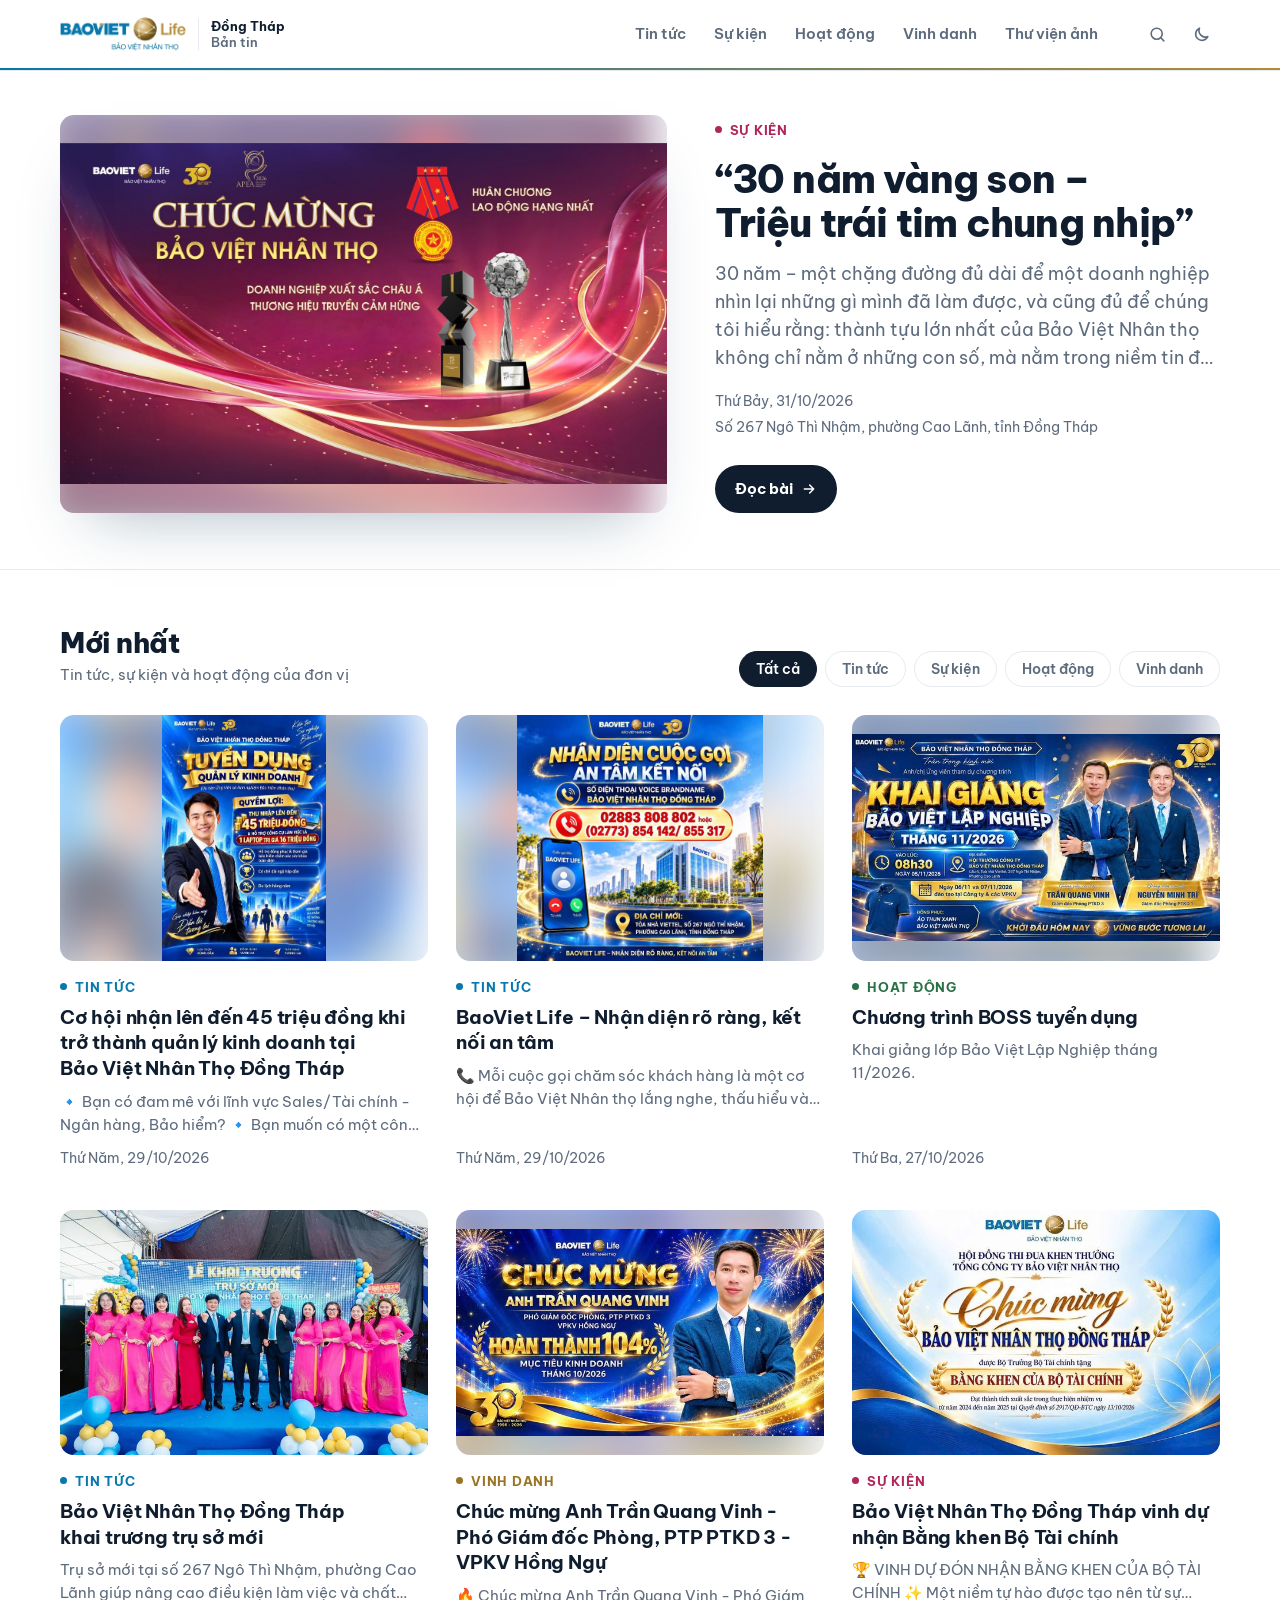
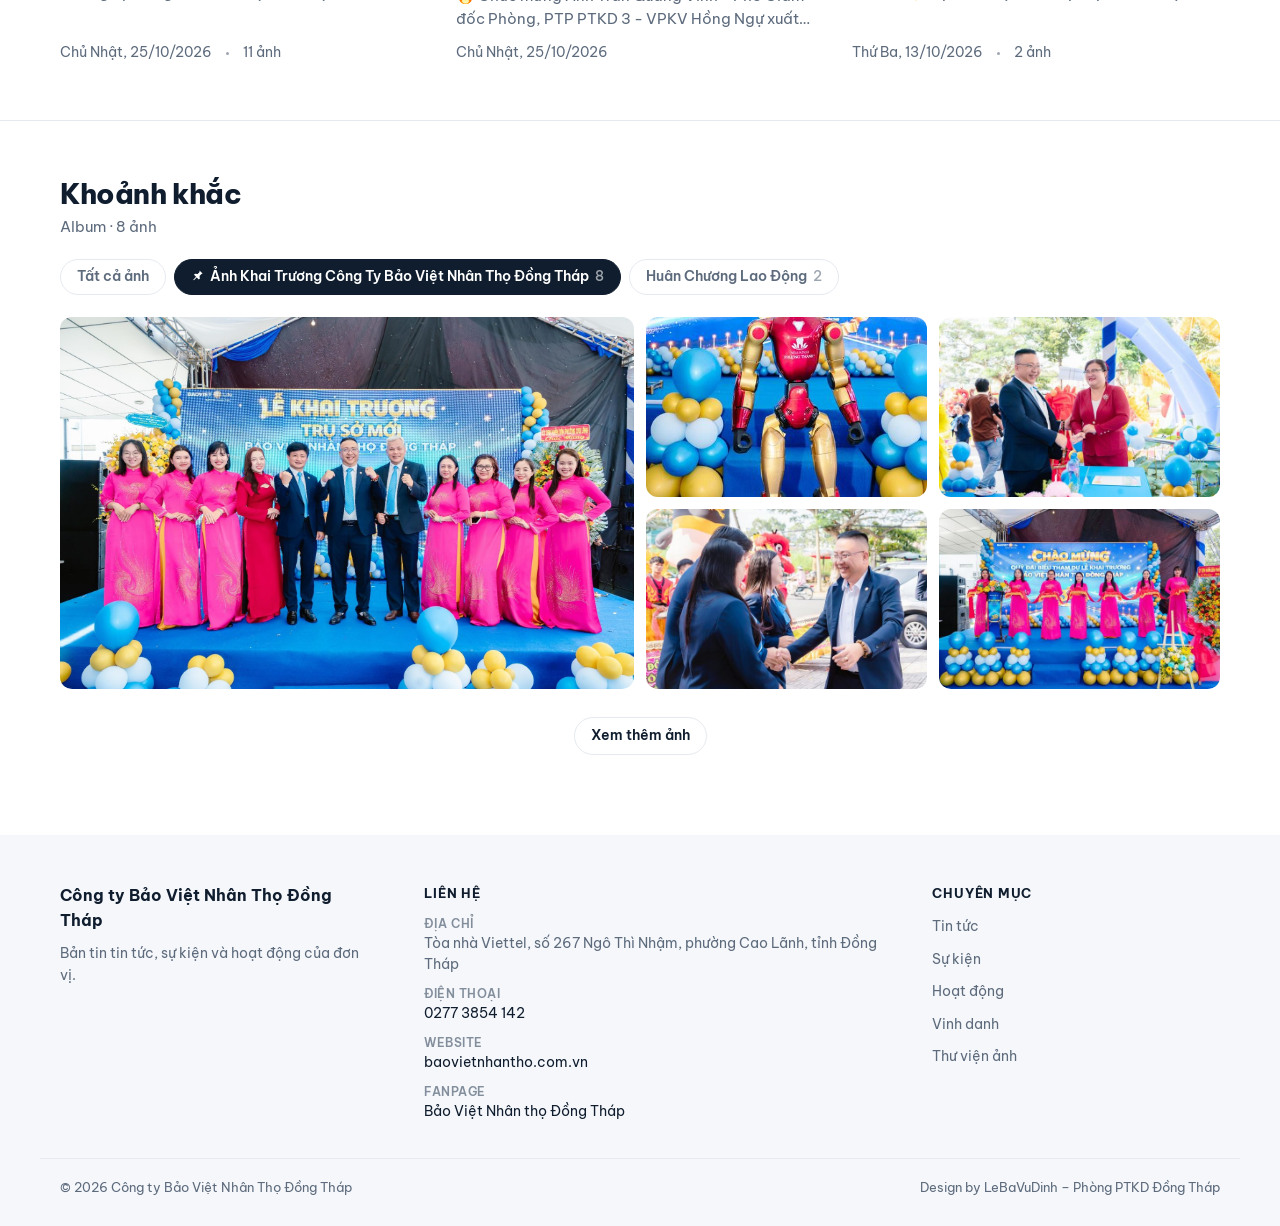
==== index.html @ 9944282f "Hoàn thiện: ảnh nhỏ cho trang chủ, chia sẻ Zalo/Facebook, vuốt ảnh, Xem thêm bài, nút lên đầu trang;" ====
<!doctype html>
<html lang="vi">
<head>
<meta charset="utf-8">
<meta name="viewport" content="width=device-width, initial-scale=1, viewport-fit=cover">
<title>Bản tin BVNT Đồng Tháp – Tin tức Bảo Việt Nhân Thọ Đồng Tháp</title>
<meta name="description" content="Bản tin của Công ty Bảo Việt Nhân Thọ Đồng Tháp: tin tức, sự kiện, vinh danh, hình ảnh và hoạt động nội bộ.">
<meta property="og:title" content="Bản tin Bảo Việt Nhân Thọ Đồng Tháp">
<meta property="og:description" content="Bản tin của Công ty Bảo Việt Nhân Thọ Đồng Tháp: tin tức, sự kiện, vinh danh, hình ảnh và hoạt động nội bộ.">
<meta property="og:type" content="website">
<meta name="google-site-verification" content="WKmpAbJIMWJzSK0WT7O94olKq_dFa_v0uP5L8D-erCc">
<!--seo-->
<link rel="canonical" href="https://bvntdongthap.github.io/">
<meta property="og:url" content="https://bvntdongthap.github.io/">
<meta property="og:image" content="https://bvntdongthap.github.io/anh/chia-se.jpg">
<meta property="og:site_name" content="Bản tin BVNT Đồng Tháp">
<meta property="og:locale" content="vi_VN">
<meta name="twitter:card" content="summary_large_image">
<script type="application/ld+json">{"@context":"https://schema.org","@graph":[{"@type":"WebSite","name":"Bản tin BVNT Đồng Tháp","url":"https://bvntdongthap.github.io/","inLanguage":"vi","description":"Bản tin của Công ty Bảo Việt Nhân Thọ Đồng Tháp: tin tức, sự kiện, vinh danh, hình ảnh và hoạt động nội bộ."},{"@type":"Organization","name":"Bảo Việt Nhân Thọ Đồng Tháp","url":"https://bvntdongthap.github.io/","logo":"https://bvntdongthap.github.io/anh/logo.png"}]}</script>
<!--/seo-->
<link rel="icon" type="image/png" href="anh/bieu-tuong.png">
<link rel="preconnect" href="https://fonts.googleapis.com">
<link rel="preconnect" href="https://fonts.gstatic.com" crossorigin>
<link rel="stylesheet" href="https://fonts.googleapis.com/css2?family=Be+Vietnam+Pro:wght@400;500;600;700;800&display=swap">
<link rel="stylesheet" href="giao-dien.css?v=eca9548c">
</head>
<body>
<header class="top">
  <div class="wrap">
    <a class="brand" href="index.html" aria-label="Bản tin Bảo Việt Nhân Thọ Đồng Tháp, trang chủ"><img src="anh/logo.png" alt="Bảo Việt Nhân Thọ" width="126" height="34"><span><b>Đồng Tháp</b>Bản tin</span></a>
    <nav class="nav" id="nav" aria-label="Chuyên mục"><a href="index.html?muc=news#moi-nhat">Tin tức</a><a href="index.html?muc=event#moi-nhat">Sự kiện</a><a href="index.html?muc=activity#moi-nhat">Hoạt động</a><a href="index.html?muc=honor#moi-nhat">Vinh danh</a><a href="index.html#khoanh-khac">Thư viện ảnh</a></nav>
    <div class="tools"><button class="ibtn" type="button" id="b-search" aria-label="Tìm kiếm" aria-expanded="false"><svg viewBox="0 0 24 24" fill="none" stroke="currentColor" stroke-width="2" stroke-linecap="round" aria-hidden="true"><circle cx="11" cy="11" r="7"/><path d="m20 20-3.5-3.5"/></svg></button><button class="ibtn" type="button" id="b-theme" aria-label="Đổi giao diện sáng/tối"><svg viewBox="0 0 24 24" fill="none" stroke="currentColor" stroke-width="2" stroke-linecap="round" stroke-linejoin="round" aria-hidden="true"><path d="M20 14.5A8 8 0 0 1 9.5 4a8 8 0 1 0 10.5 10.5Z"/></svg></button></div>
  </div>
  <div class="accent" aria-hidden="true"></div>
  <div class="search" id="search"><div class="wrap"><input id="q" type="search" placeholder="Tìm bài viết…" aria-label="Tìm bài viết" autocomplete="off"></div></div>
</header>

<main>
  <section class="hero" id="hero" aria-label="Tin chính"><div class="wrap"><a class="hero-pic" href="20261031-30-nam-vang-son-trieu-trai-tim-chung-nhip.html" tabindex="-1" aria-hidden="true"><span class="ph"><img class="blur" src="anh/20261031-30-nam-vang-son-trieu-trai-tim-chung-nhip/01.jpg" alt="" aria-hidden="true"><img class="fg" src="anh/20261031-30-nam-vang-son-trieu-trai-tim-chung-nhip/01.jpg" alt="“30 năm vàng son – Triệu trái tim chung nhịp”"></span></a><div class="hero-txt"><span class="kick k-event">Sắp diễn ra</span><h1>“30 năm vàng son – Triệu trái tim chung nhịp”</h1><p class="lead">30 năm – một chặng đường đủ dài để một doanh nghiệp nhìn lại những gì mình đã làm được, và cũng đủ để chúng tôi hiểu rằng: thành tựu lớn nhất của Bảo Việt Nhân thọ không chỉ nằm ở những con số, mà nằm trong niềm tin đã được trao gửi và gìn giữ qua thời gian.…</p><p class="meta stack"><span>Thứ Bảy, 31/10/2026</span><span>Số 267 Ngô Thì Nhậm, phường Cao Lãnh, tỉnh Đồng Tháp</span></p><p class="cd" id="cd" aria-label="Thời gian còn lại đến sự kiện"><span><b>01</b>ngày</span><span><b>21</b>giờ</span><span><b>57</b>phút</span><span><b>15</b>giây</span></p><a class="go" href="20261031-30-nam-vang-son-trieu-trai-tim-chung-nhip.html">Đọc bài <svg viewBox="0 0 24 24" width="16" height="16" fill="none" stroke="currentColor" stroke-width="2.2" stroke-linecap="round" stroke-linejoin="round" aria-hidden="true"><path d="M5 12h14M13 6l6 6-6 6"/></svg></a></div></div></section>

  <section class="sec" id="moi-nhat" aria-labelledby="h-moi">
    <div class="wrap">
      <div class="sec-h">
        <div><h2 id="h-moi">Mới nhất</h2><p id="moi-sub">Tin tức, sự kiện và hoạt động của đơn vị</p></div>
        <div class="chips" id="chips" role="group" aria-label="Lọc theo chuyên mục"></div>
      </div>
      <div class="grid" id="grid"><a class="card" href="20261029-co-hoi-nhan-len-den-45-trieu-dong-khi-tro-thanh-qu.html" data-open="20261029-co-hoi-nhan-len-den-45-trieu-dong-khi-tro-thanh-qu"><span class="ph"><img class="blur" src="anh/20261029-co-hoi-nhan-len-den-45-trieu-dong-khi-tro-thanh-qu/01-nho.jpg" alt="" aria-hidden="true" loading="lazy"><img class="fg" src="anh/20261029-co-hoi-nhan-len-den-45-trieu-dong-khi-tro-thanh-qu/01-nho.jpg" alt="Cơ hội nhận lên đến 45 triệu đồng khi trở thành quản lý kinh doanh tại Bảo Việt Nhân Thọ Đồng Tháp" loading="lazy"></span><span class="kick k-news">Tin tức</span><h3>Cơ hội nhận lên đến 45 triệu đồng khi trở thành quản lý kinh doanh tại Bảo Việt Nhân Thọ Đồng Tháp</h3><span class="sn">🔹 Bạn có đam mê với lĩnh vực Sales/Tài chính - Ngân hàng, Bảo hiểm? 🔹 Bạn muốn có một công việc với chế độ ổn định? 🔹 Bạn muốn nâng cao thu nhập nhưng chưa có kinh nghiệm thực chiến? Vị trí Quản…</span><span class="meta"><span>Thứ Năm, 29/10/2026</span></span></a><a class="card" href="20261029-baoviet-life-nhan-dien-ro-rang-ket-noi-an-tam.html" data-open="20261029-baoviet-life-nhan-dien-ro-rang-ket-noi-an-tam"><span class="ph"><img class="blur" src="anh/20261029-baoviet-life-nhan-dien-ro-rang-ket-noi-an-tam/01-nho.jpg" alt="" aria-hidden="true" loading="lazy"><img class="fg" src="anh/20261029-baoviet-life-nhan-dien-ro-rang-ket-noi-an-tam/01-nho.jpg" alt="Số Hotline Công Ty Bảo Việt Đồng Tháp" loading="lazy"></span><span class="kick k-news">Tin tức</span><h3>BaoViet Life – Nhận diện rõ ràng, kết nối an tâm</h3><span class="sn">📞 Mỗi cuộc gọi chăm sóc khách hàng là một cơ hội để Bảo Việt Nhân thọ lắng nghe, thấu hiểu và đồng hành cùng Quý khách. Nhằm mang đến trải nghiệm dịch vụ thuận tiện, an toàn và đáng tin cậy hơn, Bảo…</span><span class="meta"><span>Thứ Năm, 29/10/2026</span></span></a><a class="card" href="20261027-chuong-trinh-boss-tuyen-dung.html" data-open="20261027-chuong-trinh-boss-tuyen-dung"><span class="ph"><img class="blur" src="anh/20261027-chuong-trinh-boss-tuyen-dung/01-nho.jpg" alt="" aria-hidden="true" loading="lazy"><img class="fg" src="anh/20261027-chuong-trinh-boss-tuyen-dung/01-nho.jpg" alt="Anh Trần Quang Vinh (Trái) - Giám Đốc PKD3, Anh Nguyễn Minh Trí (Phải) - Giám Đốc PKD1" loading="lazy"></span><span class="kick k-activity">Hoạt động</span><h3>Chương trình BOSS tuyển dụng</h3><span class="sn">Khai giảng lớp Bảo Việt Lập Nghiệp tháng 11/2026.</span><span class="meta"><span>Thứ Ba, 27/10/2026</span></span></a><a class="card" href="20261025-chuc-mung-anh-tran-quang-vinh-pho-giam-doc-phong-p.html" data-open="20261025-chuc-mung-anh-tran-quang-vinh-pho-giam-doc-phong-p"><span class="ph"><img class="blur" src="anh/20261025-chuc-mung-anh-tran-quang-vinh-pho-giam-doc-phong-p/01-nho.jpg" alt="" aria-hidden="true" loading="lazy"><img class="fg" src="anh/20261025-chuc-mung-anh-tran-quang-vinh-pho-giam-doc-phong-p/01-nho.jpg" alt="Anh Trần Quang Vinh - Giám đốc PKD3" loading="lazy"></span><span class="kick k-honor">Vinh danh</span><h3>Chúc mừng Anh Trần Quang Vinh - Phó Giám đốc Phòng, PTP PTKD 3 - VPKV Hồng Ngự</h3><span class="sn">🔥 Chúc mừng Anh Trần Quang Vinh - Phó Giám đốc Phòng, PTP PTKD 3 - VPKV Hồng Ngự xuất sắc hoàn thành mục tiêu kinh doanh tháng 10/2026. Chúc Anh Trần Quang Vinh tiếp tục tăng tốc mạnh mẽ trong thời…</span><span class="meta"><span>Chủ Nhật, 25/10/2026</span></span></a><a class="card" href="20261025-bao-viet-nhan-tho-dong-thap-khai-truong-tru-so-moi.html" data-open="20261025-bao-viet-nhan-tho-dong-thap-khai-truong-tru-so-moi"><span class="ph"><img class="blur" src="anh/20261025-bao-viet-nhan-tho-dong-thap-khai-truong-tru-so-moi/01-nho.jpg" alt="" aria-hidden="true" loading="lazy"><img class="fg" src="anh/20261025-bao-viet-nhan-tho-dong-thap-khai-truong-tru-so-moi/01-nho.jpg" alt="Bảo Việt Nhân Thọ Đồng Tháp khai trương trụ sở mới" loading="lazy"></span><span class="kick k-news">Tin tức</span><h3>Bảo Việt Nhân Thọ Đồng Tháp khai trương trụ sở mới</h3><span class="sn">Trụ sở mới tại số 267 Ngô Thì Nhậm, phường Cao Lãnh giúp nâng cao điều kiện làm việc và chất lượng phục vụ khách hàng. Dịp này, 20 xe đạp được trao cho học sinh Trường Tiểu học Tịnh Thới.</span><span class="meta"><span>Chủ Nhật, 25/10/2026</span><span>11 ảnh</span></span></a><a class="card" href="20261013-bao-viet-nhan-tho-dong-thap-vinh-du-nhan-bang-khen.html" data-open="20261013-bao-viet-nhan-tho-dong-thap-vinh-du-nhan-bang-khen"><span class="ph"><img class="blur" src="anh/20261013-bao-viet-nhan-tho-dong-thap-vinh-du-nhan-bang-khen/01-nho.jpg" alt="" aria-hidden="true" loading="lazy"><img class="fg" src="anh/20261013-bao-viet-nhan-tho-dong-thap-vinh-du-nhan-bang-khen/01-nho.jpg" alt="Bằng khen của  Bộ Tài Chính cho Bảo Việt Đồng Tháp hoàn thành xuất sắc nhiệm vụ 2024-2025" loading="lazy"></span><span class="kick k-event">Sự kiện</span><h3>Bảo Việt Nhân Thọ Đồng Tháp vinh dự nhận Bằng khen Bộ Tài chính</h3><span class="sn">🏆 VINH DỰ ĐÓN NHẬN BẰNG KHEN CỦA BỘ TÀI CHÍNH ✨ Một niềm tự hào được tạo nên từ sự đồng lòng, nỗ lực và cống hiến của cả một tập thể! 🎯Bảo Việt Nhân thọ Đồng Tháp vinh dự được Bộ trưởng Bộ Tài…</span><span class="meta"><span>Thứ Ba, 13/10/2026</span><span>2 ảnh</span></span></a></div>
      <div class="more-wrap" id="grid-more" hidden><button class="pill" type="button" id="b-grid-more">Xem thêm bài</button></div>
    </div>
  </section>

  <section class="sec" id="khoanh-khac" aria-labelledby="h-kk">
    <div class="wrap">
      <div class="sec-h"><div><h2 id="h-kk">Khoảnh khắc</h2><p id="kk-n"></p></div></div>
      <div class="chips alb-chips" id="alb-chips" role="group" aria-label="Chọn album"><button class="chip" type="button" data-album="" aria-pressed="false">Tất cả ảnh</button><button class="chip" type="button" data-album="anh-khai-truong-cong-ty-bao-viet-nhan-th-euqr" aria-pressed="true" title="Album được ghim"><svg viewBox="0 0 24 24" fill="currentColor" aria-hidden="true"><path d="M15.6 2.6l5.8 5.8-2.1.7-3.6 3.6.7 4.9-1.9 1.9-3.9-3.9-5.3 5.3-1.2-1.2 5.3-5.3-3.9-3.9 1.9-1.9 4.9.7 3.6-3.6z"/></svg>Ảnh Khai Trương Công Ty Bảo Việt Nhân Thọ Đồng Tháp<span class="n">8</span></button><button class="chip" type="button" data-album="huan-chuong-lao-dong-276z" aria-pressed="false">Huân Chương Lao Động<span class="n">2</span></button></div>
      <div class="gal" id="gal"><button type="button" data-ph="0" aria-label="Xem ảnh 1"><img src="anh/20261025-bao-viet-nhan-tho-dong-thap-khai-truong-tru-so-moi/01.jpg" alt="Bảo Việt Nhân Thọ Đồng Tháp khai trương trụ sở mới" loading="lazy"></button><button type="button" data-ph="1" aria-label="Xem ảnh 2"><img src="anh/20261025-bao-viet-nhan-tho-dong-thap-khai-truong-tru-so-moi/02-nho.jpg" alt="Bảo Việt Nhân Thọ Đồng Tháp khai trương trụ sở mới" loading="lazy"></button><button type="button" data-ph="2" aria-label="Xem ảnh 3"><img src="anh/20261025-bao-viet-nhan-tho-dong-thap-khai-truong-tru-so-moi/03-nho.jpg" alt="Bảo Việt Nhân Thọ Đồng Tháp khai trương trụ sở mới" loading="lazy"></button><button type="button" data-ph="3" aria-label="Xem ảnh 4"><img src="anh/20261025-bao-viet-nhan-tho-dong-thap-khai-truong-tru-so-moi/04-nho.jpg" alt="Bảo Việt Nhân Thọ Đồng Tháp khai trương trụ sở mới" loading="lazy"></button><button type="button" data-ph="4" aria-label="Xem ảnh 5"><img src="anh/20261025-bao-viet-nhan-tho-dong-thap-khai-truong-tru-so-moi/05-nho.jpg" alt="Bảo Việt Nhân Thọ Đồng Tháp khai trương trụ sở mới" loading="lazy"></button></div>
      <div class="more-wrap" id="gal-more" hidden><button class="pill" type="button" id="b-gal-more">Xem thêm ảnh</button></div>
    </div>
  </section>
</main>

<footer class="foot">
  <div class="wrap foot-grid">
    <div class="foot-brand"><strong>Công ty Bảo Việt Nhân Thọ Đồng Tháp</strong><p>Bản tin tin tức, sự kiện và hoạt động của đơn vị.</p></div>
    <div><h2>Liên hệ</h2><ul class="foot-list"><li><span>Địa chỉ</span>Tòa nhà Viettel, số 267 Ngô Thì Nhậm, phường Cao Lãnh, tỉnh Đồng Tháp</li><li><span>Điện thoại</span><a href="tel:02773854142">0277 3854 142</a></li><li><span>Website</span><a href="https://baovietnhantho.com.vn" target="_blank" rel="noopener">baovietnhantho.com.vn</a></li><li><span>Fanpage</span><a href="https://www.facebook.com/profile.php?id=61576622672653" target="_blank" rel="noopener">Bảo Việt Nhân thọ Đồng Tháp</a></li></ul></div>
    <div><h2>Chuyên mục</h2><nav class="foot-nav" aria-label="Liên kết cuối trang"><a href="index.html?muc=news#moi-nhat">Tin tức</a><a href="index.html?muc=event#moi-nhat">Sự kiện</a><a href="index.html?muc=activity#moi-nhat">Hoạt động</a><a href="index.html?muc=honor#moi-nhat">Vinh danh</a><a href="index.html#khoanh-khac">Thư viện ảnh</a></nav></div>
  </div>
  <div class="wrap foot-bar"><span>© 2026 Công ty Bảo Việt Nhân Thọ Đồng Tháp</span><span>Design by LeBaVuDinh – Phòng PTKD Đồng Tháp</span></div>
</footer>

<dialog id="lightbox" aria-label="Xem ảnh">
  <div class="lb">
    <button class="x" type="button" data-close aria-label="Đóng">×</button>
    <img id="lb-img" alt="">
    <div class="cap" id="lb-cap"></div>
    <button class="lb-nav lb-prev" type="button" id="lb-prev" aria-label="Ảnh trước">‹</button>
    <button class="lb-nav lb-next" type="button" id="lb-next" aria-label="Ảnh sau">›</button>
  </div>
</dialog>

<script src="du-lieu/album.js?v=441f1968"></script>
<script src="du-lieu/bai-viet.js?v=58f1670a"></script>
<script src="chung.js?v=11e778ec"></script>
<script>
(function () {
  var posts = loadPosts().sort(byDateDesc), byId = {};
  posts.forEach(function (p) { byId[p.id] = p; });
  var qs = new URLSearchParams(location.search), muc = KIND[qs.get('muc')] ? qs.get('muc') : '', query = (qs.get('q') || '').trim().toLowerCase();
  var pick = pickTop(posts), top = pick.top, shown = 9;
  themeInit();

  function renderHero() {
    $('#hero').hidden = !top;
    $('#hero').innerHTML = heroHTML(top, pick.up);
    fitAll();
  }
  if (pick.up) setInterval(function () { var el = $('#cd'); if (el) el.innerHTML = cdHTML(top); }, 1000);

  // Mới nhất: mọi bài trừ tin chính; lọc theo chuyên mục hoặc từ khoá.
  function renderChips() {
    $('#chips').innerHTML = [['', 'Tất cả']].concat(NAV).map(function (n) {
      return '<button class="chip" type="button" data-muc="' + n[0] + '" aria-pressed="' + (!query && muc === n[0]) + '">' + n[1] + '</button>';
    }).join('');
    document.querySelectorAll('#nav a').forEach(function (a) { var m = /muc=(\w+)/.exec(a.getAttribute('href')); if (m && m[1] === muc) a.setAttribute('aria-current', 'page'); else a.removeAttribute('aria-current'); });
  }
  function renderGrid() {
    var list = posts.filter(function (p) {
      if (query) return (p.title + ' ' + p.excerpt + ' ' + p.place + ' ' + stripMarks(p.body)).toLowerCase().indexOf(query) >= 0;
      return muc ? p.kind === muc : p !== top;
    });
    $('#h-moi').textContent = query ? 'Kết quả tìm kiếm' : muc ? KIND[muc] : 'Mới nhất';
    $('#moi-sub').textContent = query ? list.length + ' bài có “' + query + '”' : 'Tin tức, sự kiện và hoạt động của đơn vị';
    $('#grid').classList.toggle('g2', list.length === 2 || list.length === 4);
    $('#grid').innerHTML = list.length ? list.slice(0, shown).map(card).join('') : '<p class="empty">Chưa có bài phù hợp.</p>';
    $('#grid-more').hidden = list.length <= shown;
  }
  $('#chips').addEventListener('click', function (e) {
    var b = e.target.closest('[data-muc]'); if (!b) return;
    muc = b.dataset.muc; query = ''; $('#q').value = ''; shown = 9;
    renderChips(); renderGrid();
    history.replaceState(null, '', muc ? '?muc=' + muc + '#moi-nhat' : location.pathname + '#moi-nhat');
  });
  var box = $('#search'), q = $('#q');
  $('#b-search').addEventListener('click', function () { var on = box.classList.toggle('on'); this.setAttribute('aria-expanded', on); if (on) q.focus(); });
  var qt = 0;
  q.value = query;
  q.addEventListener('input', function () {
    clearTimeout(qt); qt = setTimeout(function () { query = q.value.trim().toLowerCase(); shown = 9; renderChips(); renderGrid(); if (query) $('#moi-nhat').scrollIntoView({ behavior: 'smooth', block: 'start' }); }, 200);
  });
  if (query) box.classList.add('on');

  // Khoảnh khắc: ảnh của mọi bài hoặc của một album; album ghim hiện trước tiên.
  var albums = loadAlbums(), album = defaultAlbum(albums), all = allPhotos(posts), photos = all, limit = 9;
  function renderGal() {
    var al = albums.filter(function (a) { return a.id === album; })[0];
    if (!al) album = '';
    photos = al ? albumPhotos(al, posts) : all;
    $('#khoanh-khac').hidden = !all.length && !albums.length;
    $('#alb-chips').hidden = !albums.length;
    $('#alb-chips').innerHTML = albumChipsHTML(albums, album);
    $('#kk-n').textContent = al ? 'Album · ' + photos.length + ' ảnh' : all.length + ' ảnh từ ' + posts.filter(function (p) { return p.photos.length; }).length + ' bài';
    $('#gal').innerHTML = galHTML(photos, limit);
    $('#gal').classList.toggle('few', photos.length < 5);
    $('#gal-more').hidden = galCount(photos.length, limit) >= photos.length;
  }
  $('#b-gal-more').addEventListener('click', function () { limit += 12; renderGal(); });
  $('#b-grid-more').addEventListener('click', function () { shown += 9; renderGrid(); });
  document.addEventListener('click', function (e) {
    var b = e.target.closest('[data-ph]'); if (b) return openLB(photos, +b.dataset.ph);
    var a = e.target.closest('[data-album]'); if (a) { album = a.dataset.album; limit = 9; renderGal(); }
  });

  renderHero(); renderChips(); renderGrid(); renderGal();
  initLightbox(); toTopInit();
  Peek.init(function (id) { return byId[id]; });
})();
</script>
</body>
</html>
---- giao-dien.css ----
/* Giao diện Bản tin BVNT Đồng Tháp — kiểu tạp chí tối giản: một màu chủ đạo, nhiều khoảng trắng, chữ thường, không khung thừa.
   Bố cục: đầu trang mảnh → tin chính → lưới Mới nhất có nút lọc → Khoảnh khắc (ảnh) → cuối trang. Trang bài: tiêu đề rộng, cột chữ 680px. */
:root {
  --brand: #0678ad; --brand-ink: #055e88; --navy: #083553; --gold: #b48b34; --gold-soft: #f6eedd;
  --bg: #ffffff; --soft: #f5f7fa; --ink: #0f1d2e; --muted: #5d6b7d; --line: #e6eaf0;
  --k-news: #0678ad; --k-event: #b1265a; --k-activity: #2b7148; --k-honor: #9a7424;
  --header: rgba(255,255,255,.86); --plate: transparent;
  --font: "Be Vietnam Pro", "Segoe UI", system-ui, sans-serif;
  --gut: max(20px, env(safe-area-inset-left, 0px)); --col: 800px;
  color-scheme: light;
}
@media (prefers-color-scheme: dark) { :root:not([data-theme="light"]) {
  --brand: #5cb3e8; --brand-ink: #7cc3ee; --navy: #e9eef5; --gold: #d8ae55; --gold-soft: #2c2412;
  --bg: #0b1420; --soft: #111d2c; --ink: #e9eef5; --muted: #9aa8ba; --line: #1f2d40;
  --k-news: #5cb3e8; --k-event: #f07aa3; --k-activity: #6fcf97; --k-honor: #e0bb63;
  --header: rgba(11,20,32,.82); --plate: #ffffff; color-scheme: dark; } }
:root[data-theme="dark"] {
  --brand: #5cb3e8; --brand-ink: #7cc3ee; --navy: #e9eef5; --gold: #d8ae55; --gold-soft: #2c2412;
  --bg: #0b1420; --soft: #111d2c; --ink: #e9eef5; --muted: #9aa8ba; --line: #1f2d40;
  --k-news: #5cb3e8; --k-event: #f07aa3; --k-activity: #6fcf97; --k-honor: #e0bb63;
  --header: rgba(11,20,32,.82); --plate: #ffffff; color-scheme: dark; }

* { box-sizing: border-box; }
html { -webkit-text-size-adjust: 100%; }
body { margin: 0; background: var(--bg); color: var(--ink); font-family: var(--font); font-size: 16px; line-height: 1.6; -webkit-font-smoothing: antialiased; }
h1, h2, h3, p, figure { margin: 0; }
a { color: inherit; text-decoration: none; }
img { display: block; max-width: 100%; }
button { font: inherit; color: inherit; }
:focus-visible { outline: 2px solid var(--brand); outline-offset: 3px; border-radius: 4px; }
.wrap { max-width: 1200px; margin: 0 auto; padding: 0 var(--gut); }
.sr { position: absolute; width: 1px; height: 1px; overflow: hidden; clip: rect(0 0 0 0); white-space: nowrap; }

/* ---------- Đầu trang ---------- */
.top { position: sticky; top: 0; z-index: 30; background: var(--header); backdrop-filter: saturate(1.6) blur(14px); -webkit-backdrop-filter: saturate(1.6) blur(14px); border-bottom: 1px solid var(--line); }
.top .wrap { display: flex; align-items: center; gap: 28px; height: 68px; }
.brand { display: flex; align-items: center; gap: 12px; flex: none; }
.brand img { height: 34px; width: auto; background: var(--plate); border-radius: 6px; padding: var(--plate-pad, 0); }
:root[data-theme="dark"] .brand img { padding: 4px 6px; }
@media (prefers-color-scheme: dark) { :root:not([data-theme="light"]) .brand img { padding: 4px 6px; } }
.brand span { padding-left: 12px; border-left: 1px solid var(--line); font-size: 13px; line-height: 1.25; font-weight: 600; color: var(--muted); }
.brand b { display: block; color: var(--ink); font-weight: 700; }
.nav { display: flex; gap: 4px; margin-left: auto; }
.nav a { padding: 8px 12px; border-radius: 999px; font-size: 14.5px; font-weight: 600; color: var(--muted); transition: color .15s, background .15s; }
.nav a:hover { color: var(--ink); background: var(--soft); }
.nav a[aria-current] { color: var(--ink); }
.tools { display: flex; gap: 6px; }
.ibtn { display: inline-grid; place-items: center; width: 38px; height: 38px; border: 0; border-radius: 999px; background: transparent; color: var(--muted); cursor: pointer; }
.ibtn:hover { background: var(--soft); color: var(--ink); }
.ibtn svg { width: 19px; height: 19px; }
.accent { height: 2px; background: linear-gradient(90deg, var(--brand), var(--gold)); }
.search { display: none; border-bottom: 1px solid var(--line); background: var(--bg); }
.search.on { display: block; }
.search input { width: 100%; height: 56px; border: 0; background: transparent; color: var(--ink); font: inherit; font-size: 18px; outline: none; }
@media (max-width: 860px) { .nav { display: none; } .tools { margin-left: auto; } .top .wrap { height: 60px; } .brand img { height: 30px; } }

/* ---------- Nhãn mục và thông tin phụ ---------- */
.kick { display: inline-flex; align-items: center; gap: 8px; font-size: 12.5px; font-weight: 700; letter-spacing: .06em; text-transform: uppercase; color: var(--k, var(--brand)); }
.kick::before { content: ""; width: 7px; height: 7px; border-radius: 50%; background: currentColor; }
.k-news { --k: var(--k-news); } .k-event { --k: var(--k-event); } .k-activity { --k: var(--k-activity); } .k-honor { --k: var(--k-honor); }
.meta { display: flex; flex-wrap: wrap; align-items: center; gap: 6px 14px; font-size: 14px; color: var(--muted); }
.meta.stack { display: grid; gap: 4px; }
.meta.stack > *::before { display: none; }
.meta > * + *::before { content: ""; display: inline-block; width: 3px; height: 3px; margin-right: 14px; vertical-align: middle; border-radius: 50%; background: currentColor; opacity: .6; }

/* Ảnh poster: hiện trọn (không cắt chữ trên poster), phần trống phủ bằng chính ảnh làm mờ. */
.ph { display: block; position: relative; overflow: hidden; border-radius: 14px; background: var(--soft); isolation: isolate; }
.ph .blur { position: absolute; inset: -20px; width: calc(100% + 40px); height: calc(100% + 40px); object-fit: cover; filter: blur(22px) saturate(1.2); opacity: .55; z-index: -1; }
.ph .fg { width: 100%; height: 100%; object-fit: contain; transition: transform .5s cubic-bezier(.2,.7,.2,1); }
.ph svg { width: 100%; height: 100%; display: block; }

/* ---------- Tin chính ---------- */
.hero { padding: 44px 0 56px; }
.hero .wrap { display: grid; grid-template-columns: minmax(0, 1.2fr) minmax(0, 1fr); gap: 48px; align-items: stretch; }
.hero-txt { align-self: center; }
.hero-pic { display: block; height: 100%; }
/* Ảnh tin chính cao bằng khối chữ bên cạnh: hai cột cân nhau. */
.hero .ph { height: 100%; min-height: 340px; box-shadow: 0 30px 60px -30px rgba(8,53,83,.35); }
.hero h1 { margin: 16px 0 14px; font-size: clamp(30px, 3.4vw, 46px); line-height: 1.14; font-weight: 800; letter-spacing: -.02em; }
.hero h1 .ln { display: block; }
.hero .lead { font-size: 17.5px; color: var(--muted); display: -webkit-box; -webkit-line-clamp: 4; -webkit-box-orient: vertical; overflow: hidden; }
.hero .meta { margin-top: 18px; }
.cd { display: flex; gap: 10px; margin-top: 24px; }
.cd span { display: block; min-width: 64px; font-size: 12px; color: var(--muted); padding: 10px 8px; border-radius: 12px; background: var(--soft); text-align: center; }
.cd b { display: block; color: var(--ink); font-size: 26px; line-height: 1.1; font-weight: 800; font-variant-numeric: tabular-nums; }
.go { display: inline-flex; align-items: center; gap: 8px; margin-top: 26px; padding: 12px 20px; border-radius: 999px; background: var(--ink); color: var(--bg); font-size: 15px; font-weight: 700; transition: transform .15s, background .15s; }
.go:hover { transform: translateX(2px); }
.go svg { width: 16px; height: 16px; }
a.hero-pic:hover .fg { transform: scale(1.02); }
@media (max-width: 900px) { .hero { padding: 24px 0 40px; } .hero .wrap { grid-template-columns: 1fr; gap: 24px; } .hero .ph { height: auto; min-height: 0; aspect-ratio: 4 / 3; } }

/* ---------- Khu bài ---------- */
.sec { padding: 56px 0; border-top: 1px solid var(--line); }
.sec-h { display: flex; flex-wrap: wrap; align-items: end; justify-content: space-between; gap: 16px; margin-bottom: 28px; }
.sec-h h2 { font-size: 28px; line-height: 1.2; font-weight: 800; letter-spacing: -.015em; }
.sec-h p { margin-top: 4px; color: var(--muted); font-size: 15px; }
.chips { display: flex; flex-wrap: wrap; gap: 8px; }
.chip { height: 36px; padding: 0 16px; border: 1px solid var(--line); border-radius: 999px; background: transparent; font-size: 14px; font-weight: 600; color: var(--muted); cursor: pointer; transition: all .15s; }
.chip:hover { color: var(--ink); border-color: var(--muted); }
.chip[aria-pressed="true"] { background: var(--ink); border-color: var(--ink); color: var(--bg); }
.grid { display: grid; grid-template-columns: repeat(3, minmax(0, 1fr)); gap: 40px 28px; }
.grid.g2 { grid-template-columns: repeat(2, minmax(0, 1fr)); gap: 44px 32px; }
.grid.g2 .card h3 { font-size: 22px; }
@media (max-width: 980px) { .grid { grid-template-columns: repeat(2, minmax(0, 1fr)); } }
@media (max-width: 600px) { .grid, .grid.g2 { grid-template-columns: 1fr; gap: 32px; } .sec { padding: 40px 0; } .sec-h h2 { font-size: 24px; } }
/* Thẻ bài: ảnh, nhãn, tiêu đề, hai dòng tóm tắt, ngày; ngày luôn nằm đáy thẻ nên các thẻ cùng hàng thẳng nhau. */
.card { display: flex; flex-direction: column; }
.card .ph { aspect-ratio: 3 / 2; }
.card:hover .fg { transform: scale(1.03); }
.card .kick { margin-top: 16px; }
.card h3 { margin-top: 8px; font-size: 19px; line-height: 1.35; font-weight: 700; letter-spacing: -.01em; text-wrap: pretty; display: -webkit-box; -webkit-line-clamp: 3; -webkit-box-orient: vertical; overflow: hidden; transition: color .15s; }
.card:hover h3 { color: var(--brand); }
/* Tiêu đề thẻ hiện đủ, không cắt: cắt dòng làm dấu chồng của chữ in hoa (Ả, Ỗ) ló lên thành chấm lạ. */
.card h3 { flex: none; display: block; overflow: visible; -webkit-line-clamp: unset; }
.card .sn { flex: none; max-height: calc(2 * 1.55em); }
.grid.g2 .card .sn { max-height: calc(3 * 1.55em); }
.card .sn { margin-top: 8px; font-size: 15px; line-height: 1.55; color: var(--muted); display: -webkit-box; -webkit-line-clamp: 2; -webkit-box-orient: vertical; overflow: hidden; }
.grid.g2 .card .sn { -webkit-line-clamp: 3; }
.card .meta { margin-top: auto; padding-top: 12px; font-size: 13.5px; }
.empty { padding: 40px 0; color: var(--muted); }

/* ---------- Khoảnh khắc (thư viện ảnh) ---------- */
.gal { margin: 0; display: grid; grid-template-columns: repeat(4, 1fr); grid-auto-rows: 180px; gap: 12px; }
.gal button { position: relative; padding: 0; border: 0; border-radius: 12px; overflow: hidden; background: var(--soft); cursor: zoom-in; }
.gal button:first-child { grid-column: span 2; grid-row: span 2; }
.gal img { width: 100%; height: 100%; object-fit: cover; transition: transform .5s cubic-bezier(.2,.7,.2,1); }
.gal button:hover img { transform: scale(1.04); }
.more { display: inline-flex; align-items: center; gap: 6px; font-size: 15px; font-weight: 700; color: var(--brand); }
.more:hover { text-decoration: underline; text-underline-offset: 3px; }
@media (max-width: 700px) { .gal { grid-template-columns: repeat(2, 1fr); grid-auto-rows: 140px; } }

/* ---------- Cuối trang ---------- */
/* Cuối trang: giới thiệu, liên hệ, chuyên mục; dải dưới cùng ghi bản quyền và người thiết kế. */
.foot { margin-top: 24px; padding: 48px 0 0; background: var(--soft); font-size: 14px; color: var(--muted); }
.foot-grid { display: grid; grid-template-columns: 1.1fr 1.6fr 1fr; gap: 32px 48px; padding-bottom: 36px; }
.foot strong { display: block; color: var(--ink); font-size: 16px; }
.foot p { margin-top: 8px; line-height: 1.6; }
.foot .foot-note { font-size: 13px; }
.foot h2 { margin-bottom: 12px; color: var(--ink); font-size: 13px; font-weight: 700; letter-spacing: .06em; text-transform: uppercase; }
.foot-list { margin: 0; padding: 0; list-style: none; display: grid; gap: 10px; line-height: 1.5; }
.foot-list span { display: block; font-size: 12px; font-weight: 600; letter-spacing: .04em; text-transform: uppercase; opacity: .75; }
.foot a { color: var(--ink); }
.foot a:hover { color: var(--brand); }
.foot-nav { display: grid; gap: 10px; }
.foot-nav a { color: var(--muted); }
.foot-bar { display: flex; flex-wrap: wrap; justify-content: space-between; gap: 8px 24px; padding-top: 18px; padding-bottom: 28px; border-top: 1px solid var(--line); font-size: 13px; }
@media (max-width: 860px) { .foot-grid { grid-template-columns: 1fr 1fr; } .foot-brand { grid-column: 1 / -1; } }
@media (max-width: 560px) { .foot-grid { grid-template-columns: 1fr; } }

/* ---------- Trang bài ---------- */
/* Trang bài một cột: tiêu đề, ảnh bìa, nội dung, ảnh đều cùng bề ngang. */
.art { max-width: calc(var(--col) + 2 * var(--gut)); margin: 0 auto; padding: 40px var(--gut) 0; }
.crumb { display: flex; gap: 8px; align-items: center; font-size: 14px; color: var(--muted); }
.crumb a:hover { color: var(--ink); }
.crumb .kick + .kick { color: var(--gold); }
.art h1 { margin: 16px 0 0; font-size: clamp(30px, 4vw, 44px); line-height: 1.16; font-weight: 800; letter-spacing: -.02em; }
.art h1 .ln { display: block; }
.art h1.long { font-size: clamp(26px, 2.8vw, 34px); line-height: 1.22; }
.art .lead { margin-top: 18px; font-size: 20px; line-height: 1.55; color: var(--muted); }
.art .meta { margin-top: 20px; padding-bottom: 24px; border-bottom: 1px solid var(--line); }
.cover { max-width: calc(var(--col) + 2 * var(--gut)); margin: 32px auto 0; padding: 0 var(--gut); }
.cover button { display: block; width: 100%; padding: 0; border: 0; background: none; cursor: zoom-in; }
.cover .ph { aspect-ratio: 16 / 10; border-radius: 18px; }
.cover { display: block; }
.cover figcaption, .prose figcaption { margin-top: 10px; font-size: 14px; color: var(--muted); text-align: center; }
.prose { max-width: calc(var(--col) + 2 * var(--gut)); margin: 40px auto 0; padding: 0 var(--gut); font-size: 18px; line-height: 1.75; }
.prose p { margin: 0 0 1.15em; }
.prose p.al-center { text-align: center; } .prose p.al-right { text-align: right; } .prose p.al-justify { text-align: justify; }
.prose h2.sub { margin: 1.6em 0 .6em; font-size: 24px; line-height: 1.3; font-weight: 800; letter-spacing: -.01em; }
.prose ul, .prose ol { margin: 0 0 1.15em; padding-left: 1.3em; }
.prose li { margin: .3em 0; }
.prose blockquote { margin: 1.4em 0; padding: 4px 0 4px 20px; border-left: 3px solid var(--gold); font-size: 20px; color: var(--ink); }
.prose a { color: var(--brand); text-decoration: underline; text-underline-offset: 3px; }
.prose figure.inl { margin: 1.8em 0; }
.prose figure.inl button { display: block; width: 100%; padding: 0; border: 0; background: none; cursor: zoom-in; }
.prose figure.inl img { width: 100%; border-radius: 14px; }
.prose .inl-row { display: grid; grid-template-columns: repeat(var(--n), 1fr); gap: 10px; margin: 1.8em 0; }
.prose .inl-row figure.inl { margin: 0; }
.prose .inl-row img { aspect-ratio: 1; object-fit: cover; }
.photos { max-width: calc(var(--col) + 2 * var(--gut)); margin: 48px auto 0; padding: 0 var(--gut); }
.photos h2 { font-size: 22px; font-weight: 800; margin-bottom: 18px; }
.share { max-width: calc(var(--col) + 2 * var(--gut)); margin: 40px auto 0; flex-wrap: wrap; padding: 24px var(--gut) 0; display: flex; align-items: center; gap: 12px; border-top: 1px solid var(--line); font-size: 14px; color: var(--muted); }
.pill { display: inline-flex; align-items: center; gap: 8px; height: 38px; padding: 0 16px; border: 1px solid var(--line); border-radius: 999px; background: transparent; font-size: 14px; font-weight: 600; color: var(--ink); cursor: pointer; }
.pill:hover { border-color: var(--muted); }
.pill svg { width: 16px; height: 16px; }
.related { margin-top: 64px; }

/* ---------- Xem ảnh lớn ---------- */
dialog#lightbox { width: 100vw; height: 100vh; max-width: none; max-height: none; margin: 0; padding: 0; border: 0; background: rgba(5,10,18,.94); color: #fff; }
dialog#lightbox::backdrop { background: transparent; }
.lb { position: relative; height: 100%; display: grid; grid-template-rows: 1fr auto; place-items: center; padding: 56px 72px 20px; }
.lb img { max-width: 100%; max-height: calc(100vh - 160px); object-fit: contain; border-radius: 8px; }
.lb .cap { max-width: 760px; padding-top: 14px; text-align: center; font-size: 14px; }
.lb .cap a { color: #9fd3f5; }
.lb .x, .lb-nav { position: absolute; display: grid; place-items: center; width: 46px; height: 46px; border: 0; border-radius: 999px; background: rgba(255,255,255,.1); color: #fff; font-size: 26px; cursor: pointer; }
.lb .x { top: 14px; right: 14px; }
.lb-prev { left: 14px; top: 50%; } .lb-next { right: 14px; top: 50%; }
.lb .x:hover, .lb-nav:hover { background: rgba(255,255,255,.2); }
@media (max-width: 600px) { .lb { padding: 56px 8px 16px; } .lb-nav { top: auto; bottom: 14px; } }

/* ---------- Khung xem trước khi rê chuột (dùng lại từ bản hiện tại) ---------- */
.peek { position: fixed; z-index: 50; width: 320px; border-radius: 16px; overflow: hidden; background: var(--bg); border: 1px solid var(--line); box-shadow: 0 24px 48px -12px rgba(0,0,0,.28); opacity: 0; transform: translateY(4px); transition: opacity .15s, transform .15s; pointer-events: none; }
.peek.on { opacity: 1; transform: none; }
.peek .pk-img { display: block; aspect-ratio: 16 / 10; background: var(--soft); }
.peek .pk-img img { width: 100%; height: 100%; object-fit: contain; }
.peek .pk-b { display: block; padding: 14px 16px 16px; }
.peek .pk-k { display: block; font-size: 12px; font-weight: 700; color: var(--muted); }
.peek .pk-t { display: block; margin-top: 4px; font-size: 16px; line-height: 1.35; }
.peek .pk-x { display: block; margin-top: 8px; font-size: 14px; line-height: 1.5; color: var(--muted); }
.peek .pk-x.fade { display: -webkit-box; -webkit-line-clamp: var(--l); -webkit-box-orient: vertical; overflow: hidden; -webkit-mask-image: linear-gradient(#000 60%, transparent); mask-image: linear-gradient(#000 60%, transparent); }
.peek .pk-go { display: block; margin-top: 10px; font-size: 13px; font-weight: 700; color: var(--brand); }

@media (prefers-reduced-motion: reduce) { * { transition: none !important; } }
@media (max-width: 600px) { .chips { flex-wrap: nowrap; overflow-x: auto; width: calc(100% + 2 * var(--gut)); margin: 0 calc(-1 * var(--gut)); padding: 0 var(--gut); scrollbar-width: none; } .chips::-webkit-scrollbar { display: none; } .chip { flex: none; } }
.more-wrap { display: flex; justify-content: center; margin-top: 28px; }
@media (max-width: 600px) {
  .art .meta, .hero .meta { display: grid; gap: 4px; }
  .art .meta > *::before { display: none; }
  .brand span { font-size: 12px; padding-left: 10px; }
  .btn-new { width: 36px; padding: 0; font-size: 0; gap: 0; }
}
/* Album trong Khoảnh khắc */
.alb-chips { margin: -8px 0 22px; }
.chip .n { margin-left: 6px; font-weight: 500; opacity: .6; }
.chip svg { width: 13px; height: 13px; margin-right: 6px; vertical-align: -1px; color: var(--gold); }
.chip[aria-pressed="true"] svg { color: inherit; }
[hidden] { display: none !important; }
.gal.few { grid-auto-rows: 220px; }
.gal.few button:first-child { grid-column: auto; grid-row: auto; }
/* Chia sẻ, Xem thêm bài, Lên đầu trang */
.share-l { font-weight: 600; }
.share .pill svg { width: 18px; height: 18px; }
a.pill { text-decoration: none; }
.to-top { position: fixed; z-index: 35; right: max(16px, env(safe-area-inset-right, 0px)); bottom: max(16px, env(safe-area-inset-bottom, 0px)); width: 44px; height: 44px; display: grid; place-items: center; border: 1px solid var(--line); border-radius: 999px; background: var(--bg); color: var(--ink); box-shadow: 0 8px 24px rgba(0,0,0,.16); cursor: pointer; }
.to-top svg { width: 18px; height: 18px; }
.to-top:hover { border-color: var(--muted); }
.art .lead a { color: var(--brand); text-decoration: underline; text-underline-offset: 3px; }
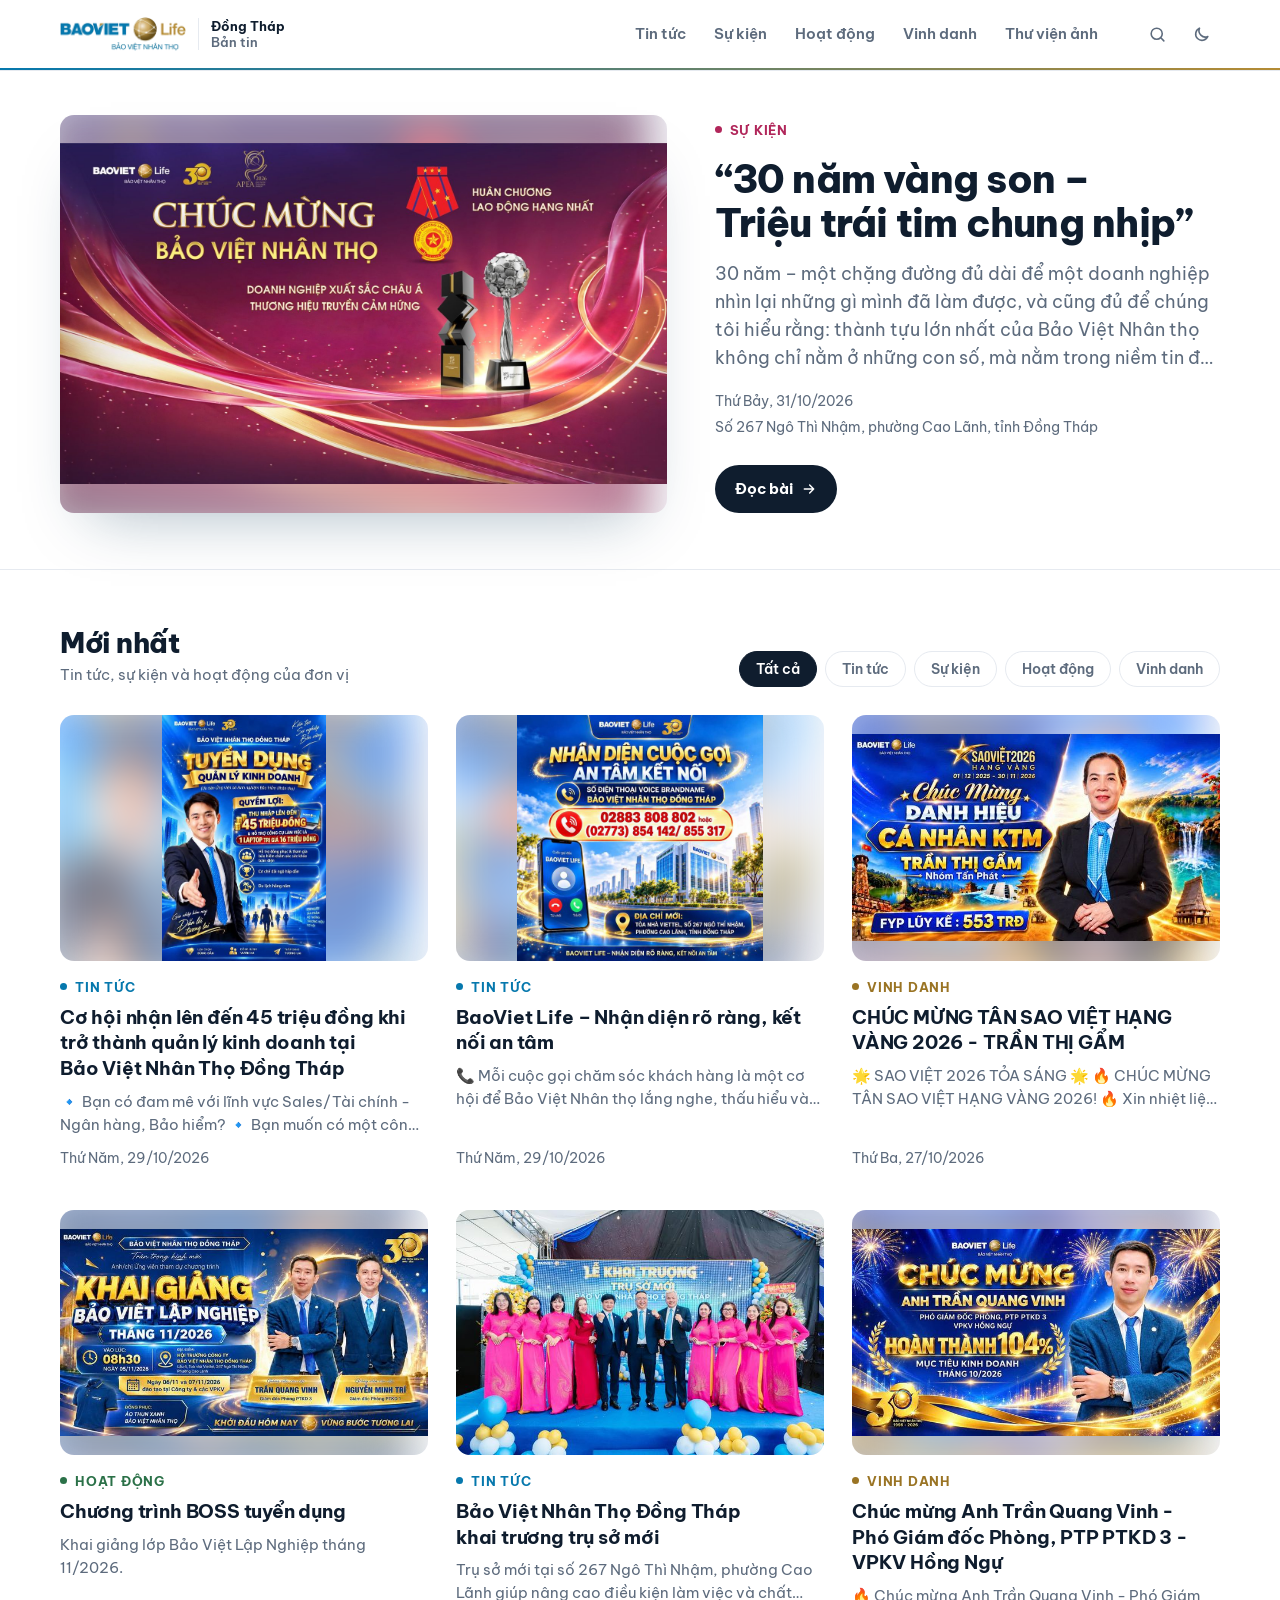
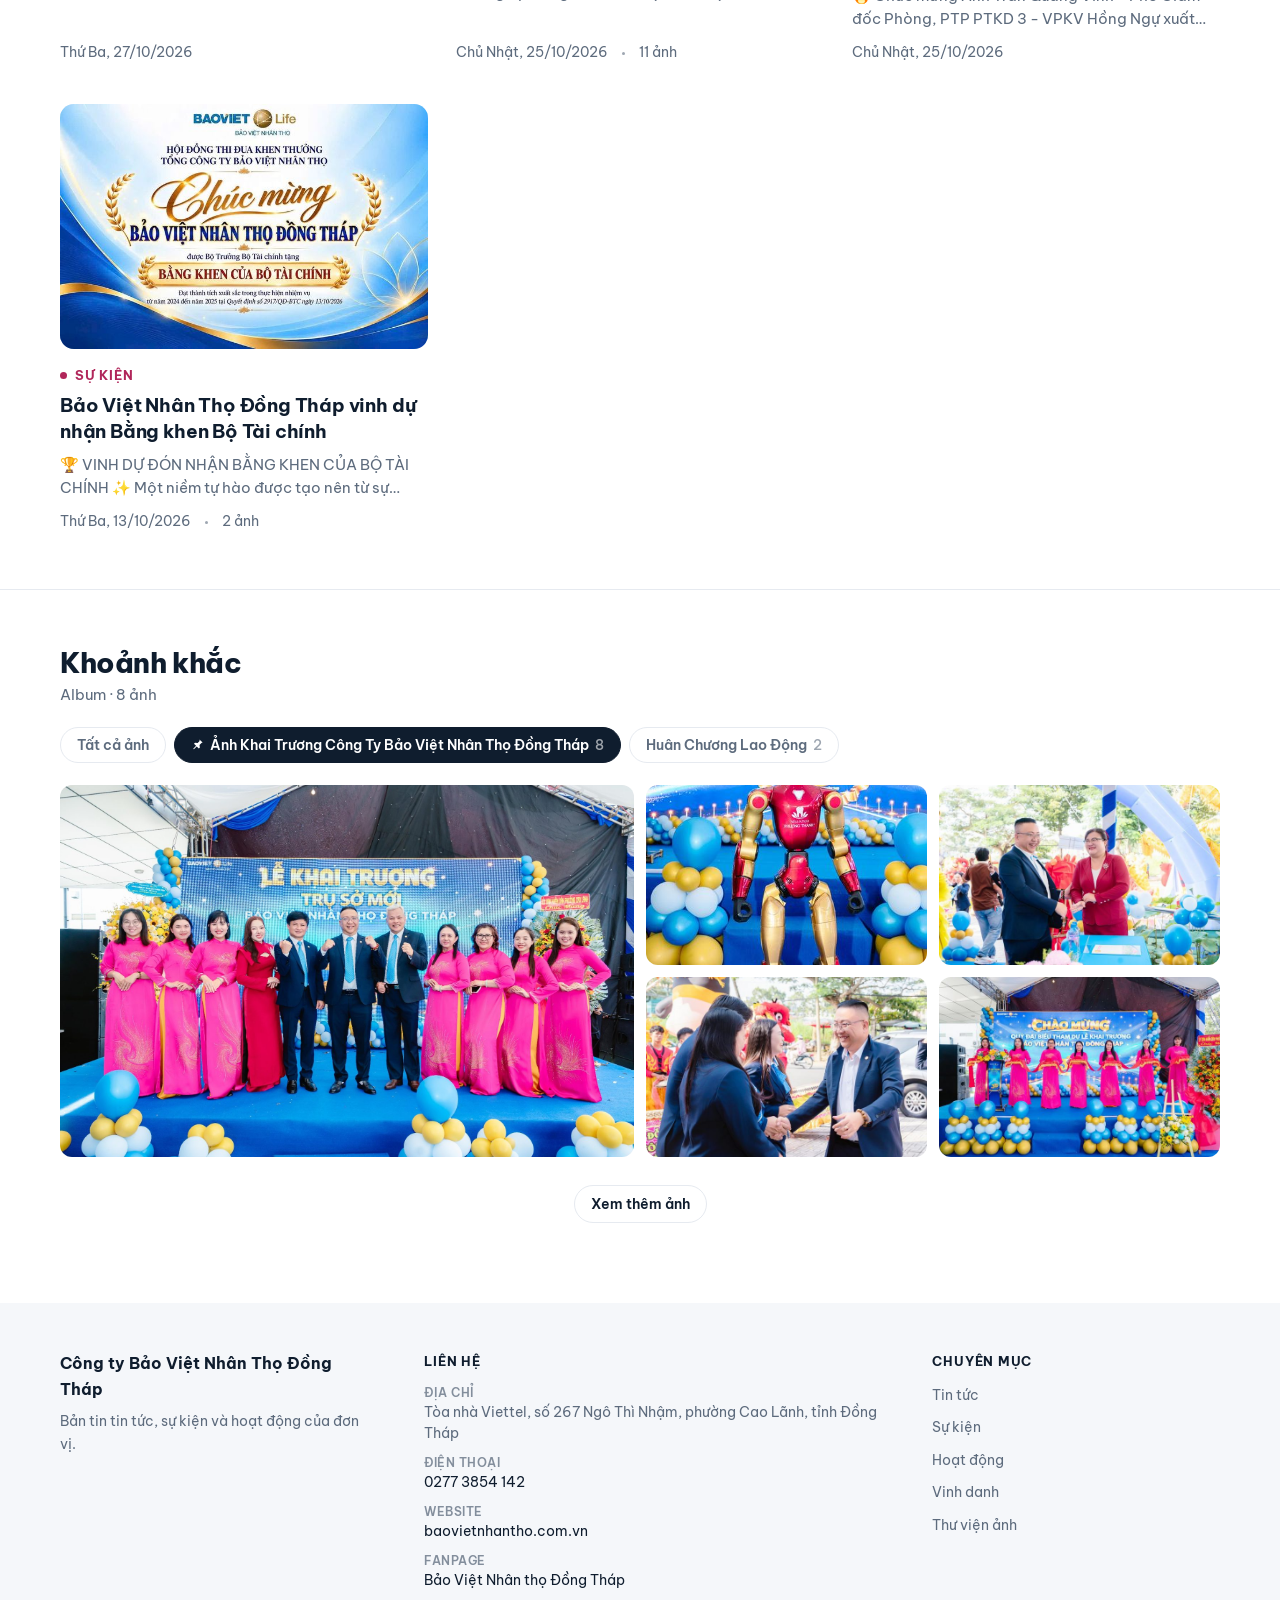
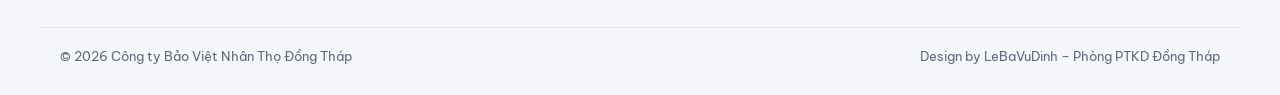
==== commit 2738b8e4: "Thêm bài vinh danh: Tân Sao Việt hạng Vàng 2026 – Trần Thị Gẩm Co-Authored-By: Claude Opus 5.5 <nore" ====
--- a/index.html
+++ b/index.html
@@ -36,7 +36,7 @@
 </header>
 
 <main>
-  <section class="hero" id="hero" aria-label="Tin chính"><div class="wrap"><a class="hero-pic" href="20261031-30-nam-vang-son-trieu-trai-tim-chung-nhip.html" tabindex="-1" aria-hidden="true"><span class="ph"><img class="blur" src="anh/20261031-30-nam-vang-son-trieu-trai-tim-chung-nhip/01.jpg" alt="" aria-hidden="true"><img class="fg" src="anh/20261031-30-nam-vang-son-trieu-trai-tim-chung-nhip/01.jpg" alt="“30 năm vàng son – Triệu trái tim chung nhịp”"></span></a><div class="hero-txt"><span class="kick k-event">Sắp diễn ra</span><h1>“30 năm vàng son – Triệu trái tim chung nhịp”</h1><p class="lead">30 năm – một chặng đường đủ dài để một doanh nghiệp nhìn lại những gì mình đã làm được, và cũng đủ để chúng tôi hiểu rằng: thành tựu lớn nhất của Bảo Việt Nhân thọ không chỉ nằm ở những con số, mà nằm trong niềm tin đã được trao gửi và gìn giữ qua thời gian.…</p><p class="meta stack"><span>Thứ Bảy, 31/10/2026</span><span>Số 267 Ngô Thì Nhậm, phường Cao Lãnh, tỉnh Đồng Tháp</span></p><p class="cd" id="cd" aria-label="Thời gian còn lại đến sự kiện"><span><b>01</b>ngày</span><span><b>21</b>giờ</span><span><b>57</b>phút</span><span><b>15</b>giây</span></p><a class="go" href="20261031-30-nam-vang-son-trieu-trai-tim-chung-nhip.html">Đọc bài <svg viewBox="0 0 24 24" width="16" height="16" fill="none" stroke="currentColor" stroke-width="2.2" stroke-linecap="round" stroke-linejoin="round" aria-hidden="true"><path d="M5 12h14M13 6l6 6-6 6"/></svg></a></div></div></section>
+  <section class="hero" id="hero" aria-label="Tin chính"><div class="wrap"><a class="hero-pic" href="20261031-30-nam-vang-son-trieu-trai-tim-chung-nhip.html" tabindex="-1" aria-hidden="true"><span class="ph"><img class="blur" src="anh/20261031-30-nam-vang-son-trieu-trai-tim-chung-nhip/01.jpg" alt="" aria-hidden="true"><img class="fg" src="anh/20261031-30-nam-vang-son-trieu-trai-tim-chung-nhip/01.jpg" alt="“30 năm vàng son – Triệu trái tim chung nhịp”"></span></a><div class="hero-txt"><span class="kick k-event">Sắp diễn ra</span><h1>“30 năm vàng son – Triệu trái tim chung nhịp”</h1><p class="lead">30 năm – một chặng đường đủ dài để một doanh nghiệp nhìn lại những gì mình đã làm được, và cũng đủ để chúng tôi hiểu rằng: thành tựu lớn nhất của Bảo Việt Nhân thọ không chỉ nằm ở những con số, mà nằm trong niềm tin đã được trao gửi và gìn giữ qua thời gian.…</p><p class="meta stack"><span>Thứ Bảy, 31/10/2026</span><span>Số 267 Ngô Thì Nhậm, phường Cao Lãnh, tỉnh Đồng Tháp</span></p><p class="cd" id="cd" aria-label="Thời gian còn lại đến sự kiện"><span><b>01</b>ngày</span><span><b>21</b>giờ</span><span><b>26</b>phút</span><span><b>25</b>giây</span></p><a class="go" href="20261031-30-nam-vang-son-trieu-trai-tim-chung-nhip.html">Đọc bài <svg viewBox="0 0 24 24" width="16" height="16" fill="none" stroke="currentColor" stroke-width="2.2" stroke-linecap="round" stroke-linejoin="round" aria-hidden="true"><path d="M5 12h14M13 6l6 6-6 6"/></svg></a></div></div></section>
 
   <section class="sec" id="moi-nhat" aria-labelledby="h-moi">
     <div class="wrap">
@@ -44,7 +44,7 @@
         <div><h2 id="h-moi">Mới nhất</h2><p id="moi-sub">Tin tức, sự kiện và hoạt động của đơn vị</p></div>
         <div class="chips" id="chips" role="group" aria-label="Lọc theo chuyên mục"></div>
       </div>
-      <div class="grid" id="grid"><a class="card" href="20261029-co-hoi-nhan-len-den-45-trieu-dong-khi-tro-thanh-qu.html" data-open="20261029-co-hoi-nhan-len-den-45-trieu-dong-khi-tro-thanh-qu"><span class="ph"><img class="blur" src="anh/20261029-co-hoi-nhan-len-den-45-trieu-dong-khi-tro-thanh-qu/01-nho.jpg" alt="" aria-hidden="true" loading="lazy"><img class="fg" src="anh/20261029-co-hoi-nhan-len-den-45-trieu-dong-khi-tro-thanh-qu/01-nho.jpg" alt="Cơ hội nhận lên đến 45 triệu đồng khi trở thành quản lý kinh doanh tại Bảo Việt Nhân Thọ Đồng Tháp" loading="lazy"></span><span class="kick k-news">Tin tức</span><h3>Cơ hội nhận lên đến 45 triệu đồng khi trở thành quản lý kinh doanh tại Bảo Việt Nhân Thọ Đồng Tháp</h3><span class="sn">🔹 Bạn có đam mê với lĩnh vực Sales/Tài chính - Ngân hàng, Bảo hiểm? 🔹 Bạn muốn có một công việc với chế độ ổn định? 🔹 Bạn muốn nâng cao thu nhập nhưng chưa có kinh nghiệm thực chiến? Vị trí Quản…</span><span class="meta"><span>Thứ Năm, 29/10/2026</span></span></a><a class="card" href="20261029-baoviet-life-nhan-dien-ro-rang-ket-noi-an-tam.html" data-open="20261029-baoviet-life-nhan-dien-ro-rang-ket-noi-an-tam"><span class="ph"><img class="blur" src="anh/20261029-baoviet-life-nhan-dien-ro-rang-ket-noi-an-tam/01-nho.jpg" alt="" aria-hidden="true" loading="lazy"><img class="fg" src="anh/20261029-baoviet-life-nhan-dien-ro-rang-ket-noi-an-tam/01-nho.jpg" alt="Số Hotline Công Ty Bảo Việt Đồng Tháp" loading="lazy"></span><span class="kick k-news">Tin tức</span><h3>BaoViet Life – Nhận diện rõ ràng, kết nối an tâm</h3><span class="sn">📞 Mỗi cuộc gọi chăm sóc khách hàng là một cơ hội để Bảo Việt Nhân thọ lắng nghe, thấu hiểu và đồng hành cùng Quý khách. Nhằm mang đến trải nghiệm dịch vụ thuận tiện, an toàn và đáng tin cậy hơn, Bảo…</span><span class="meta"><span>Thứ Năm, 29/10/2026</span></span></a><a class="card" href="20261027-chuong-trinh-boss-tuyen-dung.html" data-open="20261027-chuong-trinh-boss-tuyen-dung"><span class="ph"><img class="blur" src="anh/20261027-chuong-trinh-boss-tuyen-dung/01-nho.jpg" alt="" aria-hidden="true" loading="lazy"><img class="fg" src="anh/20261027-chuong-trinh-boss-tuyen-dung/01-nho.jpg" alt="Anh Trần Quang Vinh (Trái) - Giám Đốc PKD3, Anh Nguyễn Minh Trí (Phải) - Giám Đốc PKD1" loading="lazy"></span><span class="kick k-activity">Hoạt động</span><h3>Chương trình BOSS tuyển dụng</h3><span class="sn">Khai giảng lớp Bảo Việt Lập Nghiệp tháng 11/2026.</span><span class="meta"><span>Thứ Ba, 27/10/2026</span></span></a><a class="card" href="20261025-chuc-mung-anh-tran-quang-vinh-pho-giam-doc-phong-p.html" data-open="20261025-chuc-mung-anh-tran-quang-vinh-pho-giam-doc-phong-p"><span class="ph"><img class="blur" src="anh/20261025-chuc-mung-anh-tran-quang-vinh-pho-giam-doc-phong-p/01-nho.jpg" alt="" aria-hidden="true" loading="lazy"><img class="fg" src="anh/20261025-chuc-mung-anh-tran-quang-vinh-pho-giam-doc-phong-p/01-nho.jpg" alt="Anh Trần Quang Vinh - Giám đốc PKD3" loading="lazy"></span><span class="kick k-honor">Vinh danh</span><h3>Chúc mừng Anh Trần Quang Vinh - Phó Giám đốc Phòng, PTP PTKD 3 - VPKV Hồng Ngự</h3><span class="sn">🔥 Chúc mừng Anh Trần Quang Vinh - Phó Giám đốc Phòng, PTP PTKD 3 - VPKV Hồng Ngự xuất sắc hoàn thành mục tiêu kinh doanh tháng 10/2026. Chúc Anh Trần Quang Vinh tiếp tục tăng tốc mạnh mẽ trong thời…</span><span class="meta"><span>Chủ Nhật, 25/10/2026</span></span></a><a class="card" href="20261025-bao-viet-nhan-tho-dong-thap-khai-truong-tru-so-moi.html" data-open="20261025-bao-viet-nhan-tho-dong-thap-khai-truong-tru-so-moi"><span class="ph"><img class="blur" src="anh/20261025-bao-viet-nhan-tho-dong-thap-khai-truong-tru-so-moi/01-nho.jpg" alt="" aria-hidden="true" loading="lazy"><img class="fg" src="anh/20261025-bao-viet-nhan-tho-dong-thap-khai-truong-tru-so-moi/01-nho.jpg" alt="Bảo Việt Nhân Thọ Đồng Tháp khai trương trụ sở mới" loading="lazy"></span><span class="kick k-news">Tin tức</span><h3>Bảo Việt Nhân Thọ Đồng Tháp khai trương trụ sở mới</h3><span class="sn">Trụ sở mới tại số 267 Ngô Thì Nhậm, phường Cao Lãnh giúp nâng cao điều kiện làm việc và chất lượng phục vụ khách hàng. Dịp này, 20 xe đạp được trao cho học sinh Trường Tiểu học Tịnh Thới.</span><span class="meta"><span>Chủ Nhật, 25/10/2026</span><span>11 ảnh</span></span></a><a class="card" href="20261013-bao-viet-nhan-tho-dong-thap-vinh-du-nhan-bang-khen.html" data-open="20261013-bao-viet-nhan-tho-dong-thap-vinh-du-nhan-bang-khen"><span class="ph"><img class="blur" src="anh/20261013-bao-viet-nhan-tho-dong-thap-vinh-du-nhan-bang-khen/01-nho.jpg" alt="" aria-hidden="true" loading="lazy"><img class="fg" src="anh/20261013-bao-viet-nhan-tho-dong-thap-vinh-du-nhan-bang-khen/01-nho.jpg" alt="Bằng khen của  Bộ Tài Chính cho Bảo Việt Đồng Tháp hoàn thành xuất sắc nhiệm vụ 2024-2025" loading="lazy"></span><span class="kick k-event">Sự kiện</span><h3>Bảo Việt Nhân Thọ Đồng Tháp vinh dự nhận Bằng khen Bộ Tài chính</h3><span class="sn">🏆 VINH DỰ ĐÓN NHẬN BẰNG KHEN CỦA BỘ TÀI CHÍNH ✨ Một niềm tự hào được tạo nên từ sự đồng lòng, nỗ lực và cống hiến của cả một tập thể! 🎯Bảo Việt Nhân thọ Đồng Tháp vinh dự được Bộ trưởng Bộ Tài…</span><span class="meta"><span>Thứ Ba, 13/10/2026</span><span>2 ảnh</span></span></a></div>
+      <div class="grid" id="grid"><a class="card" href="20261029-co-hoi-nhan-len-den-45-trieu-dong-khi-tro-thanh-qu.html" data-open="20261029-co-hoi-nhan-len-den-45-trieu-dong-khi-tro-thanh-qu"><span class="ph"><img class="blur" src="anh/20261029-co-hoi-nhan-len-den-45-trieu-dong-khi-tro-thanh-qu/01-nho.jpg" alt="" aria-hidden="true" loading="lazy"><img class="fg" src="anh/20261029-co-hoi-nhan-len-den-45-trieu-dong-khi-tro-thanh-qu/01-nho.jpg" alt="Cơ hội nhận lên đến 45 triệu đồng khi trở thành quản lý kinh doanh tại Bảo Việt Nhân Thọ Đồng Tháp" loading="lazy"></span><span class="kick k-news">Tin tức</span><h3>Cơ hội nhận lên đến 45 triệu đồng khi trở thành quản lý kinh doanh tại Bảo Việt Nhân Thọ Đồng Tháp</h3><span class="sn">🔹 Bạn có đam mê với lĩnh vực Sales/Tài chính - Ngân hàng, Bảo hiểm? 🔹 Bạn muốn có một công việc với chế độ ổn định? 🔹 Bạn muốn nâng cao thu nhập nhưng chưa có kinh nghiệm thực chiến? Vị trí Quản…</span><span class="meta"><span>Thứ Năm, 29/10/2026</span></span></a><a class="card" href="20261029-baoviet-life-nhan-dien-ro-rang-ket-noi-an-tam.html" data-open="20261029-baoviet-life-nhan-dien-ro-rang-ket-noi-an-tam"><span class="ph"><img class="blur" src="anh/20261029-baoviet-life-nhan-dien-ro-rang-ket-noi-an-tam/01-nho.jpg" alt="" aria-hidden="true" loading="lazy"><img class="fg" src="anh/20261029-baoviet-life-nhan-dien-ro-rang-ket-noi-an-tam/01-nho.jpg" alt="Số Hotline Công Ty Bảo Việt Đồng Tháp" loading="lazy"></span><span class="kick k-news">Tin tức</span><h3>BaoViet Life – Nhận diện rõ ràng, kết nối an tâm</h3><span class="sn">📞 Mỗi cuộc gọi chăm sóc khách hàng là một cơ hội để Bảo Việt Nhân thọ lắng nghe, thấu hiểu và đồng hành cùng Quý khách. Nhằm mang đến trải nghiệm dịch vụ thuận tiện, an toàn và đáng tin cậy hơn, Bảo…</span><span class="meta"><span>Thứ Năm, 29/10/2026</span></span></a><a class="card" href="20261027-chuc-mung-tan-sao-viet-hang-vang-2026-tran-thi-gam.html" data-open="20261027-chuc-mung-tan-sao-viet-hang-vang-2026-tran-thi-gam"><span class="ph"><img class="blur" src="anh/20261027-chuc-mung-tan-sao-viet-hang-vang-2026-tran-thi-gam/01-nho.jpg" alt="" aria-hidden="true" loading="lazy"><img class="fg" src="anh/20261027-chuc-mung-tan-sao-viet-hang-vang-2026-tran-thi-gam/01-nho.jpg" alt="Chị Trần Thị Gẩm - TVV Nhóm Tấn Phát" loading="lazy"></span><span class="kick k-honor">Vinh danh</span><h3>CHÚC MỪNG TÂN SAO VIỆT HẠNG VÀNG 2026 - TRẦN THỊ GẨM</h3><span class="sn">🌟 SAO VIỆT 2026 TỎA SÁNG 🌟 🔥 CHÚC MỪNG TÂN SAO VIỆT HẠNG VÀNG 2026! 🔥 Xin nhiệt liệt chúc mừng chị TRẦN THỊ GẨM – Nhóm Tấn Phát đã xuất sắc đạt 1 vé HẠNG VÀNG SAO VIỆT 2026 dành cho chỉ tiêu CÁ…</span><span class="meta"><span>Thứ Ba, 27/10/2026</span></span></a><a class="card" href="20261027-chuong-trinh-boss-tuyen-dung.html" data-open="20261027-chuong-trinh-boss-tuyen-dung"><span class="ph"><img class="blur" src="anh/20261027-chuong-trinh-boss-tuyen-dung/01-nho.jpg" alt="" aria-hidden="true" loading="lazy"><img class="fg" src="anh/20261027-chuong-trinh-boss-tuyen-dung/01-nho.jpg" alt="Anh Trần Quang Vinh (Trái) - Giám Đốc PKD3, Anh Nguyễn Minh Trí (Phải) - Giám Đốc PKD1" loading="lazy"></span><span class="kick k-activity">Hoạt động</span><h3>Chương trình BOSS tuyển dụng</h3><span class="sn">Khai giảng lớp Bảo Việt Lập Nghiệp tháng 11/2026.</span><span class="meta"><span>Thứ Ba, 27/10/2026</span></span></a><a class="card" href="20261025-chuc-mung-anh-tran-quang-vinh-pho-giam-doc-phong-p.html" data-open="20261025-chuc-mung-anh-tran-quang-vinh-pho-giam-doc-phong-p"><span class="ph"><img class="blur" src="anh/20261025-chuc-mung-anh-tran-quang-vinh-pho-giam-doc-phong-p/01-nho.jpg" alt="" aria-hidden="true" loading="lazy"><img class="fg" src="anh/20261025-chuc-mung-anh-tran-quang-vinh-pho-giam-doc-phong-p/01-nho.jpg" alt="Anh Trần Quang Vinh - Giám đốc PKD3" loading="lazy"></span><span class="kick k-honor">Vinh danh</span><h3>Chúc mừng Anh Trần Quang Vinh - Phó Giám đốc Phòng, PTP PTKD 3 - VPKV Hồng Ngự</h3><span class="sn">🔥 Chúc mừng Anh Trần Quang Vinh - Phó Giám đốc Phòng, PTP PTKD 3 - VPKV Hồng Ngự xuất sắc hoàn thành mục tiêu kinh doanh tháng 10/2026. Chúc Anh Trần Quang Vinh tiếp tục tăng tốc mạnh mẽ trong thời…</span><span class="meta"><span>Chủ Nhật, 25/10/2026</span></span></a><a class="card" href="20261025-bao-viet-nhan-tho-dong-thap-khai-truong-tru-so-moi.html" data-open="20261025-bao-viet-nhan-tho-dong-thap-khai-truong-tru-so-moi"><span class="ph"><img class="blur" src="anh/20261025-bao-viet-nhan-tho-dong-thap-khai-truong-tru-so-moi/01-nho.jpg" alt="" aria-hidden="true" loading="lazy"><img class="fg" src="anh/20261025-bao-viet-nhan-tho-dong-thap-khai-truong-tru-so-moi/01-nho.jpg" alt="Bảo Việt Nhân Thọ Đồng Tháp khai trương trụ sở mới" loading="lazy"></span><span class="kick k-news">Tin tức</span><h3>Bảo Việt Nhân Thọ Đồng Tháp khai trương trụ sở mới</h3><span class="sn">Trụ sở mới tại số 267 Ngô Thì Nhậm, phường Cao Lãnh giúp nâng cao điều kiện làm việc và chất lượng phục vụ khách hàng. Dịp này, 20 xe đạp được trao cho học sinh Trường Tiểu học Tịnh Thới.</span><span class="meta"><span>Chủ Nhật, 25/10/2026</span><span>11 ảnh</span></span></a><a class="card" href="20261013-bao-viet-nhan-tho-dong-thap-vinh-du-nhan-bang-khen.html" data-open="20261013-bao-viet-nhan-tho-dong-thap-vinh-du-nhan-bang-khen"><span class="ph"><img class="blur" src="anh/20261013-bao-viet-nhan-tho-dong-thap-vinh-du-nhan-bang-khen/01-nho.jpg" alt="" aria-hidden="true" loading="lazy"><img class="fg" src="anh/20261013-bao-viet-nhan-tho-dong-thap-vinh-du-nhan-bang-khen/01-nho.jpg" alt="Bằng khen của  Bộ Tài Chính cho Bảo Việt Đồng Tháp hoàn thành xuất sắc nhiệm vụ 2024-2025" loading="lazy"></span><span class="kick k-event">Sự kiện</span><h3>Bảo Việt Nhân Thọ Đồng Tháp vinh dự nhận Bằng khen Bộ Tài chính</h3><span class="sn">🏆 VINH DỰ ĐÓN NHẬN BẰNG KHEN CỦA BỘ TÀI CHÍNH ✨ Một niềm tự hào được tạo nên từ sự đồng lòng, nỗ lực và cống hiến của cả một tập thể! 🎯Bảo Việt Nhân thọ Đồng Tháp vinh dự được Bộ trưởng Bộ Tài…</span><span class="meta"><span>Thứ Ba, 13/10/2026</span><span>2 ảnh</span></span></a></div>
       <div class="more-wrap" id="grid-more" hidden><button class="pill" type="button" id="b-grid-more">Xem thêm bài</button></div>
     </div>
   </section>
@@ -79,7 +79,7 @@
 </dialog>
 
 <script src="du-lieu/album.js?v=441f1968"></script>
-<script src="du-lieu/bai-viet.js?v=58f1670a"></script>
+<script src="du-lieu/bai-viet.js?v=d4285ce3"></script>
 <script src="chung.js?v=11e778ec"></script>
 <script>
 (function () {
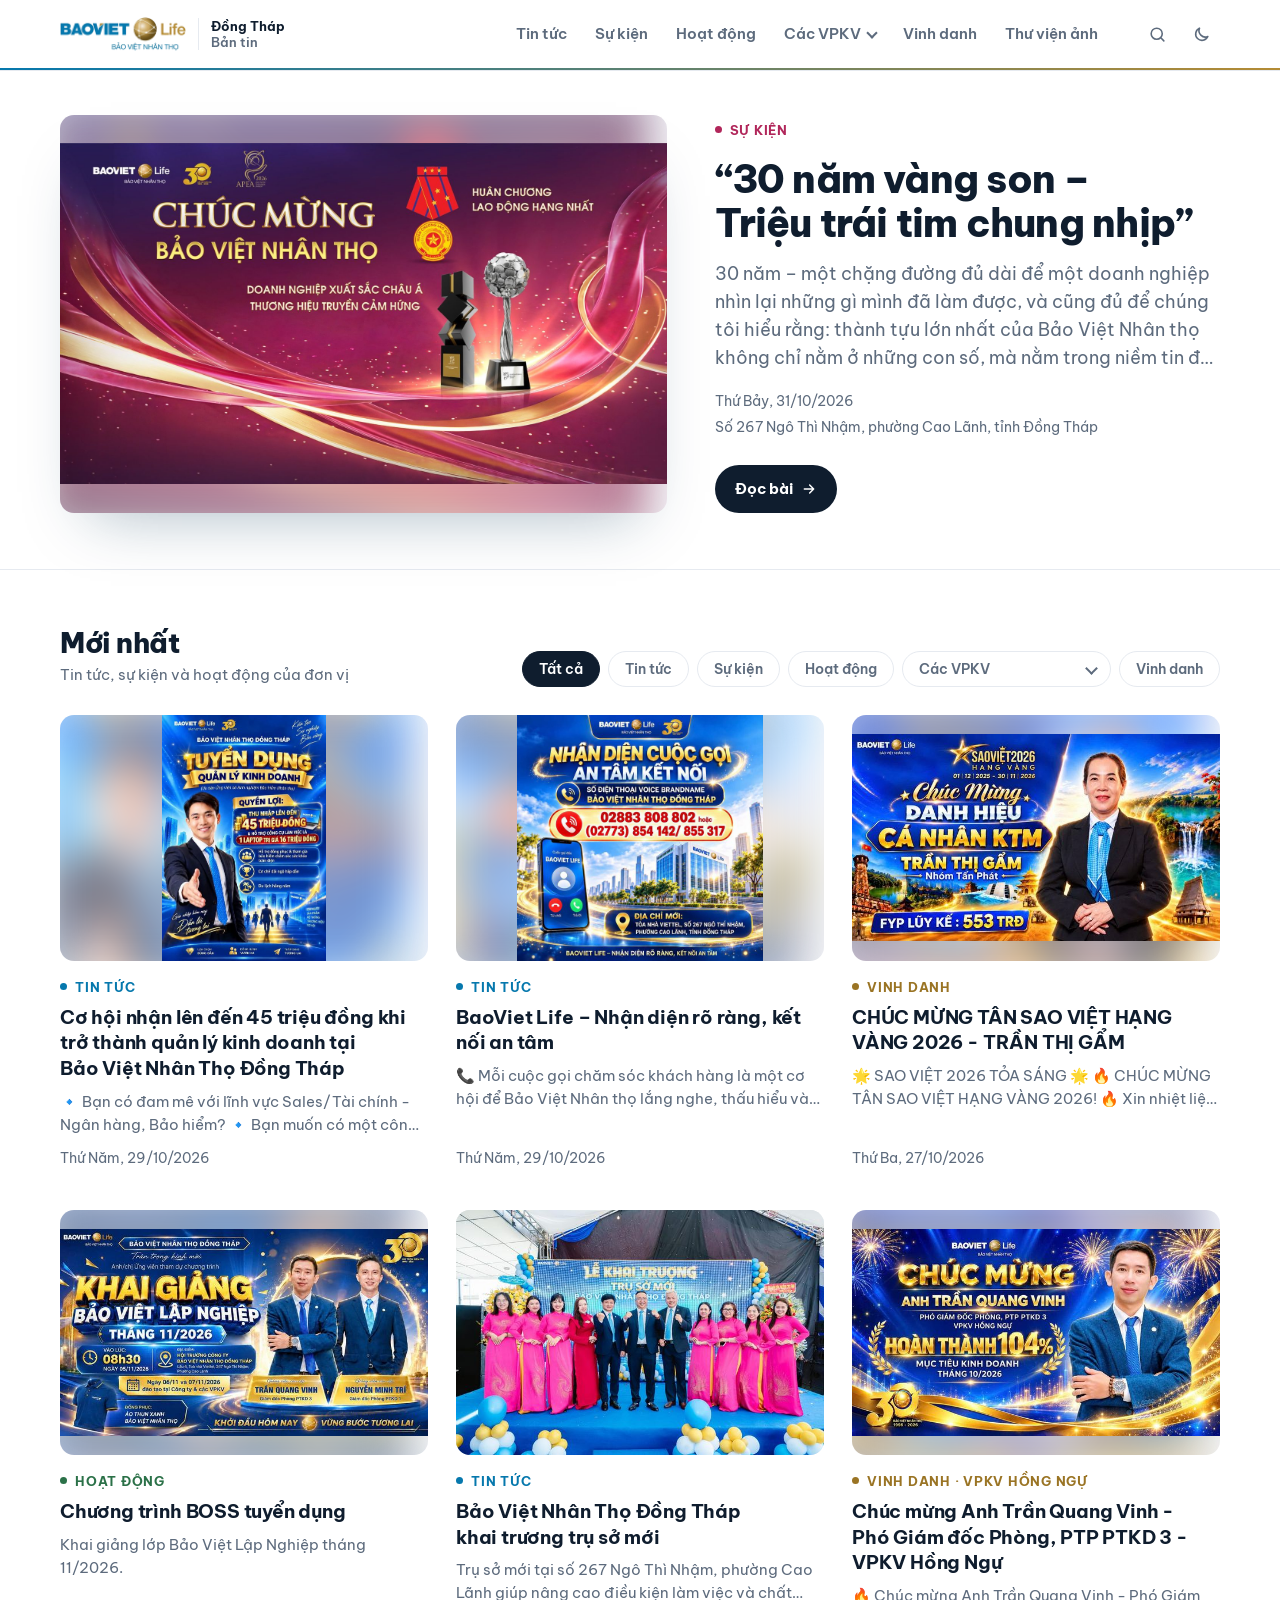
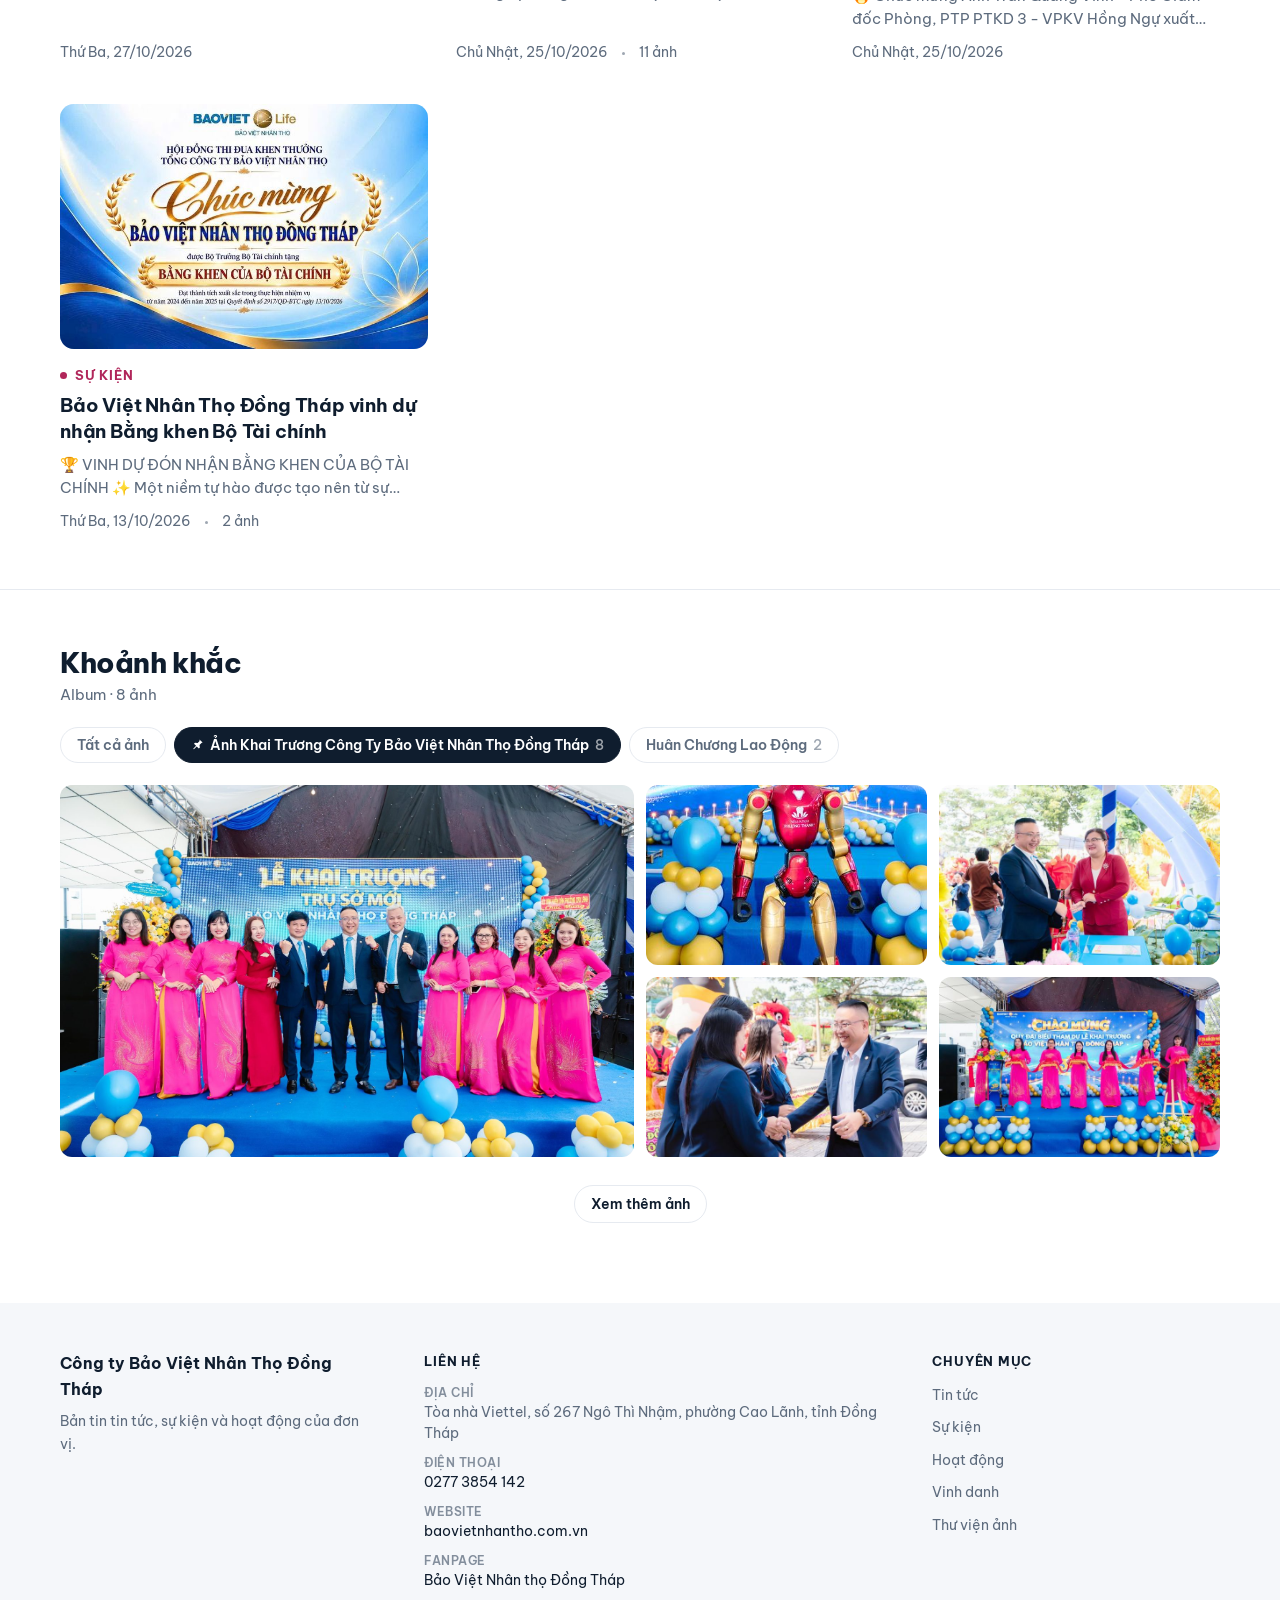
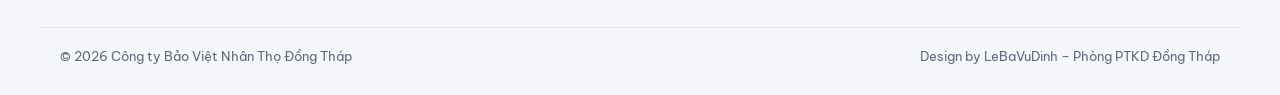
==== commit ce07d562: "Lọc tin theo đơn vị: Ban Cao Lãnh + Lấp Vò và 5 VPKV (menu Các VPKV trước Vinh danh) Co-Authored-By:" ====
--- a/index.html
+++ b/index.html
@@ -22,13 +22,13 @@
 <link rel="preconnect" href="https://fonts.googleapis.com">
 <link rel="preconnect" href="https://fonts.gstatic.com" crossorigin>
 <link rel="stylesheet" href="https://fonts.googleapis.com/css2?family=Be+Vietnam+Pro:wght@400;500;600;700;800&display=swap">
-<link rel="stylesheet" href="giao-dien.css?v=eca9548c">
+<link rel="stylesheet" href="giao-dien.css?v=71234208">
 </head>
 <body>
 <header class="top">
   <div class="wrap">
     <a class="brand" href="index.html" aria-label="Bản tin Bảo Việt Nhân Thọ Đồng Tháp, trang chủ"><img src="anh/logo.png" alt="Bảo Việt Nhân Thọ" width="126" height="34"><span><b>Đồng Tháp</b>Bản tin</span></a>
-    <nav class="nav" id="nav" aria-label="Chuyên mục"><a href="index.html?muc=news#moi-nhat">Tin tức</a><a href="index.html?muc=event#moi-nhat">Sự kiện</a><a href="index.html?muc=activity#moi-nhat">Hoạt động</a><a href="index.html?muc=honor#moi-nhat">Vinh danh</a><a href="index.html#khoanh-khac">Thư viện ảnh</a></nav>
+    <nav class="nav" id="nav" aria-label="Chuyên mục"><a href="index.html?muc=news#moi-nhat">Tin tức</a><a href="index.html?muc=event#moi-nhat">Sự kiện</a><a href="index.html?muc=activity#moi-nhat">Hoạt động</a><details class="nav-dd" id="nav-dv"><summary>Các VPKV</summary><div class="dd"><a href="index.html?dv=cao-lanh-lap-vo#moi-nhat">Ban Cao Lãnh + Lấp Vò</a><a href="index.html?dv=sa-dec#moi-nhat">VPKV Sa Đéc</a><a href="index.html?dv=hong-ngu#moi-nhat">VPKV Hồng Ngự</a><a href="index.html?dv=thap-muoi#moi-nhat">VPKV Tháp Mười</a><a href="index.html?dv=thanh-binh#moi-nhat">VPKV Thanh Bình</a><a href="index.html?dv=tan-hong#moi-nhat">VPKV Tân Hồng</a></div></details><a href="index.html?muc=honor#moi-nhat">Vinh danh</a><a href="index.html#khoanh-khac">Thư viện ảnh</a></nav>
     <div class="tools"><button class="ibtn" type="button" id="b-search" aria-label="Tìm kiếm" aria-expanded="false"><svg viewBox="0 0 24 24" fill="none" stroke="currentColor" stroke-width="2" stroke-linecap="round" aria-hidden="true"><circle cx="11" cy="11" r="7"/><path d="m20 20-3.5-3.5"/></svg></button><button class="ibtn" type="button" id="b-theme" aria-label="Đổi giao diện sáng/tối"><svg viewBox="0 0 24 24" fill="none" stroke="currentColor" stroke-width="2" stroke-linecap="round" stroke-linejoin="round" aria-hidden="true"><path d="M20 14.5A8 8 0 0 1 9.5 4a8 8 0 1 0 10.5 10.5Z"/></svg></button></div>
   </div>
   <div class="accent" aria-hidden="true"></div>
@@ -36,7 +36,7 @@
 </header>
 
 <main>
-  <section class="hero" id="hero" aria-label="Tin chính"><div class="wrap"><a class="hero-pic" href="20261031-30-nam-vang-son-trieu-trai-tim-chung-nhip.html" tabindex="-1" aria-hidden="true"><span class="ph"><img class="blur" src="anh/20261031-30-nam-vang-son-trieu-trai-tim-chung-nhip/01.jpg" alt="" aria-hidden="true"><img class="fg" src="anh/20261031-30-nam-vang-son-trieu-trai-tim-chung-nhip/01.jpg" alt="“30 năm vàng son – Triệu trái tim chung nhịp”"></span></a><div class="hero-txt"><span class="kick k-event">Sắp diễn ra</span><h1>“30 năm vàng son – Triệu trái tim chung nhịp”</h1><p class="lead">30 năm – một chặng đường đủ dài để một doanh nghiệp nhìn lại những gì mình đã làm được, và cũng đủ để chúng tôi hiểu rằng: thành tựu lớn nhất của Bảo Việt Nhân thọ không chỉ nằm ở những con số, mà nằm trong niềm tin đã được trao gửi và gìn giữ qua thời gian.…</p><p class="meta stack"><span>Thứ Bảy, 31/10/2026</span><span>Số 267 Ngô Thì Nhậm, phường Cao Lãnh, tỉnh Đồng Tháp</span></p><p class="cd" id="cd" aria-label="Thời gian còn lại đến sự kiện"><span><b>01</b>ngày</span><span><b>21</b>giờ</span><span><b>26</b>phút</span><span><b>25</b>giây</span></p><a class="go" href="20261031-30-nam-vang-son-trieu-trai-tim-chung-nhip.html">Đọc bài <svg viewBox="0 0 24 24" width="16" height="16" fill="none" stroke="currentColor" stroke-width="2.2" stroke-linecap="round" stroke-linejoin="round" aria-hidden="true"><path d="M5 12h14M13 6l6 6-6 6"/></svg></a></div></div></section>
+  <section class="hero" id="hero" aria-label="Tin chính"><div class="wrap"><a class="hero-pic" href="20261031-30-nam-vang-son-trieu-trai-tim-chung-nhip.html" tabindex="-1" aria-hidden="true"><span class="ph"><img class="blur" src="anh/20261031-30-nam-vang-son-trieu-trai-tim-chung-nhip/01.jpg" alt="" aria-hidden="true"><img class="fg" src="anh/20261031-30-nam-vang-son-trieu-trai-tim-chung-nhip/01.jpg" alt="“30 năm vàng son – Triệu trái tim chung nhịp”"></span></a><div class="hero-txt"><span class="kick k-event">Sắp diễn ra</span><h1>“30 năm vàng son – Triệu trái tim chung nhịp”</h1><p class="lead">30 năm – một chặng đường đủ dài để một doanh nghiệp nhìn lại những gì mình đã làm được, và cũng đủ để chúng tôi hiểu rằng: thành tựu lớn nhất của Bảo Việt Nhân thọ không chỉ nằm ở những con số, mà nằm trong niềm tin đã được trao gửi và gìn giữ qua thời gian.…</p><p class="meta stack"><span>Thứ Bảy, 31/10/2026</span><span>Số 267 Ngô Thì Nhậm, phường Cao Lãnh, tỉnh Đồng Tháp</span></p><p class="cd" id="cd" aria-label="Thời gian còn lại đến sự kiện"><span><b>01</b>ngày</span><span><b>16</b>giờ</span><span><b>55</b>phút</span><span><b>15</b>giây</span></p><a class="go" href="20261031-30-nam-vang-son-trieu-trai-tim-chung-nhip.html">Đọc bài <svg viewBox="0 0 24 24" width="16" height="16" fill="none" stroke="currentColor" stroke-width="2.2" stroke-linecap="round" stroke-linejoin="round" aria-hidden="true"><path d="M5 12h14M13 6l6 6-6 6"/></svg></a></div></div></section>
 
   <section class="sec" id="moi-nhat" aria-labelledby="h-moi">
     <div class="wrap">
@@ -44,7 +44,7 @@
         <div><h2 id="h-moi">Mới nhất</h2><p id="moi-sub">Tin tức, sự kiện và hoạt động của đơn vị</p></div>
         <div class="chips" id="chips" role="group" aria-label="Lọc theo chuyên mục"></div>
       </div>
-      <div class="grid" id="grid"><a class="card" href="20261029-co-hoi-nhan-len-den-45-trieu-dong-khi-tro-thanh-qu.html" data-open="20261029-co-hoi-nhan-len-den-45-trieu-dong-khi-tro-thanh-qu"><span class="ph"><img class="blur" src="anh/20261029-co-hoi-nhan-len-den-45-trieu-dong-khi-tro-thanh-qu/01-nho.jpg" alt="" aria-hidden="true" loading="lazy"><img class="fg" src="anh/20261029-co-hoi-nhan-len-den-45-trieu-dong-khi-tro-thanh-qu/01-nho.jpg" alt="Cơ hội nhận lên đến 45 triệu đồng khi trở thành quản lý kinh doanh tại Bảo Việt Nhân Thọ Đồng Tháp" loading="lazy"></span><span class="kick k-news">Tin tức</span><h3>Cơ hội nhận lên đến 45 triệu đồng khi trở thành quản lý kinh doanh tại Bảo Việt Nhân Thọ Đồng Tháp</h3><span class="sn">🔹 Bạn có đam mê với lĩnh vực Sales/Tài chính - Ngân hàng, Bảo hiểm? 🔹 Bạn muốn có một công việc với chế độ ổn định? 🔹 Bạn muốn nâng cao thu nhập nhưng chưa có kinh nghiệm thực chiến? Vị trí Quản…</span><span class="meta"><span>Thứ Năm, 29/10/2026</span></span></a><a class="card" href="20261029-baoviet-life-nhan-dien-ro-rang-ket-noi-an-tam.html" data-open="20261029-baoviet-life-nhan-dien-ro-rang-ket-noi-an-tam"><span class="ph"><img class="blur" src="anh/20261029-baoviet-life-nhan-dien-ro-rang-ket-noi-an-tam/01-nho.jpg" alt="" aria-hidden="true" loading="lazy"><img class="fg" src="anh/20261029-baoviet-life-nhan-dien-ro-rang-ket-noi-an-tam/01-nho.jpg" alt="Số Hotline Công Ty Bảo Việt Đồng Tháp" loading="lazy"></span><span class="kick k-news">Tin tức</span><h3>BaoViet Life – Nhận diện rõ ràng, kết nối an tâm</h3><span class="sn">📞 Mỗi cuộc gọi chăm sóc khách hàng là một cơ hội để Bảo Việt Nhân thọ lắng nghe, thấu hiểu và đồng hành cùng Quý khách. Nhằm mang đến trải nghiệm dịch vụ thuận tiện, an toàn và đáng tin cậy hơn, Bảo…</span><span class="meta"><span>Thứ Năm, 29/10/2026</span></span></a><a class="card" href="20261027-chuc-mung-tan-sao-viet-hang-vang-2026-tran-thi-gam.html" data-open="20261027-chuc-mung-tan-sao-viet-hang-vang-2026-tran-thi-gam"><span class="ph"><img class="blur" src="anh/20261027-chuc-mung-tan-sao-viet-hang-vang-2026-tran-thi-gam/01-nho.jpg" alt="" aria-hidden="true" loading="lazy"><img class="fg" src="anh/20261027-chuc-mung-tan-sao-viet-hang-vang-2026-tran-thi-gam/01-nho.jpg" alt="Chị Trần Thị Gẩm - TVV Nhóm Tấn Phát" loading="lazy"></span><span class="kick k-honor">Vinh danh</span><h3>CHÚC MỪNG TÂN SAO VIỆT HẠNG VÀNG 2026 - TRẦN THỊ GẨM</h3><span class="sn">🌟 SAO VIỆT 2026 TỎA SÁNG 🌟 🔥 CHÚC MỪNG TÂN SAO VIỆT HẠNG VÀNG 2026! 🔥 Xin nhiệt liệt chúc mừng chị TRẦN THỊ GẨM – Nhóm Tấn Phát đã xuất sắc đạt 1 vé HẠNG VÀNG SAO VIỆT 2026 dành cho chỉ tiêu CÁ…</span><span class="meta"><span>Thứ Ba, 27/10/2026</span></span></a><a class="card" href="20261027-chuong-trinh-boss-tuyen-dung.html" data-open="20261027-chuong-trinh-boss-tuyen-dung"><span class="ph"><img class="blur" src="anh/20261027-chuong-trinh-boss-tuyen-dung/01-nho.jpg" alt="" aria-hidden="true" loading="lazy"><img class="fg" src="anh/20261027-chuong-trinh-boss-tuyen-dung/01-nho.jpg" alt="Anh Trần Quang Vinh (Trái) - Giám Đốc PKD3, Anh Nguyễn Minh Trí (Phải) - Giám Đốc PKD1" loading="lazy"></span><span class="kick k-activity">Hoạt động</span><h3>Chương trình BOSS tuyển dụng</h3><span class="sn">Khai giảng lớp Bảo Việt Lập Nghiệp tháng 11/2026.</span><span class="meta"><span>Thứ Ba, 27/10/2026</span></span></a><a class="card" href="20261025-chuc-mung-anh-tran-quang-vinh-pho-giam-doc-phong-p.html" data-open="20261025-chuc-mung-anh-tran-quang-vinh-pho-giam-doc-phong-p"><span class="ph"><img class="blur" src="anh/20261025-chuc-mung-anh-tran-quang-vinh-pho-giam-doc-phong-p/01-nho.jpg" alt="" aria-hidden="true" loading="lazy"><img class="fg" src="anh/20261025-chuc-mung-anh-tran-quang-vinh-pho-giam-doc-phong-p/01-nho.jpg" alt="Anh Trần Quang Vinh - Giám đốc PKD3" loading="lazy"></span><span class="kick k-honor">Vinh danh</span><h3>Chúc mừng Anh Trần Quang Vinh - Phó Giám đốc Phòng, PTP PTKD 3 - VPKV Hồng Ngự</h3><span class="sn">🔥 Chúc mừng Anh Trần Quang Vinh - Phó Giám đốc Phòng, PTP PTKD 3 - VPKV Hồng Ngự xuất sắc hoàn thành mục tiêu kinh doanh tháng 10/2026. Chúc Anh Trần Quang Vinh tiếp tục tăng tốc mạnh mẽ trong thời…</span><span class="meta"><span>Chủ Nhật, 25/10/2026</span></span></a><a class="card" href="20261025-bao-viet-nhan-tho-dong-thap-khai-truong-tru-so-moi.html" data-open="20261025-bao-viet-nhan-tho-dong-thap-khai-truong-tru-so-moi"><span class="ph"><img class="blur" src="anh/20261025-bao-viet-nhan-tho-dong-thap-khai-truong-tru-so-moi/01-nho.jpg" alt="" aria-hidden="true" loading="lazy"><img class="fg" src="anh/20261025-bao-viet-nhan-tho-dong-thap-khai-truong-tru-so-moi/01-nho.jpg" alt="Bảo Việt Nhân Thọ Đồng Tháp khai trương trụ sở mới" loading="lazy"></span><span class="kick k-news">Tin tức</span><h3>Bảo Việt Nhân Thọ Đồng Tháp khai trương trụ sở mới</h3><span class="sn">Trụ sở mới tại số 267 Ngô Thì Nhậm, phường Cao Lãnh giúp nâng cao điều kiện làm việc và chất lượng phục vụ khách hàng. Dịp này, 20 xe đạp được trao cho học sinh Trường Tiểu học Tịnh Thới.</span><span class="meta"><span>Chủ Nhật, 25/10/2026</span><span>11 ảnh</span></span></a><a class="card" href="20261013-bao-viet-nhan-tho-dong-thap-vinh-du-nhan-bang-khen.html" data-open="20261013-bao-viet-nhan-tho-dong-thap-vinh-du-nhan-bang-khen"><span class="ph"><img class="blur" src="anh/20261013-bao-viet-nhan-tho-dong-thap-vinh-du-nhan-bang-khen/01-nho.jpg" alt="" aria-hidden="true" loading="lazy"><img class="fg" src="anh/20261013-bao-viet-nhan-tho-dong-thap-vinh-du-nhan-bang-khen/01-nho.jpg" alt="Bằng khen của  Bộ Tài Chính cho Bảo Việt Đồng Tháp hoàn thành xuất sắc nhiệm vụ 2024-2025" loading="lazy"></span><span class="kick k-event">Sự kiện</span><h3>Bảo Việt Nhân Thọ Đồng Tháp vinh dự nhận Bằng khen Bộ Tài chính</h3><span class="sn">🏆 VINH DỰ ĐÓN NHẬN BẰNG KHEN CỦA BỘ TÀI CHÍNH ✨ Một niềm tự hào được tạo nên từ sự đồng lòng, nỗ lực và cống hiến của cả một tập thể! 🎯Bảo Việt Nhân thọ Đồng Tháp vinh dự được Bộ trưởng Bộ Tài…</span><span class="meta"><span>Thứ Ba, 13/10/2026</span><span>2 ảnh</span></span></a></div>
+      <div class="grid" id="grid"><a class="card" href="20261029-co-hoi-nhan-len-den-45-trieu-dong-khi-tro-thanh-qu.html" data-open="20261029-co-hoi-nhan-len-den-45-trieu-dong-khi-tro-thanh-qu"><span class="ph"><img class="blur" src="anh/20261029-co-hoi-nhan-len-den-45-trieu-dong-khi-tro-thanh-qu/01-nho.jpg" alt="" aria-hidden="true" loading="lazy"><img class="fg" src="anh/20261029-co-hoi-nhan-len-den-45-trieu-dong-khi-tro-thanh-qu/01-nho.jpg" alt="Cơ hội nhận lên đến 45 triệu đồng khi trở thành quản lý kinh doanh tại Bảo Việt Nhân Thọ Đồng Tháp" loading="lazy"></span><span class="kick k-news">Tin tức</span><h3>Cơ hội nhận lên đến 45 triệu đồng khi trở thành quản lý kinh doanh tại Bảo Việt Nhân Thọ Đồng Tháp</h3><span class="sn">🔹 Bạn có đam mê với lĩnh vực Sales/Tài chính - Ngân hàng, Bảo hiểm? 🔹 Bạn muốn có một công việc với chế độ ổn định? 🔹 Bạn muốn nâng cao thu nhập nhưng chưa có kinh nghiệm thực chiến? Vị trí Quản…</span><span class="meta"><span>Thứ Năm, 29/10/2026</span></span></a><a class="card" href="20261029-baoviet-life-nhan-dien-ro-rang-ket-noi-an-tam.html" data-open="20261029-baoviet-life-nhan-dien-ro-rang-ket-noi-an-tam"><span class="ph"><img class="blur" src="anh/20261029-baoviet-life-nhan-dien-ro-rang-ket-noi-an-tam/01-nho.jpg" alt="" aria-hidden="true" loading="lazy"><img class="fg" src="anh/20261029-baoviet-life-nhan-dien-ro-rang-ket-noi-an-tam/01-nho.jpg" alt="Số Hotline Công Ty Bảo Việt Đồng Tháp" loading="lazy"></span><span class="kick k-news">Tin tức</span><h3>BaoViet Life – Nhận diện rõ ràng, kết nối an tâm</h3><span class="sn">📞 Mỗi cuộc gọi chăm sóc khách hàng là một cơ hội để Bảo Việt Nhân thọ lắng nghe, thấu hiểu và đồng hành cùng Quý khách. Nhằm mang đến trải nghiệm dịch vụ thuận tiện, an toàn và đáng tin cậy hơn, Bảo…</span><span class="meta"><span>Thứ Năm, 29/10/2026</span></span></a><a class="card" href="20261027-chuc-mung-tan-sao-viet-hang-vang-2026-tran-thi-gam.html" data-open="20261027-chuc-mung-tan-sao-viet-hang-vang-2026-tran-thi-gam"><span class="ph"><img class="blur" src="anh/20261027-chuc-mung-tan-sao-viet-hang-vang-2026-tran-thi-gam/01-nho.jpg" alt="" aria-hidden="true" loading="lazy"><img class="fg" src="anh/20261027-chuc-mung-tan-sao-viet-hang-vang-2026-tran-thi-gam/01-nho.jpg" alt="Chị Trần Thị Gẩm - TVV Nhóm Tấn Phát" loading="lazy"></span><span class="kick k-honor">Vinh danh</span><h3>CHÚC MỪNG TÂN SAO VIỆT HẠNG VÀNG 2026 - TRẦN THỊ GẨM</h3><span class="sn">🌟 SAO VIỆT 2026 TỎA SÁNG 🌟 🔥 CHÚC MỪNG TÂN SAO VIỆT HẠNG VÀNG 2026! 🔥 Xin nhiệt liệt chúc mừng chị TRẦN THỊ GẨM – Nhóm Tấn Phát đã xuất sắc đạt 1 vé HẠNG VÀNG SAO VIỆT 2026 dành cho chỉ tiêu CÁ…</span><span class="meta"><span>Thứ Ba, 27/10/2026</span></span></a><a class="card" href="20261027-chuong-trinh-boss-tuyen-dung.html" data-open="20261027-chuong-trinh-boss-tuyen-dung"><span class="ph"><img class="blur" src="anh/20261027-chuong-trinh-boss-tuyen-dung/01-nho.jpg" alt="" aria-hidden="true" loading="lazy"><img class="fg" src="anh/20261027-chuong-trinh-boss-tuyen-dung/01-nho.jpg" alt="Anh Trần Quang Vinh (Trái) - Giám Đốc PKD3, Anh Nguyễn Minh Trí (Phải) - Giám Đốc PKD1" loading="lazy"></span><span class="kick k-activity">Hoạt động</span><h3>Chương trình BOSS tuyển dụng</h3><span class="sn">Khai giảng lớp Bảo Việt Lập Nghiệp tháng 11/2026.</span><span class="meta"><span>Thứ Ba, 27/10/2026</span></span></a><a class="card" href="20261025-chuc-mung-anh-tran-quang-vinh-pho-giam-doc-phong-p.html" data-open="20261025-chuc-mung-anh-tran-quang-vinh-pho-giam-doc-phong-p"><span class="ph"><img class="blur" src="anh/20261025-chuc-mung-anh-tran-quang-vinh-pho-giam-doc-phong-p/01-nho.jpg" alt="" aria-hidden="true" loading="lazy"><img class="fg" src="anh/20261025-chuc-mung-anh-tran-quang-vinh-pho-giam-doc-phong-p/01-nho.jpg" alt="Anh Trần Quang Vinh - Giám đốc PKD3" loading="lazy"></span><span class="kick k-honor">Vinh danh · VPKV Hồng Ngự</span><h3>Chúc mừng Anh Trần Quang Vinh - Phó Giám đốc Phòng, PTP PTKD 3 - VPKV Hồng Ngự</h3><span class="sn">🔥 Chúc mừng Anh Trần Quang Vinh - Phó Giám đốc Phòng, PTP PTKD 3 - VPKV Hồng Ngự xuất sắc hoàn thành mục tiêu kinh doanh tháng 10/2026. Chúc Anh Trần Quang Vinh tiếp tục tăng tốc mạnh mẽ trong thời…</span><span class="meta"><span>Chủ Nhật, 25/10/2026</span></span></a><a class="card" href="20261025-bao-viet-nhan-tho-dong-thap-khai-truong-tru-so-moi.html" data-open="20261025-bao-viet-nhan-tho-dong-thap-khai-truong-tru-so-moi"><span class="ph"><img class="blur" src="anh/20261025-bao-viet-nhan-tho-dong-thap-khai-truong-tru-so-moi/01-nho.jpg" alt="" aria-hidden="true" loading="lazy"><img class="fg" src="anh/20261025-bao-viet-nhan-tho-dong-thap-khai-truong-tru-so-moi/01-nho.jpg" alt="Bảo Việt Nhân Thọ Đồng Tháp khai trương trụ sở mới" loading="lazy"></span><span class="kick k-news">Tin tức</span><h3>Bảo Việt Nhân Thọ Đồng Tháp khai trương trụ sở mới</h3><span class="sn">Trụ sở mới tại số 267 Ngô Thì Nhậm, phường Cao Lãnh giúp nâng cao điều kiện làm việc và chất lượng phục vụ khách hàng. Dịp này, 20 xe đạp được trao cho học sinh Trường Tiểu học Tịnh Thới.</span><span class="meta"><span>Chủ Nhật, 25/10/2026</span><span>11 ảnh</span></span></a><a class="card" href="20261013-bao-viet-nhan-tho-dong-thap-vinh-du-nhan-bang-khen.html" data-open="20261013-bao-viet-nhan-tho-dong-thap-vinh-du-nhan-bang-khen"><span class="ph"><img class="blur" src="anh/20261013-bao-viet-nhan-tho-dong-thap-vinh-du-nhan-bang-khen/01-nho.jpg" alt="" aria-hidden="true" loading="lazy"><img class="fg" src="anh/20261013-bao-viet-nhan-tho-dong-thap-vinh-du-nhan-bang-khen/01-nho.jpg" alt="Bằng khen của  Bộ Tài Chính cho Bảo Việt Đồng Tháp hoàn thành xuất sắc nhiệm vụ 2024-2025" loading="lazy"></span><span class="kick k-event">Sự kiện</span><h3>Bảo Việt Nhân Thọ Đồng Tháp vinh dự nhận Bằng khen Bộ Tài chính</h3><span class="sn">🏆 VINH DỰ ĐÓN NHẬN BẰNG KHEN CỦA BỘ TÀI CHÍNH ✨ Một niềm tự hào được tạo nên từ sự đồng lòng, nỗ lực và cống hiến của cả một tập thể! 🎯Bảo Việt Nhân thọ Đồng Tháp vinh dự được Bộ trưởng Bộ Tài…</span><span class="meta"><span>Thứ Ba, 13/10/2026</span><span>2 ảnh</span></span></a></div>
       <div class="more-wrap" id="grid-more" hidden><button class="pill" type="button" id="b-grid-more">Xem thêm bài</button></div>
     </div>
   </section>
@@ -79,15 +79,15 @@
 </dialog>
 
 <script src="du-lieu/album.js?v=441f1968"></script>
-<script src="du-lieu/bai-viet.js?v=d4285ce3"></script>
-<script src="chung.js?v=11e778ec"></script>
+<script src="du-lieu/bai-viet.js?v=de11cd01"></script>
+<script src="chung.js?v=7c0f25f5"></script>
 <script>
 (function () {
   var posts = loadPosts().sort(byDateDesc), byId = {};
   posts.forEach(function (p) { byId[p.id] = p; });
-  var qs = new URLSearchParams(location.search), muc = KIND[qs.get('muc')] ? qs.get('muc') : '', query = (qs.get('q') || '').trim().toLowerCase();
+  var qs = new URLSearchParams(location.search), muc = KIND[qs.get('muc')] ? qs.get('muc') : '', unit = UNIT[qs.get('dv')] ? qs.get('dv') : '', query = (qs.get('q') || '').trim().toLowerCase();
   var pick = pickTop(posts), top = pick.top, shown = 9;
-  themeInit();
+  themeInit(); navDdInit();
 
   function renderHero() {
     $('#hero').hidden = !top;
@@ -98,17 +98,16 @@
 
   // Mới nhất: mọi bài trừ tin chính; lọc theo chuyên mục hoặc từ khoá.
   function renderChips() {
-    $('#chips').innerHTML = [['', 'Tất cả']].concat(NAV).map(function (n) {
-      return '<button class="chip" type="button" data-muc="' + n[0] + '" aria-pressed="' + (!query && muc === n[0]) + '">' + n[1] + '</button>';
-    }).join('');
-    document.querySelectorAll('#nav a').forEach(function (a) { var m = /muc=(\w+)/.exec(a.getAttribute('href')); if (m && m[1] === muc) a.setAttribute('aria-current', 'page'); else a.removeAttribute('aria-current'); });
+    $('#chips').innerHTML = chipsHTML(muc, unit, !query);
+    document.querySelectorAll('#nav a').forEach(function (a) { var h = a.getAttribute('href'), m = /muc=(\w+)/.exec(h), d = /dv=([a-z-]+)/.exec(h); if ((m && m[1] === muc) || (d && d[1] === unit)) a.setAttribute('aria-current', 'page'); else a.removeAttribute('aria-current'); });
+    $('#nav-dv').classList.toggle('cur', !!unit);
   }
   function renderGrid() {
     var list = posts.filter(function (p) {
       if (query) return (p.title + ' ' + p.excerpt + ' ' + p.place + ' ' + stripMarks(p.body)).toLowerCase().indexOf(query) >= 0;
-      return muc ? p.kind === muc : p !== top;
+      return muc || unit ? matchFilter(p, muc, unit) : p !== top;
     });
-    $('#h-moi').textContent = query ? 'Kết quả tìm kiếm' : muc ? KIND[muc] : 'Mới nhất';
+    $('#h-moi').textContent = query ? 'Kết quả tìm kiếm' : filterTitle(muc, unit);
     $('#moi-sub').textContent = query ? list.length + ' bài có “' + query + '”' : 'Tin tức, sự kiện và hoạt động của đơn vị';
     $('#grid').classList.toggle('g2', list.length === 2 || list.length === 4);
     $('#grid').innerHTML = list.length ? list.slice(0, shown).map(card).join('') : '<p class="empty">Chưa có bài phù hợp.</p>';
@@ -116,10 +115,15 @@
   }
   $('#chips').addEventListener('click', function (e) {
     var b = e.target.closest('[data-muc]'); if (!b) return;
-    muc = b.dataset.muc; query = ''; $('#q').value = ''; shown = 9;
-    renderChips(); renderGrid();
-    history.replaceState(null, '', muc ? '?muc=' + muc + '#moi-nhat' : location.pathname + '#moi-nhat');
+    muc = b.dataset.muc; if (!muc) unit = ''; query = ''; $('#q').value = ''; shown = 9;
+    renderChips(); renderGrid(); saveUrl();
   });
+  $('#chips').addEventListener('change', function (e) {
+    if (!e.target.matches('[data-unit]')) return;
+    unit = e.target.value; query = ''; $('#q').value = ''; shown = 9;
+    renderChips(); renderGrid(); saveUrl();
+  });
+  function saveUrl() { var q = [muc && 'muc=' + muc, unit && 'dv=' + unit].filter(Boolean).join('&'); history.replaceState(null, '', (q ? '?' + q : location.pathname) + '#moi-nhat'); }
   var box = $('#search'), q = $('#q');
   $('#b-search').addEventListener('click', function () { var on = box.classList.toggle('on'); this.setAttribute('aria-expanded', on); if (on) q.focus(); });
   var qt = 0;
--- a/giao-dien.css
+++ b/giao-dien.css
@@ -235,3 +235,20 @@
 .to-top svg { width: 18px; height: 18px; }
 .to-top:hover { border-color: var(--muted); }
 .art .lead a { color: var(--brand); text-decoration: underline; text-underline-offset: 3px; }
+/* Lọc theo đơn vị */
+.chip-sel { position: relative; display: inline-flex; align-items: center; padding: 0; }
+.chip-sel select { height: 34px; padding: 0 32px 0 16px; border: 0; background: transparent; color: inherit; font: inherit; font-weight: 600; cursor: pointer; -webkit-appearance: none; appearance: none; border-radius: 999px; }
+.chip-sel::after { content: ""; position: absolute; right: 14px; top: 50%; width: 7px; height: 7px; margin-top: -5px; border-right: 2px solid currentColor; border-bottom: 2px solid currentColor; transform: rotate(45deg); pointer-events: none; }
+.chip-sel.on { background: var(--ink); border-color: var(--ink); color: var(--bg); }
+.chip-sel select option { color: #0f1d2e; background: #fff; }
+.nav-dd { position: relative; }
+.nav-dd summary { list-style: none; display: block; padding: 8px 26px 8px 12px; border-radius: 999px; font-size: 14.5px; font-weight: 600; color: var(--muted); cursor: pointer; position: relative; }
+.nav-dd summary::-webkit-details-marker { display: none; }
+.nav-dd summary::after { content: ""; position: absolute; right: 11px; top: 50%; width: 6px; height: 6px; margin-top: -5px; border-right: 2px solid currentColor; border-bottom: 2px solid currentColor; transform: rotate(45deg); }
+.nav-dd summary:hover, .nav-dd[open] summary, .nav-dd.cur summary { color: var(--ink); background: var(--soft); }
+.nav-dd .dd { position: absolute; z-index: 40; top: calc(100% + 8px); left: 0; min-width: 240px; display: grid; padding: 6px; background: var(--bg); border: 1px solid var(--line); border-radius: 14px; box-shadow: 0 18px 40px -12px rgba(0,0,0,.25); }
+.nav-dd .dd a { padding: 9px 12px; border-radius: 9px; font-size: 14.5px; font-weight: 600; color: var(--ink); }
+.nav-dd .dd a:hover, .nav-dd .dd a[aria-current] { background: var(--soft); }
+.crumb .unit { color: var(--muted); }
+.crumb .unit::before { display: none; }
+.sec, [id="moi-nhat"], [id="khoanh-khac"] { scroll-margin-top: 80px; }
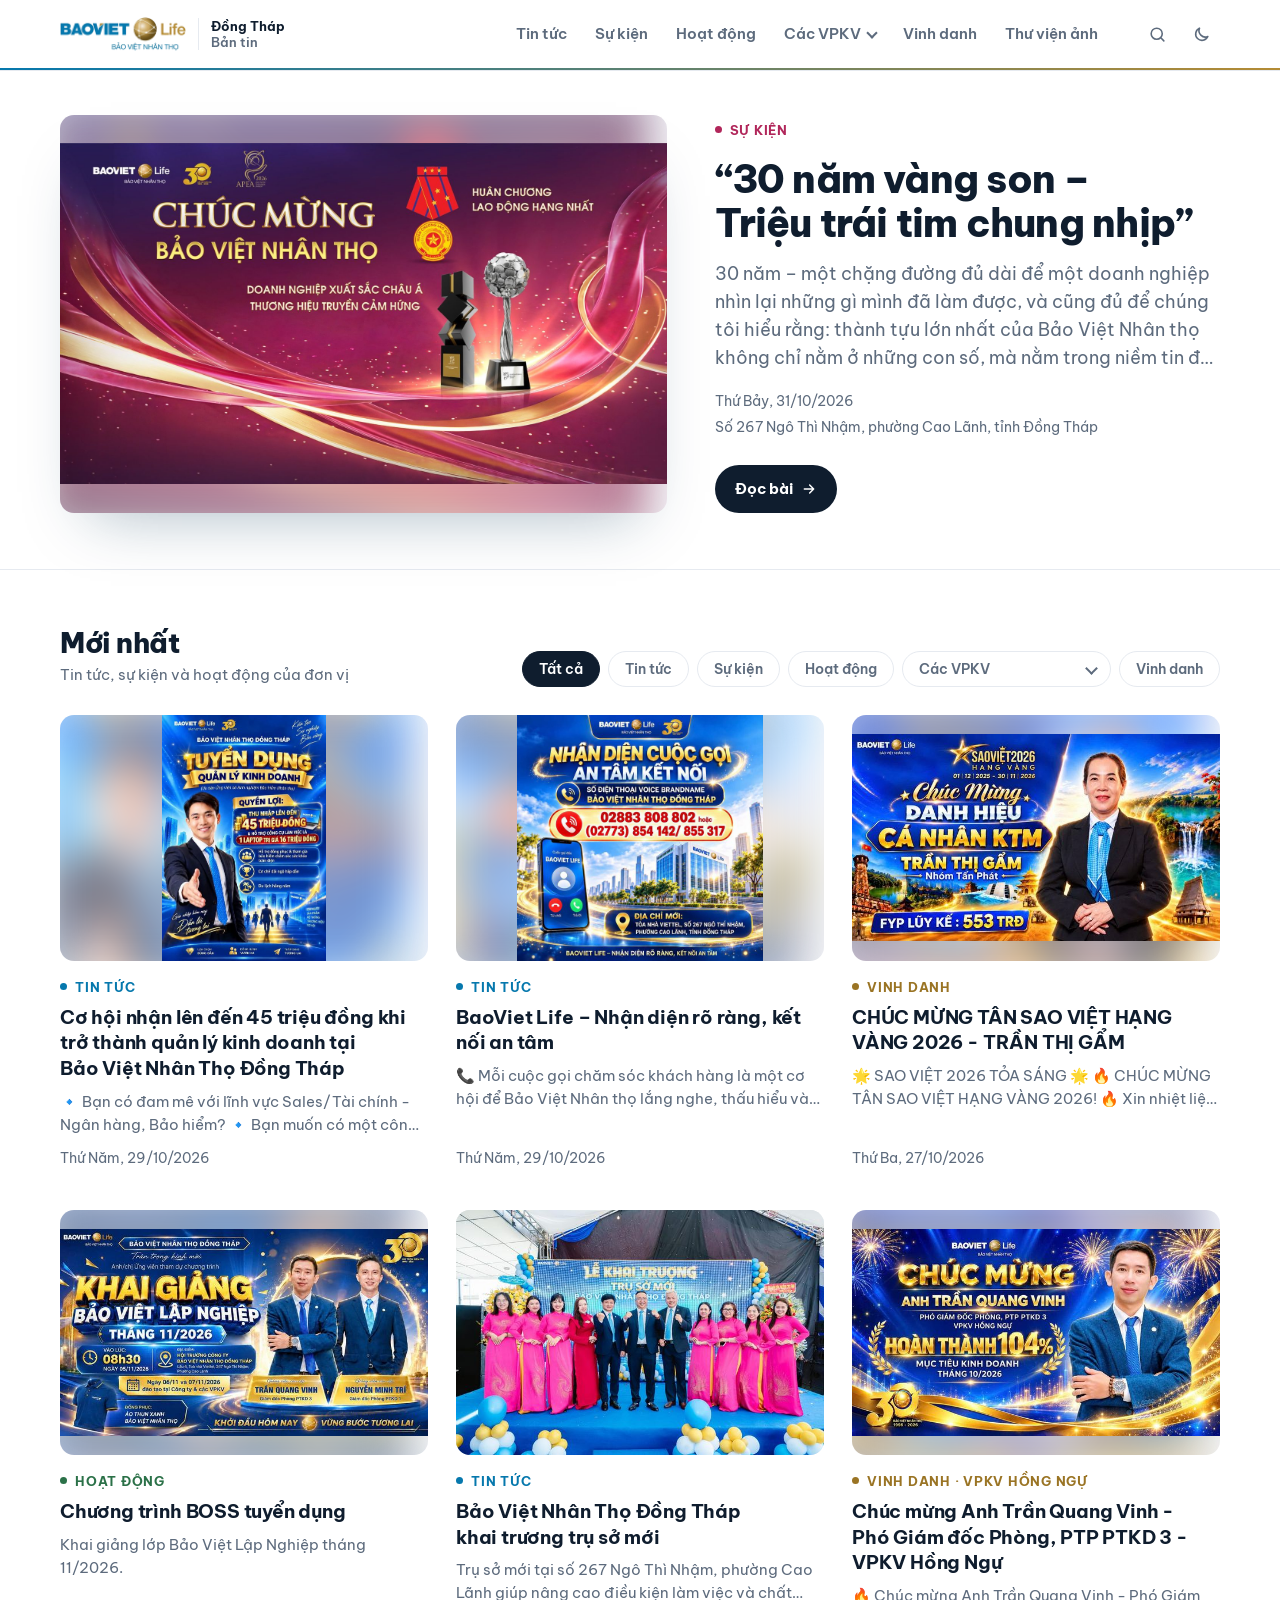
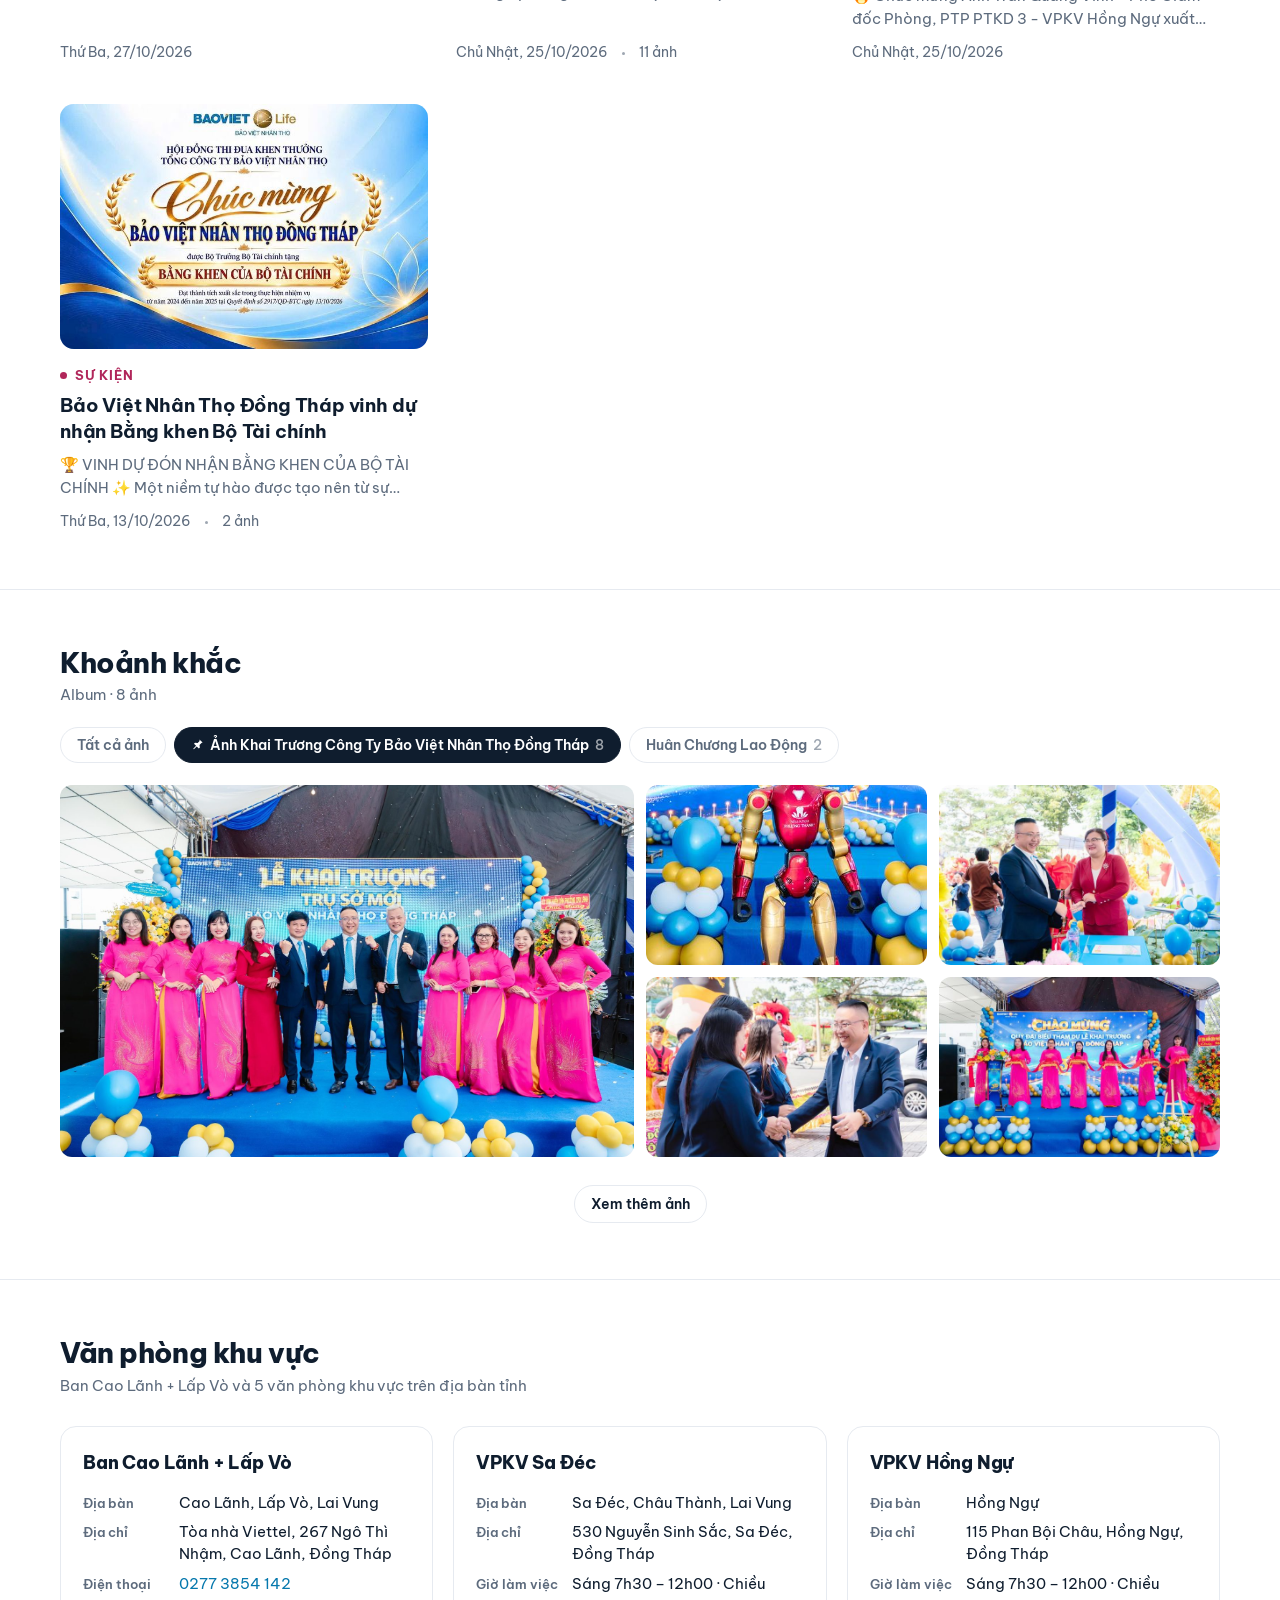
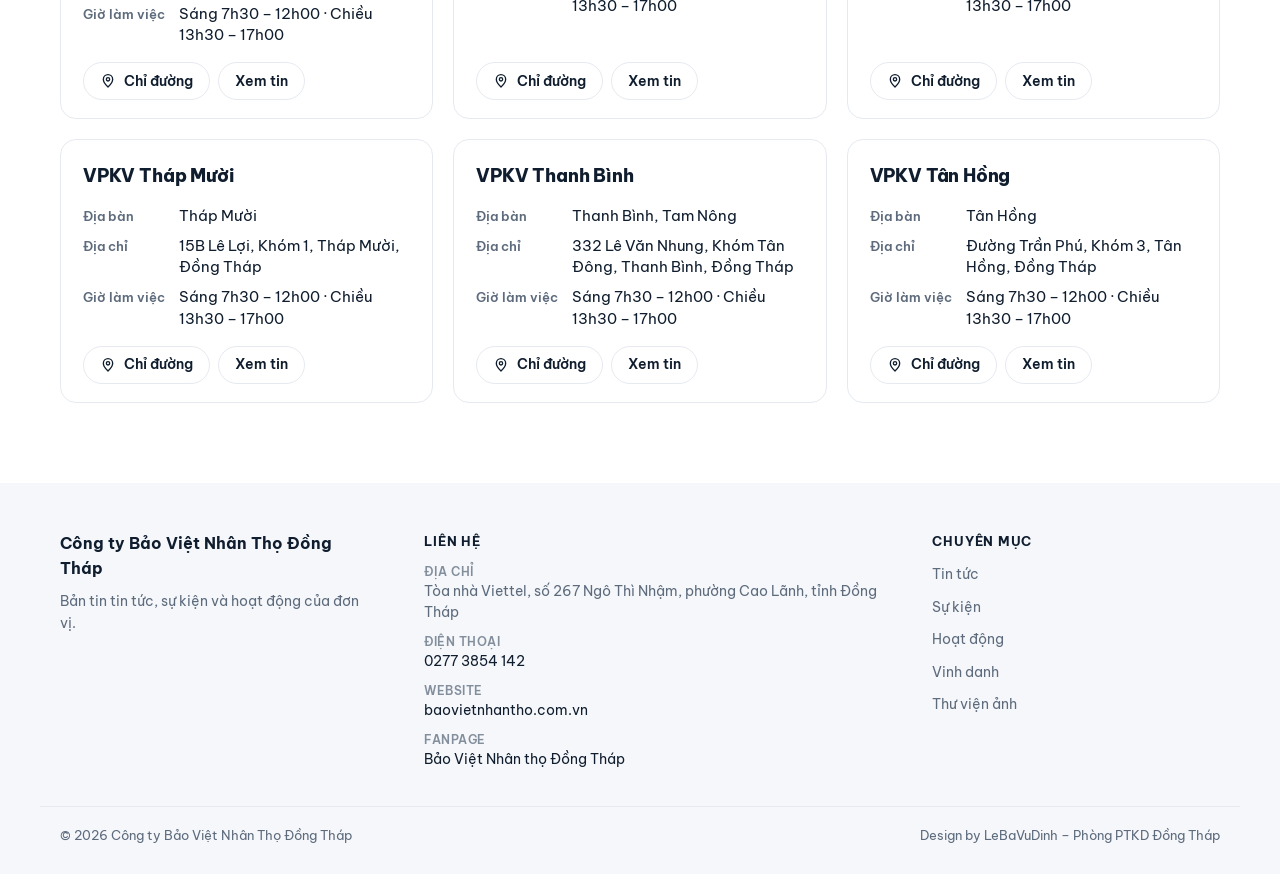
==== commit 9d77aac2: "Thêm mục Văn phòng khu vực: địa chỉ, điện thoại, địa bàn, giờ làm việc, chỉ đường Co-Authored-By: Cl" ====
--- a/index.html
+++ b/index.html
@@ -22,13 +22,13 @@
 <link rel="preconnect" href="https://fonts.googleapis.com">
 <link rel="preconnect" href="https://fonts.gstatic.com" crossorigin>
 <link rel="stylesheet" href="https://fonts.googleapis.com/css2?family=Be+Vietnam+Pro:wght@400;500;600;700;800&display=swap">
-<link rel="stylesheet" href="giao-dien.css?v=71234208">
+<link rel="stylesheet" href="giao-dien.css?v=347929d7">
 </head>
 <body>
 <header class="top">
   <div class="wrap">
     <a class="brand" href="index.html" aria-label="Bản tin Bảo Việt Nhân Thọ Đồng Tháp, trang chủ"><img src="anh/logo.png" alt="Bảo Việt Nhân Thọ" width="126" height="34"><span><b>Đồng Tháp</b>Bản tin</span></a>
-    <nav class="nav" id="nav" aria-label="Chuyên mục"><a href="index.html?muc=news#moi-nhat">Tin tức</a><a href="index.html?muc=event#moi-nhat">Sự kiện</a><a href="index.html?muc=activity#moi-nhat">Hoạt động</a><details class="nav-dd" id="nav-dv"><summary>Các VPKV</summary><div class="dd"><a href="index.html?dv=cao-lanh-lap-vo#moi-nhat">Ban Cao Lãnh + Lấp Vò</a><a href="index.html?dv=sa-dec#moi-nhat">VPKV Sa Đéc</a><a href="index.html?dv=hong-ngu#moi-nhat">VPKV Hồng Ngự</a><a href="index.html?dv=thap-muoi#moi-nhat">VPKV Tháp Mười</a><a href="index.html?dv=thanh-binh#moi-nhat">VPKV Thanh Bình</a><a href="index.html?dv=tan-hong#moi-nhat">VPKV Tân Hồng</a></div></details><a href="index.html?muc=honor#moi-nhat">Vinh danh</a><a href="index.html#khoanh-khac">Thư viện ảnh</a></nav>
+    <nav class="nav" id="nav" aria-label="Chuyên mục"><a href="index.html?muc=news#moi-nhat">Tin tức</a><a href="index.html?muc=event#moi-nhat">Sự kiện</a><a href="index.html?muc=activity#moi-nhat">Hoạt động</a><details class="nav-dd" id="nav-dv"><summary>Các VPKV</summary><div class="dd"><a href="index.html?dv=cao-lanh-lap-vo#moi-nhat">Ban Cao Lãnh + Lấp Vò</a><a href="index.html?dv=sa-dec#moi-nhat">VPKV Sa Đéc</a><a href="index.html?dv=hong-ngu#moi-nhat">VPKV Hồng Ngự</a><a href="index.html?dv=thap-muoi#moi-nhat">VPKV Tháp Mười</a><a href="index.html?dv=thanh-binh#moi-nhat">VPKV Thanh Bình</a><a href="index.html?dv=tan-hong#moi-nhat">VPKV Tân Hồng</a><a class="dd-more" href="index.html#van-phong">Địa chỉ các văn phòng</a></div></details><a href="index.html?muc=honor#moi-nhat">Vinh danh</a><a href="index.html#khoanh-khac">Thư viện ảnh</a></nav>
     <div class="tools"><button class="ibtn" type="button" id="b-search" aria-label="Tìm kiếm" aria-expanded="false"><svg viewBox="0 0 24 24" fill="none" stroke="currentColor" stroke-width="2" stroke-linecap="round" aria-hidden="true"><circle cx="11" cy="11" r="7"/><path d="m20 20-3.5-3.5"/></svg></button><button class="ibtn" type="button" id="b-theme" aria-label="Đổi giao diện sáng/tối"><svg viewBox="0 0 24 24" fill="none" stroke="currentColor" stroke-width="2" stroke-linecap="round" stroke-linejoin="round" aria-hidden="true"><path d="M20 14.5A8 8 0 0 1 9.5 4a8 8 0 1 0 10.5 10.5Z"/></svg></button></div>
   </div>
   <div class="accent" aria-hidden="true"></div>
@@ -36,7 +36,7 @@
 </header>
 
 <main>
-  <section class="hero" id="hero" aria-label="Tin chính"><div class="wrap"><a class="hero-pic" href="20261031-30-nam-vang-son-trieu-trai-tim-chung-nhip.html" tabindex="-1" aria-hidden="true"><span class="ph"><img class="blur" src="anh/20261031-30-nam-vang-son-trieu-trai-tim-chung-nhip/01.jpg" alt="" aria-hidden="true"><img class="fg" src="anh/20261031-30-nam-vang-son-trieu-trai-tim-chung-nhip/01.jpg" alt="“30 năm vàng son – Triệu trái tim chung nhịp”"></span></a><div class="hero-txt"><span class="kick k-event">Sắp diễn ra</span><h1>“30 năm vàng son – Triệu trái tim chung nhịp”</h1><p class="lead">30 năm – một chặng đường đủ dài để một doanh nghiệp nhìn lại những gì mình đã làm được, và cũng đủ để chúng tôi hiểu rằng: thành tựu lớn nhất của Bảo Việt Nhân thọ không chỉ nằm ở những con số, mà nằm trong niềm tin đã được trao gửi và gìn giữ qua thời gian.…</p><p class="meta stack"><span>Thứ Bảy, 31/10/2026</span><span>Số 267 Ngô Thì Nhậm, phường Cao Lãnh, tỉnh Đồng Tháp</span></p><p class="cd" id="cd" aria-label="Thời gian còn lại đến sự kiện"><span><b>01</b>ngày</span><span><b>16</b>giờ</span><span><b>55</b>phút</span><span><b>15</b>giây</span></p><a class="go" href="20261031-30-nam-vang-son-trieu-trai-tim-chung-nhip.html">Đọc bài <svg viewBox="0 0 24 24" width="16" height="16" fill="none" stroke="currentColor" stroke-width="2.2" stroke-linecap="round" stroke-linejoin="round" aria-hidden="true"><path d="M5 12h14M13 6l6 6-6 6"/></svg></a></div></div></section>
+  <section class="hero" id="hero" aria-label="Tin chính"><div class="wrap"><a class="hero-pic" href="20261031-30-nam-vang-son-trieu-trai-tim-chung-nhip.html" tabindex="-1" aria-hidden="true"><span class="ph"><img class="blur" src="anh/20261031-30-nam-vang-son-trieu-trai-tim-chung-nhip/01.jpg" alt="" aria-hidden="true"><img class="fg" src="anh/20261031-30-nam-vang-son-trieu-trai-tim-chung-nhip/01.jpg" alt="“30 năm vàng son – Triệu trái tim chung nhịp”"></span></a><div class="hero-txt"><span class="kick k-event">Sắp diễn ra</span><h1>“30 năm vàng son – Triệu trái tim chung nhịp”</h1><p class="lead">30 năm – một chặng đường đủ dài để một doanh nghiệp nhìn lại những gì mình đã làm được, và cũng đủ để chúng tôi hiểu rằng: thành tựu lớn nhất của Bảo Việt Nhân thọ không chỉ nằm ở những con số, mà nằm trong niềm tin đã được trao gửi và gìn giữ qua thời gian.…</p><p class="meta stack"><span>Thứ Bảy, 31/10/2026</span><span>Số 267 Ngô Thì Nhậm, phường Cao Lãnh, tỉnh Đồng Tháp</span></p><p class="cd" id="cd" aria-label="Thời gian còn lại đến sự kiện"><span><b>01</b>ngày</span><span><b>16</b>giờ</span><span><b>37</b>phút</span><span><b>18</b>giây</span></p><a class="go" href="20261031-30-nam-vang-son-trieu-trai-tim-chung-nhip.html">Đọc bài <svg viewBox="0 0 24 24" width="16" height="16" fill="none" stroke="currentColor" stroke-width="2.2" stroke-linecap="round" stroke-linejoin="round" aria-hidden="true"><path d="M5 12h14M13 6l6 6-6 6"/></svg></a></div></div></section>
 
   <section class="sec" id="moi-nhat" aria-labelledby="h-moi">
     <div class="wrap">
@@ -44,6 +44,7 @@
         <div><h2 id="h-moi">Mới nhất</h2><p id="moi-sub">Tin tức, sự kiện và hoạt động của đơn vị</p></div>
         <div class="chips" id="chips" role="group" aria-label="Lọc theo chuyên mục"></div>
       </div>
+      <p class="office-strip" id="unit-info"></p>
       <div class="grid" id="grid"><a class="card" href="20261029-co-hoi-nhan-len-den-45-trieu-dong-khi-tro-thanh-qu.html" data-open="20261029-co-hoi-nhan-len-den-45-trieu-dong-khi-tro-thanh-qu"><span class="ph"><img class="blur" src="anh/20261029-co-hoi-nhan-len-den-45-trieu-dong-khi-tro-thanh-qu/01-nho.jpg" alt="" aria-hidden="true" loading="lazy"><img class="fg" src="anh/20261029-co-hoi-nhan-len-den-45-trieu-dong-khi-tro-thanh-qu/01-nho.jpg" alt="Cơ hội nhận lên đến 45 triệu đồng khi trở thành quản lý kinh doanh tại Bảo Việt Nhân Thọ Đồng Tháp" loading="lazy"></span><span class="kick k-news">Tin tức</span><h3>Cơ hội nhận lên đến 45 triệu đồng khi trở thành quản lý kinh doanh tại Bảo Việt Nhân Thọ Đồng Tháp</h3><span class="sn">🔹 Bạn có đam mê với lĩnh vực Sales/Tài chính - Ngân hàng, Bảo hiểm? 🔹 Bạn muốn có một công việc với chế độ ổn định? 🔹 Bạn muốn nâng cao thu nhập nhưng chưa có kinh nghiệm thực chiến? Vị trí Quản…</span><span class="meta"><span>Thứ Năm, 29/10/2026</span></span></a><a class="card" href="20261029-baoviet-life-nhan-dien-ro-rang-ket-noi-an-tam.html" data-open="20261029-baoviet-life-nhan-dien-ro-rang-ket-noi-an-tam"><span class="ph"><img class="blur" src="anh/20261029-baoviet-life-nhan-dien-ro-rang-ket-noi-an-tam/01-nho.jpg" alt="" aria-hidden="true" loading="lazy"><img class="fg" src="anh/20261029-baoviet-life-nhan-dien-ro-rang-ket-noi-an-tam/01-nho.jpg" alt="Số Hotline Công Ty Bảo Việt Đồng Tháp" loading="lazy"></span><span class="kick k-news">Tin tức</span><h3>BaoViet Life – Nhận diện rõ ràng, kết nối an tâm</h3><span class="sn">📞 Mỗi cuộc gọi chăm sóc khách hàng là một cơ hội để Bảo Việt Nhân thọ lắng nghe, thấu hiểu và đồng hành cùng Quý khách. Nhằm mang đến trải nghiệm dịch vụ thuận tiện, an toàn và đáng tin cậy hơn, Bảo…</span><span class="meta"><span>Thứ Năm, 29/10/2026</span></span></a><a class="card" href="20261027-chuc-mung-tan-sao-viet-hang-vang-2026-tran-thi-gam.html" data-open="20261027-chuc-mung-tan-sao-viet-hang-vang-2026-tran-thi-gam"><span class="ph"><img class="blur" src="anh/20261027-chuc-mung-tan-sao-viet-hang-vang-2026-tran-thi-gam/01-nho.jpg" alt="" aria-hidden="true" loading="lazy"><img class="fg" src="anh/20261027-chuc-mung-tan-sao-viet-hang-vang-2026-tran-thi-gam/01-nho.jpg" alt="Chị Trần Thị Gẩm - TVV Nhóm Tấn Phát" loading="lazy"></span><span class="kick k-honor">Vinh danh</span><h3>CHÚC MỪNG TÂN SAO VIỆT HẠNG VÀNG 2026 - TRẦN THỊ GẨM</h3><span class="sn">🌟 SAO VIỆT 2026 TỎA SÁNG 🌟 🔥 CHÚC MỪNG TÂN SAO VIỆT HẠNG VÀNG 2026! 🔥 Xin nhiệt liệt chúc mừng chị TRẦN THỊ GẨM – Nhóm Tấn Phát đã xuất sắc đạt 1 vé HẠNG VÀNG SAO VIỆT 2026 dành cho chỉ tiêu CÁ…</span><span class="meta"><span>Thứ Ba, 27/10/2026</span></span></a><a class="card" href="20261027-chuong-trinh-boss-tuyen-dung.html" data-open="20261027-chuong-trinh-boss-tuyen-dung"><span class="ph"><img class="blur" src="anh/20261027-chuong-trinh-boss-tuyen-dung/01-nho.jpg" alt="" aria-hidden="true" loading="lazy"><img class="fg" src="anh/20261027-chuong-trinh-boss-tuyen-dung/01-nho.jpg" alt="Anh Trần Quang Vinh (Trái) - Giám Đốc PKD3, Anh Nguyễn Minh Trí (Phải) - Giám Đốc PKD1" loading="lazy"></span><span class="kick k-activity">Hoạt động</span><h3>Chương trình BOSS tuyển dụng</h3><span class="sn">Khai giảng lớp Bảo Việt Lập Nghiệp tháng 11/2026.</span><span class="meta"><span>Thứ Ba, 27/10/2026</span></span></a><a class="card" href="20261025-chuc-mung-anh-tran-quang-vinh-pho-giam-doc-phong-p.html" data-open="20261025-chuc-mung-anh-tran-quang-vinh-pho-giam-doc-phong-p"><span class="ph"><img class="blur" src="anh/20261025-chuc-mung-anh-tran-quang-vinh-pho-giam-doc-phong-p/01-nho.jpg" alt="" aria-hidden="true" loading="lazy"><img class="fg" src="anh/20261025-chuc-mung-anh-tran-quang-vinh-pho-giam-doc-phong-p/01-nho.jpg" alt="Anh Trần Quang Vinh - Giám đốc PKD3" loading="lazy"></span><span class="kick k-honor">Vinh danh · VPKV Hồng Ngự</span><h3>Chúc mừng Anh Trần Quang Vinh - Phó Giám đốc Phòng, PTP PTKD 3 - VPKV Hồng Ngự</h3><span class="sn">🔥 Chúc mừng Anh Trần Quang Vinh - Phó Giám đốc Phòng, PTP PTKD 3 - VPKV Hồng Ngự xuất sắc hoàn thành mục tiêu kinh doanh tháng 10/2026. Chúc Anh Trần Quang Vinh tiếp tục tăng tốc mạnh mẽ trong thời…</span><span class="meta"><span>Chủ Nhật, 25/10/2026</span></span></a><a class="card" href="20261025-bao-viet-nhan-tho-dong-thap-khai-truong-tru-so-moi.html" data-open="20261025-bao-viet-nhan-tho-dong-thap-khai-truong-tru-so-moi"><span class="ph"><img class="blur" src="anh/20261025-bao-viet-nhan-tho-dong-thap-khai-truong-tru-so-moi/01-nho.jpg" alt="" aria-hidden="true" loading="lazy"><img class="fg" src="anh/20261025-bao-viet-nhan-tho-dong-thap-khai-truong-tru-so-moi/01-nho.jpg" alt="Bảo Việt Nhân Thọ Đồng Tháp khai trương trụ sở mới" loading="lazy"></span><span class="kick k-news">Tin tức</span><h3>Bảo Việt Nhân Thọ Đồng Tháp khai trương trụ sở mới</h3><span class="sn">Trụ sở mới tại số 267 Ngô Thì Nhậm, phường Cao Lãnh giúp nâng cao điều kiện làm việc và chất lượng phục vụ khách hàng. Dịp này, 20 xe đạp được trao cho học sinh Trường Tiểu học Tịnh Thới.</span><span class="meta"><span>Chủ Nhật, 25/10/2026</span><span>11 ảnh</span></span></a><a class="card" href="20261013-bao-viet-nhan-tho-dong-thap-vinh-du-nhan-bang-khen.html" data-open="20261013-bao-viet-nhan-tho-dong-thap-vinh-du-nhan-bang-khen"><span class="ph"><img class="blur" src="anh/20261013-bao-viet-nhan-tho-dong-thap-vinh-du-nhan-bang-khen/01-nho.jpg" alt="" aria-hidden="true" loading="lazy"><img class="fg" src="anh/20261013-bao-viet-nhan-tho-dong-thap-vinh-du-nhan-bang-khen/01-nho.jpg" alt="Bằng khen của  Bộ Tài Chính cho Bảo Việt Đồng Tháp hoàn thành xuất sắc nhiệm vụ 2024-2025" loading="lazy"></span><span class="kick k-event">Sự kiện</span><h3>Bảo Việt Nhân Thọ Đồng Tháp vinh dự nhận Bằng khen Bộ Tài chính</h3><span class="sn">🏆 VINH DỰ ĐÓN NHẬN BẰNG KHEN CỦA BỘ TÀI CHÍNH ✨ Một niềm tự hào được tạo nên từ sự đồng lòng, nỗ lực và cống hiến của cả một tập thể! 🎯Bảo Việt Nhân thọ Đồng Tháp vinh dự được Bộ trưởng Bộ Tài…</span><span class="meta"><span>Thứ Ba, 13/10/2026</span><span>2 ảnh</span></span></a></div>
       <div class="more-wrap" id="grid-more" hidden><button class="pill" type="button" id="b-grid-more">Xem thêm bài</button></div>
     </div>
@@ -55,6 +56,12 @@
       <div class="chips alb-chips" id="alb-chips" role="group" aria-label="Chọn album"><button class="chip" type="button" data-album="" aria-pressed="false">Tất cả ảnh</button><button class="chip" type="button" data-album="anh-khai-truong-cong-ty-bao-viet-nhan-th-euqr" aria-pressed="true" title="Album được ghim"><svg viewBox="0 0 24 24" fill="currentColor" aria-hidden="true"><path d="M15.6 2.6l5.8 5.8-2.1.7-3.6 3.6.7 4.9-1.9 1.9-3.9-3.9-5.3 5.3-1.2-1.2 5.3-5.3-3.9-3.9 1.9-1.9 4.9.7 3.6-3.6z"/></svg>Ảnh Khai Trương Công Ty Bảo Việt Nhân Thọ Đồng Tháp<span class="n">8</span></button><button class="chip" type="button" data-album="huan-chuong-lao-dong-276z" aria-pressed="false">Huân Chương Lao Động<span class="n">2</span></button></div>
       <div class="gal" id="gal"><button type="button" data-ph="0" aria-label="Xem ảnh 1"><img src="anh/20261025-bao-viet-nhan-tho-dong-thap-khai-truong-tru-so-moi/01.jpg" alt="Bảo Việt Nhân Thọ Đồng Tháp khai trương trụ sở mới" loading="lazy"></button><button type="button" data-ph="1" aria-label="Xem ảnh 2"><img src="anh/20261025-bao-viet-nhan-tho-dong-thap-khai-truong-tru-so-moi/02-nho.jpg" alt="Bảo Việt Nhân Thọ Đồng Tháp khai trương trụ sở mới" loading="lazy"></button><button type="button" data-ph="2" aria-label="Xem ảnh 3"><img src="anh/20261025-bao-viet-nhan-tho-dong-thap-khai-truong-tru-so-moi/03-nho.jpg" alt="Bảo Việt Nhân Thọ Đồng Tháp khai trương trụ sở mới" loading="lazy"></button><button type="button" data-ph="3" aria-label="Xem ảnh 4"><img src="anh/20261025-bao-viet-nhan-tho-dong-thap-khai-truong-tru-so-moi/04-nho.jpg" alt="Bảo Việt Nhân Thọ Đồng Tháp khai trương trụ sở mới" loading="lazy"></button><button type="button" data-ph="4" aria-label="Xem ảnh 5"><img src="anh/20261025-bao-viet-nhan-tho-dong-thap-khai-truong-tru-so-moi/05-nho.jpg" alt="Bảo Việt Nhân Thọ Đồng Tháp khai trương trụ sở mới" loading="lazy"></button></div>
       <div class="more-wrap" id="gal-more" hidden><button class="pill" type="button" id="b-gal-more">Xem thêm ảnh</button></div>
+    </div>
+  </section>
+  <section class="sec" id="van-phong" aria-labelledby="h-vp">
+    <div class="wrap">
+      <div class="sec-h"><div><h2 id="h-vp">Văn phòng khu vực</h2><p>Ban Cao Lãnh + Lấp Vò và 5 văn phòng khu vực trên địa bàn tỉnh</p></div></div>
+      <div class="offices" id="offices"><article class="office"><h3>Ban Cao Lãnh + Lấp Vò</h3><dl><dt>Địa bàn</dt><dd>Cao Lãnh, Lấp Vò, Lai Vung</dd><dt>Địa chỉ</dt><dd>Tòa nhà Viettel, 267 Ngô Thì Nhậm, Cao Lãnh, Đồng Tháp</dd><dt>Điện thoại</dt><dd><a href="tel:02773854142">0277 3854 142</a></dd><dt>Giờ làm việc</dt><dd>Sáng 7h30 – 12h00 · Chiều 13h30 – 17h00</dd></dl><p class="office-act"><a class="pill" href="https://www.google.com/maps/search/?api=1&query=T%C3%B2a%20nh%C3%A0%20Viettel%2C%20267%20Ng%C3%B4%20Th%C3%AC%20Nh%E1%BA%ADm%2C%20Cao%20L%C3%A3nh%2C%20%C4%90%E1%BB%93ng%20Th%C3%A1p" target="_blank" rel="noopener"><svg viewBox="0 0 24 24" fill="none" stroke="currentColor" stroke-width="2" stroke-linecap="round" stroke-linejoin="round" aria-hidden="true"><path d="M12 21s-7-6.2-7-11.5A7 7 0 0 1 19 9.5C19 14.8 12 21 12 21z"/><circle cx="12" cy="9.5" r="2.5"/></svg><span>Chỉ đường</span></a><a class="pill" href="index.html?dv=cao-lanh-lap-vo#moi-nhat">Xem tin</a></p></article><article class="office"><h3>VPKV Sa Đéc</h3><dl><dt>Địa bàn</dt><dd>Sa Đéc, Châu Thành, Lai Vung</dd><dt>Địa chỉ</dt><dd>530 Nguyễn Sinh Sắc, Sa Đéc, Đồng Tháp</dd><dt>Giờ làm việc</dt><dd>Sáng 7h30 – 12h00 · Chiều 13h30 – 17h00</dd></dl><p class="office-act"><a class="pill" href="https://www.google.com/maps/search/?api=1&query=530%20Nguy%E1%BB%85n%20Sinh%20S%E1%BA%AFc%2C%20Sa%20%C4%90%C3%A9c%2C%20%C4%90%E1%BB%93ng%20Th%C3%A1p" target="_blank" rel="noopener"><svg viewBox="0 0 24 24" fill="none" stroke="currentColor" stroke-width="2" stroke-linecap="round" stroke-linejoin="round" aria-hidden="true"><path d="M12 21s-7-6.2-7-11.5A7 7 0 0 1 19 9.5C19 14.8 12 21 12 21z"/><circle cx="12" cy="9.5" r="2.5"/></svg><span>Chỉ đường</span></a><a class="pill" href="index.html?dv=sa-dec#moi-nhat">Xem tin</a></p></article><article class="office"><h3>VPKV Hồng Ngự</h3><dl><dt>Địa bàn</dt><dd>Hồng Ngự</dd><dt>Địa chỉ</dt><dd>115 Phan Bội Châu, Hồng Ngự, Đồng Tháp</dd><dt>Giờ làm việc</dt><dd>Sáng 7h30 – 12h00 · Chiều 13h30 – 17h00</dd></dl><p class="office-act"><a class="pill" href="https://www.google.com/maps/search/?api=1&query=115%20Phan%20B%E1%BB%99i%20Ch%C3%A2u%2C%20H%E1%BB%93ng%20Ng%E1%BB%B1%2C%20%C4%90%E1%BB%93ng%20Th%C3%A1p" target="_blank" rel="noopener"><svg viewBox="0 0 24 24" fill="none" stroke="currentColor" stroke-width="2" stroke-linecap="round" stroke-linejoin="round" aria-hidden="true"><path d="M12 21s-7-6.2-7-11.5A7 7 0 0 1 19 9.5C19 14.8 12 21 12 21z"/><circle cx="12" cy="9.5" r="2.5"/></svg><span>Chỉ đường</span></a><a class="pill" href="index.html?dv=hong-ngu#moi-nhat">Xem tin</a></p></article><article class="office"><h3>VPKV Tháp Mười</h3><dl><dt>Địa bàn</dt><dd>Tháp Mười</dd><dt>Địa chỉ</dt><dd>15B Lê Lợi, Khóm 1, Tháp Mười, Đồng Tháp</dd><dt>Giờ làm việc</dt><dd>Sáng 7h30 – 12h00 · Chiều 13h30 – 17h00</dd></dl><p class="office-act"><a class="pill" href="https://www.google.com/maps/search/?api=1&query=15B%20L%C3%AA%20L%E1%BB%A3i%2C%20Kh%C3%B3m%201%2C%20Th%C3%A1p%20M%C6%B0%E1%BB%9Di%2C%20%C4%90%E1%BB%93ng%20Th%C3%A1p" target="_blank" rel="noopener"><svg viewBox="0 0 24 24" fill="none" stroke="currentColor" stroke-width="2" stroke-linecap="round" stroke-linejoin="round" aria-hidden="true"><path d="M12 21s-7-6.2-7-11.5A7 7 0 0 1 19 9.5C19 14.8 12 21 12 21z"/><circle cx="12" cy="9.5" r="2.5"/></svg><span>Chỉ đường</span></a><a class="pill" href="index.html?dv=thap-muoi#moi-nhat">Xem tin</a></p></article><article class="office"><h3>VPKV Thanh Bình</h3><dl><dt>Địa bàn</dt><dd>Thanh Bình, Tam Nông</dd><dt>Địa chỉ</dt><dd>332 Lê Văn Nhung, Khóm Tân Đông, Thanh Bình, Đồng Tháp</dd><dt>Giờ làm việc</dt><dd>Sáng 7h30 – 12h00 · Chiều 13h30 – 17h00</dd></dl><p class="office-act"><a class="pill" href="https://www.google.com/maps/search/?api=1&query=332%20L%C3%AA%20V%C4%83n%20Nhung%2C%20Kh%C3%B3m%20T%C3%A2n%20%C4%90%C3%B4ng%2C%20Thanh%20B%C3%ACnh%2C%20%C4%90%E1%BB%93ng%20Th%C3%A1p" target="_blank" rel="noopener"><svg viewBox="0 0 24 24" fill="none" stroke="currentColor" stroke-width="2" stroke-linecap="round" stroke-linejoin="round" aria-hidden="true"><path d="M12 21s-7-6.2-7-11.5A7 7 0 0 1 19 9.5C19 14.8 12 21 12 21z"/><circle cx="12" cy="9.5" r="2.5"/></svg><span>Chỉ đường</span></a><a class="pill" href="index.html?dv=thanh-binh#moi-nhat">Xem tin</a></p></article><article class="office"><h3>VPKV Tân Hồng</h3><dl><dt>Địa bàn</dt><dd>Tân Hồng</dd><dt>Địa chỉ</dt><dd>Đường Trần Phú, Khóm 3, Tân Hồng, Đồng Tháp</dd><dt>Giờ làm việc</dt><dd>Sáng 7h30 – 12h00 · Chiều 13h30 – 17h00</dd></dl><p class="office-act"><a class="pill" href="https://www.google.com/maps/search/?api=1&query=%C4%90%C6%B0%E1%BB%9Dng%20Tr%E1%BA%A7n%20Ph%C3%BA%2C%20Kh%C3%B3m%203%2C%20T%C3%A2n%20H%E1%BB%93ng%2C%20%C4%90%E1%BB%93ng%20Th%C3%A1p" target="_blank" rel="noopener"><svg viewBox="0 0 24 24" fill="none" stroke="currentColor" stroke-width="2" stroke-linecap="round" stroke-linejoin="round" aria-hidden="true"><path d="M12 21s-7-6.2-7-11.5A7 7 0 0 1 19 9.5C19 14.8 12 21 12 21z"/><circle cx="12" cy="9.5" r="2.5"/></svg><span>Chỉ đường</span></a><a class="pill" href="index.html?dv=tan-hong#moi-nhat">Xem tin</a></p></article></div>
     </div>
   </section>
 </main>
@@ -80,7 +87,7 @@
 
 <script src="du-lieu/album.js?v=441f1968"></script>
 <script src="du-lieu/bai-viet.js?v=de11cd01"></script>
-<script src="chung.js?v=7c0f25f5"></script>
+<script src="chung.js?v=fed953e4"></script>
 <script>
 (function () {
   var posts = loadPosts().sort(byDateDesc), byId = {};
@@ -88,6 +95,7 @@
   var qs = new URLSearchParams(location.search), muc = KIND[qs.get('muc')] ? qs.get('muc') : '', unit = UNIT[qs.get('dv')] ? qs.get('dv') : '', query = (qs.get('q') || '').trim().toLowerCase();
   var pick = pickTop(posts), top = pick.top, shown = 9;
   themeInit(); navDdInit();
+  $('#offices').innerHTML = officesHTML();
 
   function renderHero() {
     $('#hero').hidden = !top;
@@ -108,9 +116,10 @@
       return muc || unit ? matchFilter(p, muc, unit) : p !== top;
     });
     $('#h-moi').textContent = query ? 'Kết quả tìm kiếm' : filterTitle(muc, unit);
+    $('#unit-info').innerHTML = unit && !query ? officeStrip(unit) : '';
     $('#moi-sub').textContent = query ? list.length + ' bài có “' + query + '”' : 'Tin tức, sự kiện và hoạt động của đơn vị';
     $('#grid').classList.toggle('g2', list.length === 2 || list.length === 4);
-    $('#grid').innerHTML = list.length ? list.slice(0, shown).map(card).join('') : '<p class="empty">Chưa có bài phù hợp.</p>';
+    $('#grid').innerHTML = list.length ? list.slice(0, shown).map(card).join('') : '<p class="empty">' + (unit && !query ? esc(UNIT[unit]) + ' chưa có bài' + (muc ? ' ở mục ' + KIND[muc] : '') + '.' : 'Chưa có bài phù hợp.') + '</p>';
     $('#grid-more').hidden = list.length <= shown;
   }
   $('#chips').addEventListener('click', function (e) {
--- a/giao-dien.css
+++ b/giao-dien.css
@@ -252,3 +252,19 @@
 .crumb .unit { color: var(--muted); }
 .crumb .unit::before { display: none; }
 .sec, [id="moi-nhat"], [id="khoanh-khac"] { scroll-margin-top: 80px; }
+/* Văn phòng khu vực */
+.offices { display: grid; grid-template-columns: repeat(3, minmax(0, 1fr)); gap: 20px; }
+@media (max-width: 980px) { .offices { grid-template-columns: repeat(2, minmax(0, 1fr)); } }
+@media (max-width: 600px) { .offices { grid-template-columns: 1fr; } }
+.office { display: flex; flex-direction: column; padding: 22px 22px 18px; border: 1px solid var(--line); border-radius: 16px; background: var(--bg); }
+.office h3 { font-size: 18px; font-weight: 800; letter-spacing: -.01em; }
+.office dl { margin: 14px 0 0; display: grid; grid-template-columns: auto 1fr; gap: 8px 14px; font-size: 14.5px; line-height: 1.5; }
+.office dt { color: var(--muted); font-size: 12.5px; font-weight: 600; padding-top: 2px; white-space: nowrap; }
+.office dd { margin: 0; color: var(--ink); }
+.office dd a { color: var(--brand); }
+.office-act { margin-top: auto; padding-top: 16px; display: flex; flex-wrap: wrap; gap: 8px; }
+.office-act .pill svg { width: 16px; height: 16px; }
+.office-strip { display: flex; flex-wrap: wrap; align-items: center; gap: 6px 18px; margin: -10px 0 24px; padding: 12px 16px; border-radius: 12px; background: var(--soft); font-size: 14px; color: var(--muted); }
+.office-strip:empty { display: none; }
+.office-strip a { color: var(--brand); font-weight: 600; }
+.nav-dd .dd .dd-more { margin-top: 4px; padding-top: 10px; border-top: 1px solid var(--line); border-radius: 0 0 9px 9px; color: var(--brand); }
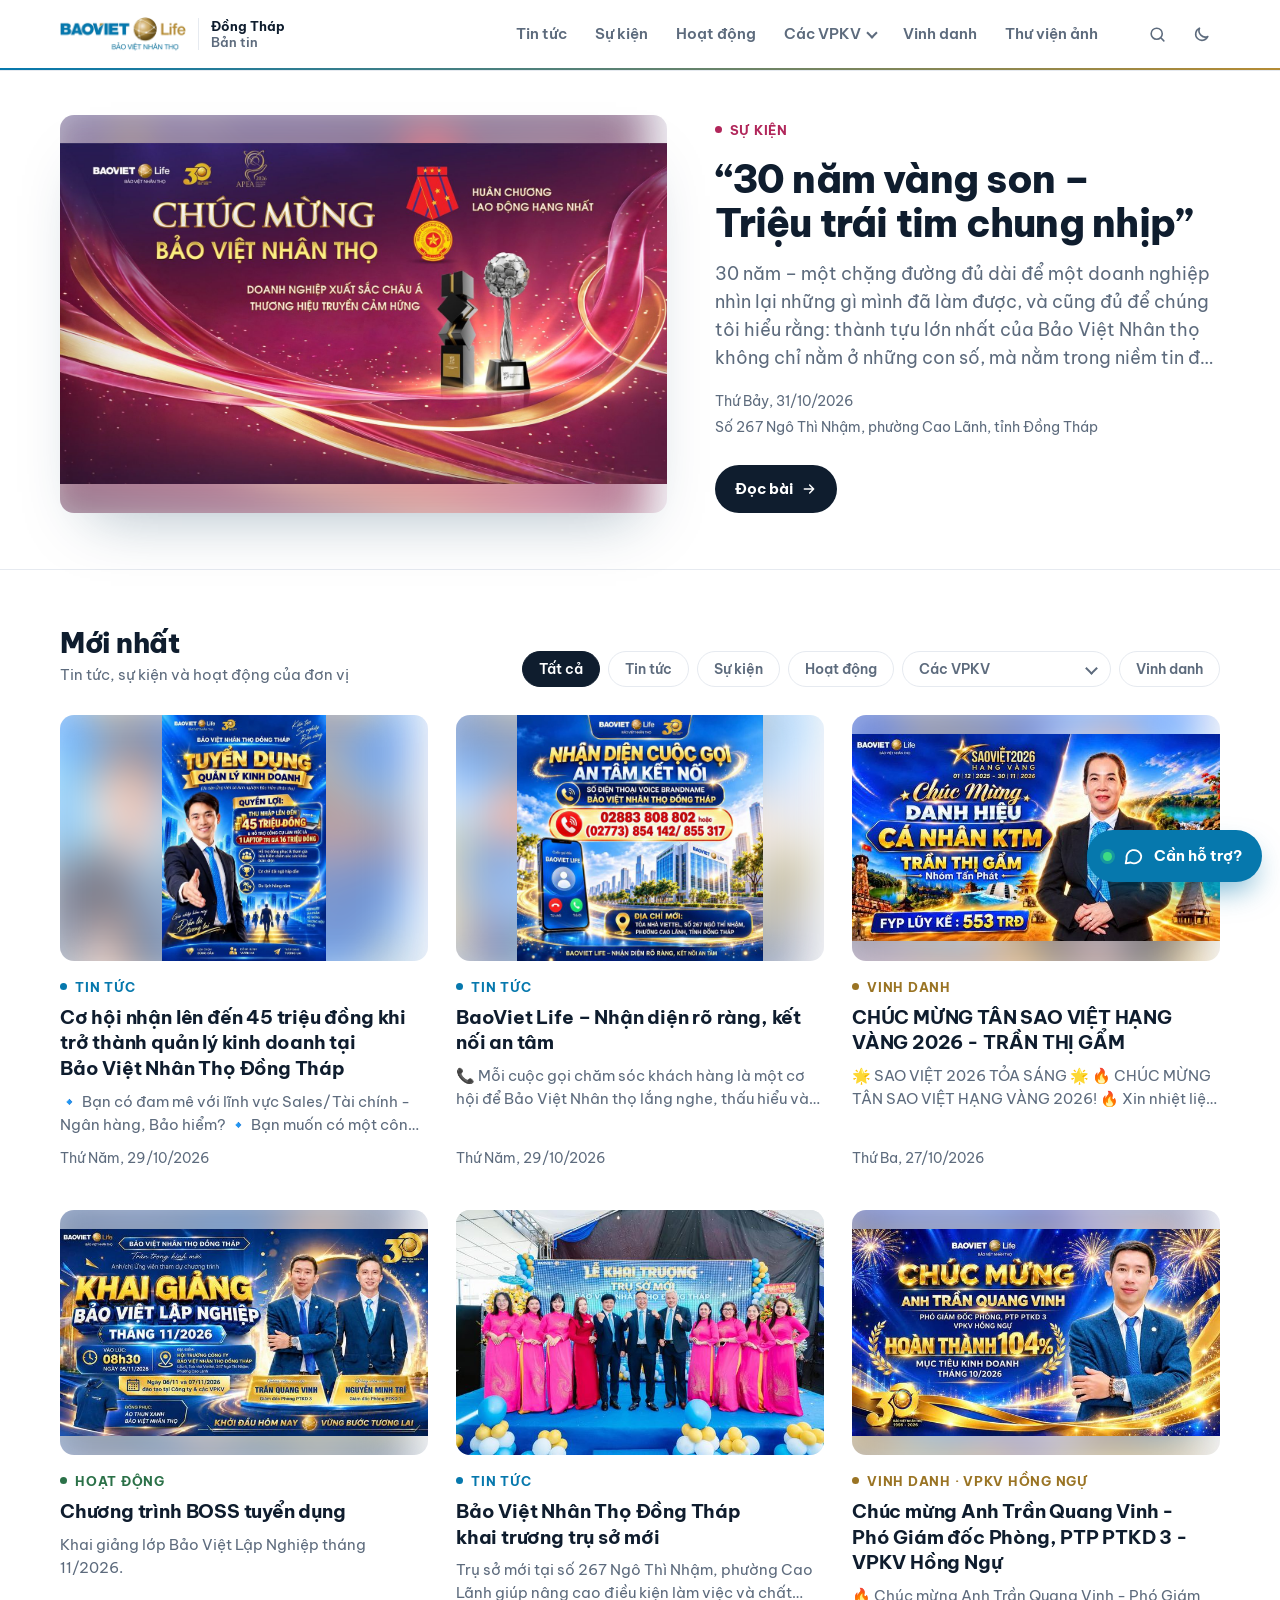
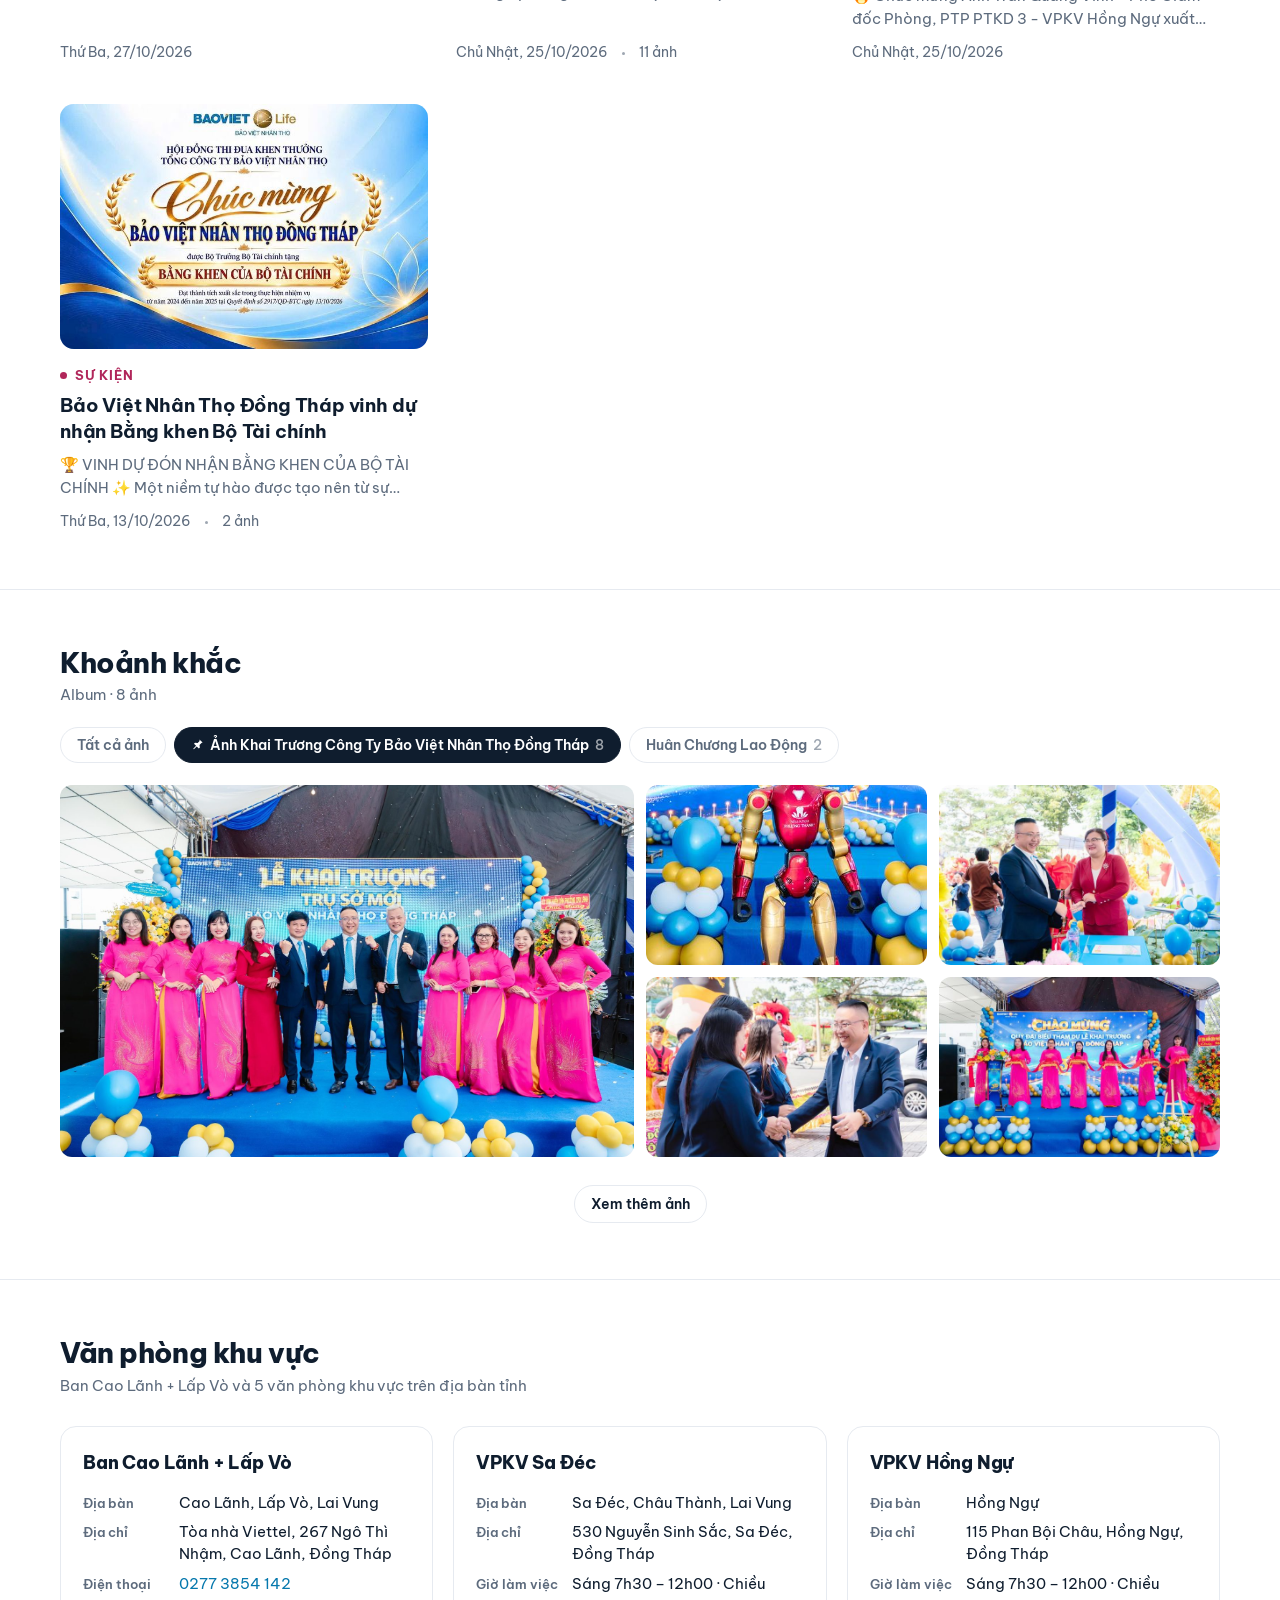
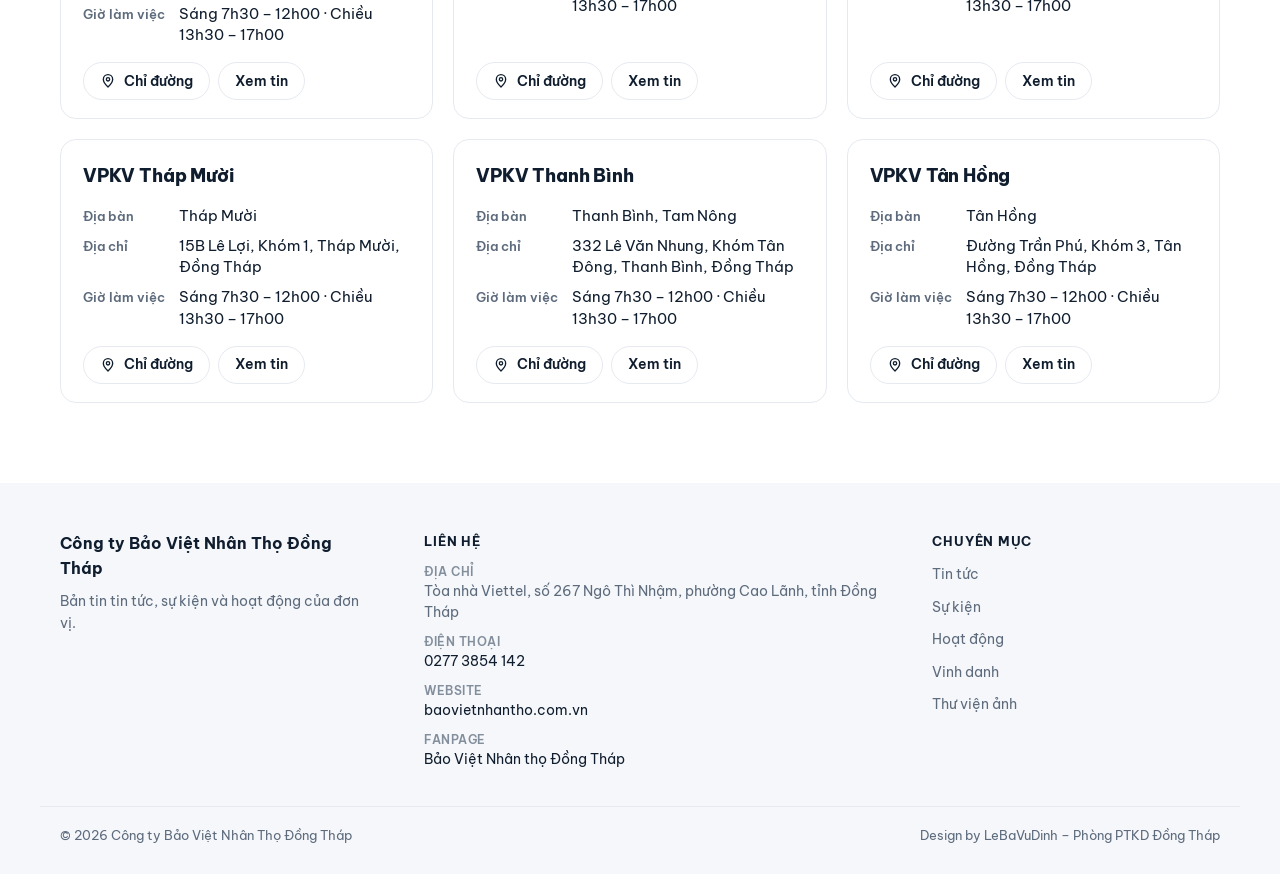
==== commit 656e058d: "Chatbot nhận yêu cầu, gửi về Google Sheet của đơn vị Co-Authored-By: Claude Opus 5.5 <noreply@anthro" ====
--- a/index.html
+++ b/index.html
@@ -22,7 +22,7 @@
 <link rel="preconnect" href="https://fonts.googleapis.com">
 <link rel="preconnect" href="https://fonts.gstatic.com" crossorigin>
 <link rel="stylesheet" href="https://fonts.googleapis.com/css2?family=Be+Vietnam+Pro:wght@400;500;600;700;800&display=swap">
-<link rel="stylesheet" href="giao-dien.css?v=347929d7">
+<link rel="stylesheet" href="giao-dien.css?v=360a37dd">
 </head>
 <body>
 <header class="top">
@@ -36,7 +36,7 @@
 </header>
 
 <main>
-  <section class="hero" id="hero" aria-label="Tin chính"><div class="wrap"><a class="hero-pic" href="20261031-30-nam-vang-son-trieu-trai-tim-chung-nhip.html" tabindex="-1" aria-hidden="true"><span class="ph"><img class="blur" src="anh/20261031-30-nam-vang-son-trieu-trai-tim-chung-nhip/01.jpg" alt="" aria-hidden="true"><img class="fg" src="anh/20261031-30-nam-vang-son-trieu-trai-tim-chung-nhip/01.jpg" alt="“30 năm vàng son – Triệu trái tim chung nhịp”"></span></a><div class="hero-txt"><span class="kick k-event">Sắp diễn ra</span><h1>“30 năm vàng son – Triệu trái tim chung nhịp”</h1><p class="lead">30 năm – một chặng đường đủ dài để một doanh nghiệp nhìn lại những gì mình đã làm được, và cũng đủ để chúng tôi hiểu rằng: thành tựu lớn nhất của Bảo Việt Nhân thọ không chỉ nằm ở những con số, mà nằm trong niềm tin đã được trao gửi và gìn giữ qua thời gian.…</p><p class="meta stack"><span>Thứ Bảy, 31/10/2026</span><span>Số 267 Ngô Thì Nhậm, phường Cao Lãnh, tỉnh Đồng Tháp</span></p><p class="cd" id="cd" aria-label="Thời gian còn lại đến sự kiện"><span><b>01</b>ngày</span><span><b>16</b>giờ</span><span><b>37</b>phút</span><span><b>18</b>giây</span></p><a class="go" href="20261031-30-nam-vang-son-trieu-trai-tim-chung-nhip.html">Đọc bài <svg viewBox="0 0 24 24" width="16" height="16" fill="none" stroke="currentColor" stroke-width="2.2" stroke-linecap="round" stroke-linejoin="round" aria-hidden="true"><path d="M5 12h14M13 6l6 6-6 6"/></svg></a></div></div></section>
+  <section class="hero" id="hero" aria-label="Tin chính"><div class="wrap"><a class="hero-pic" href="20261031-30-nam-vang-son-trieu-trai-tim-chung-nhip.html" tabindex="-1" aria-hidden="true"><span class="ph"><img class="blur" src="anh/20261031-30-nam-vang-son-trieu-trai-tim-chung-nhip/01.jpg" alt="" aria-hidden="true"><img class="fg" src="anh/20261031-30-nam-vang-son-trieu-trai-tim-chung-nhip/01.jpg" alt="“30 năm vàng son – Triệu trái tim chung nhịp”"></span></a><div class="hero-txt"><span class="kick k-event">Sắp diễn ra</span><h1>“30 năm vàng son – Triệu trái tim chung nhịp”</h1><p class="lead">30 năm – một chặng đường đủ dài để một doanh nghiệp nhìn lại những gì mình đã làm được, và cũng đủ để chúng tôi hiểu rằng: thành tựu lớn nhất của Bảo Việt Nhân thọ không chỉ nằm ở những con số, mà nằm trong niềm tin đã được trao gửi và gìn giữ qua thời gian.…</p><p class="meta stack"><span>Thứ Bảy, 31/10/2026</span><span>Số 267 Ngô Thì Nhậm, phường Cao Lãnh, tỉnh Đồng Tháp</span></p><p class="cd" id="cd" aria-label="Thời gian còn lại đến sự kiện"><span><b>01</b>ngày</span><span><b>16</b>giờ</span><span><b>06</b>phút</span><span><b>17</b>giây</span></p><a class="go" href="20261031-30-nam-vang-son-trieu-trai-tim-chung-nhip.html">Đọc bài <svg viewBox="0 0 24 24" width="16" height="16" fill="none" stroke="currentColor" stroke-width="2.2" stroke-linecap="round" stroke-linejoin="round" aria-hidden="true"><path d="M5 12h14M13 6l6 6-6 6"/></svg></a></div></div></section>
 
   <section class="sec" id="moi-nhat" aria-labelledby="h-moi">
     <div class="wrap">
@@ -88,6 +88,7 @@
 <script src="du-lieu/album.js?v=441f1968"></script>
 <script src="du-lieu/bai-viet.js?v=de11cd01"></script>
 <script src="chung.js?v=fed953e4"></script>
+<script src="chatbot.js?v=b9371f52"></script>
 <script>
 (function () {
   var posts = loadPosts().sort(byDateDesc), byId = {};
--- a/giao-dien.css
+++ b/giao-dien.css
@@ -268,3 +268,54 @@
 .office-strip:empty { display: none; }
 .office-strip a { color: var(--brand); font-weight: 600; }
 .nav-dd .dd .dd-more { margin-top: 4px; padding-top: 10px; border-top: 1px solid var(--line); border-radius: 0 0 9px 9px; color: var(--brand); }
+/* Chatbot nhận yêu cầu (chatbot.js) */
+.cb-fab { position: fixed; z-index: 45; right: max(18px, env(safe-area-inset-right, 0px)); bottom: max(18px, env(safe-area-inset-bottom, 0px)); display: inline-flex; align-items: center; gap: 10px; height: 52px; padding: 0 20px 0 16px; border: 0; border-radius: 999px; background: #0678ad; color: #fff; font: inherit; font-size: 15px; font-weight: 700; cursor: pointer; box-shadow: 0 14px 30px -8px rgba(6,120,173,.6); transition: transform .15s; }
+.cb-fab:hover { transform: translateY(-2px); }
+.cb-fab svg { width: 22px; height: 22px; }
+.cb-dot { width: 9px; height: 9px; border-radius: 50%; background: #3ddc84; box-shadow: 0 0 0 3px rgba(61,220,132,.3); }
+.has-cb .to-top { bottom: calc(max(16px, env(safe-area-inset-bottom, 0px)) + 66px); }
+@media (max-width: 600px) { .cb-fab { height: 48px; padding: 0 16px 0 14px; font-size: 14px; } }
+.cb { position: fixed; z-index: 46; right: max(18px, env(safe-area-inset-right, 0px)); bottom: max(18px, env(safe-area-inset-bottom, 0px)); width: 380px; height: min(640px, calc(100dvh - 36px)); display: flex; flex-direction: column; overflow: hidden; border-radius: 20px; background: var(--bg); color: var(--ink); box-shadow: 0 30px 70px -20px rgba(0,0,0,.45), 0 0 0 1px var(--line); animation: cb-pop .22s cubic-bezier(.2,.8,.2,1); }
+@keyframes cb-pop { from { opacity: 0; transform: translateY(12px) scale(.97); } }
+@media (max-width: 520px) { .cb { inset: 0; width: auto; height: 100dvh; border-radius: 0; } }
+.cb-head { display: flex; align-items: center; gap: 10px; padding: 14px 12px 14px 16px; background: linear-gradient(135deg, #0678ad, #0b4e7a); color: #fff; }
+.cb-ava { flex: none; width: 40px; height: 40px; border-radius: 50%; background: #fff; color: #0678ad; display: grid; place-items: center; font-weight: 800; font-size: 14px; box-shadow: inset 0 0 0 2px #b48b34; }
+.cb-who { flex: 1; min-width: 0; }
+.cb-who b { display: block; font-size: 14.5px; white-space: nowrap; overflow: hidden; text-overflow: ellipsis; }
+.cb-who small { display: flex; align-items: center; gap: 6px; font-size: 12px; opacity: .85; white-space: nowrap; }
+.cb-who small::before { content: ""; width: 7px; height: 7px; border-radius: 50%; background: #3ddc84; }
+.cb-hb { flex: none; width: 36px; height: 36px; display: grid; place-items: center; border: 0; border-radius: 50%; background: rgba(255,255,255,.14); color: #fff; cursor: pointer; }
+.cb-hb:hover { background: rgba(255,255,255,.26); }
+.cb-hb svg { width: 18px; height: 18px; }
+.cb-log { flex: 1; overflow-y: auto; padding: 18px 14px 8px; display: flex; flex-direction: column; gap: 10px; scroll-behavior: smooth; }
+.cb-msg { max-width: 84%; padding: 10px 14px; border-radius: 18px; font-size: 14.5px; line-height: 1.5; animation: cb-rise .2s ease-out; }
+@keyframes cb-rise { from { opacity: 0; transform: translateY(6px); } }
+.cb-bot { align-self: flex-start; background: var(--soft); border-bottom-left-radius: 6px; }
+.cb-me { align-self: flex-end; background: #0678ad; color: #fff; border-bottom-right-radius: 6px; }
+.cb-typing { align-self: flex-start; display: flex; gap: 4px; padding: 13px 16px; border-radius: 18px; background: var(--soft); }
+.cb-typing i { width: 7px; height: 7px; border-radius: 50%; background: var(--muted); animation: cb-blink 1s infinite; }
+.cb-typing i:nth-child(2) { animation-delay: .15s; } .cb-typing i:nth-child(3) { animation-delay: .3s; }
+@keyframes cb-blink { 0%, 80%, 100% { opacity: .3; } 40% { opacity: 1; } }
+.cb-card { align-self: stretch; padding: 14px 16px; border: 1px solid var(--line); border-radius: 14px; font-size: 14px; line-height: 1.55; animation: cb-rise .2s ease-out; }
+.cb-card h4 { margin: 0 0 6px; font-size: 14.5px; }
+.cb-card p { margin: 8px 0 0; }
+.cb-card dl { margin: 0; display: grid; grid-template-columns: auto 1fr; gap: 4px 12px; }
+.cb-card dt { color: var(--muted); font-size: 13px; } .cb-card dd { margin: 0; font-weight: 600; }
+.cb-card a { color: var(--brand); font-weight: 600; }
+.cb-consent { display: flex; gap: 10px; align-items: flex-start; margin-top: 12px; padding-top: 12px; border-top: 1px solid var(--line); font-size: 12.5px; color: var(--muted); line-height: 1.5; }
+.cb-consent input { margin-top: 2px; width: 18px; height: 18px; flex: none; accent-color: #0678ad; }
+.cb-send { margin-top: 12px; width: 100%; height: 44px; border: 0; border-radius: 12px; background: #0678ad; color: #fff; font: inherit; font-weight: 700; cursor: pointer; }
+.cb-send:disabled { opacity: .45; cursor: not-allowed; }
+.cb-quick { display: flex; flex-wrap: wrap; gap: 8px; padding: 4px 14px 12px; }
+.cb-quick:empty { display: none; }
+.cb-quick button { padding: 8px 14px; border: 1px solid var(--brand); border-radius: 999px; background: transparent; color: var(--brand); font: inherit; font-size: 13.5px; font-weight: 600; cursor: pointer; }
+.cb-quick button:hover { background: var(--brand); color: #fff; }
+.cb-input { display: flex; gap: 8px; padding: 10px 12px; border-top: 1px solid var(--line); }
+.cb-input input { flex: 1; min-width: 0; height: 44px; padding: 0 16px; border: 1px solid var(--line); border-radius: 999px; background: var(--soft); color: var(--ink); font: inherit; font-size: 15px; outline: none; }
+.cb-input input:focus { border-color: var(--brand); }
+.cb-input input:disabled { opacity: .55; }
+.cb-input .cb-trap { position: absolute; left: -9999px; width: 1px; height: 1px; opacity: 0; }
+.cb-input button { flex: none; width: 44px; height: 44px; border: 0; border-radius: 50%; background: #0678ad; color: #fff; display: grid; place-items: center; cursor: pointer; }
+.cb-input button:disabled { opacity: .4; cursor: not-allowed; }
+.cb-input button svg { width: 18px; height: 18px; }
+.cb-foot { margin: 0; padding: 0 12px 10px; font-size: 11.5px; color: var(--muted); text-align: center; }
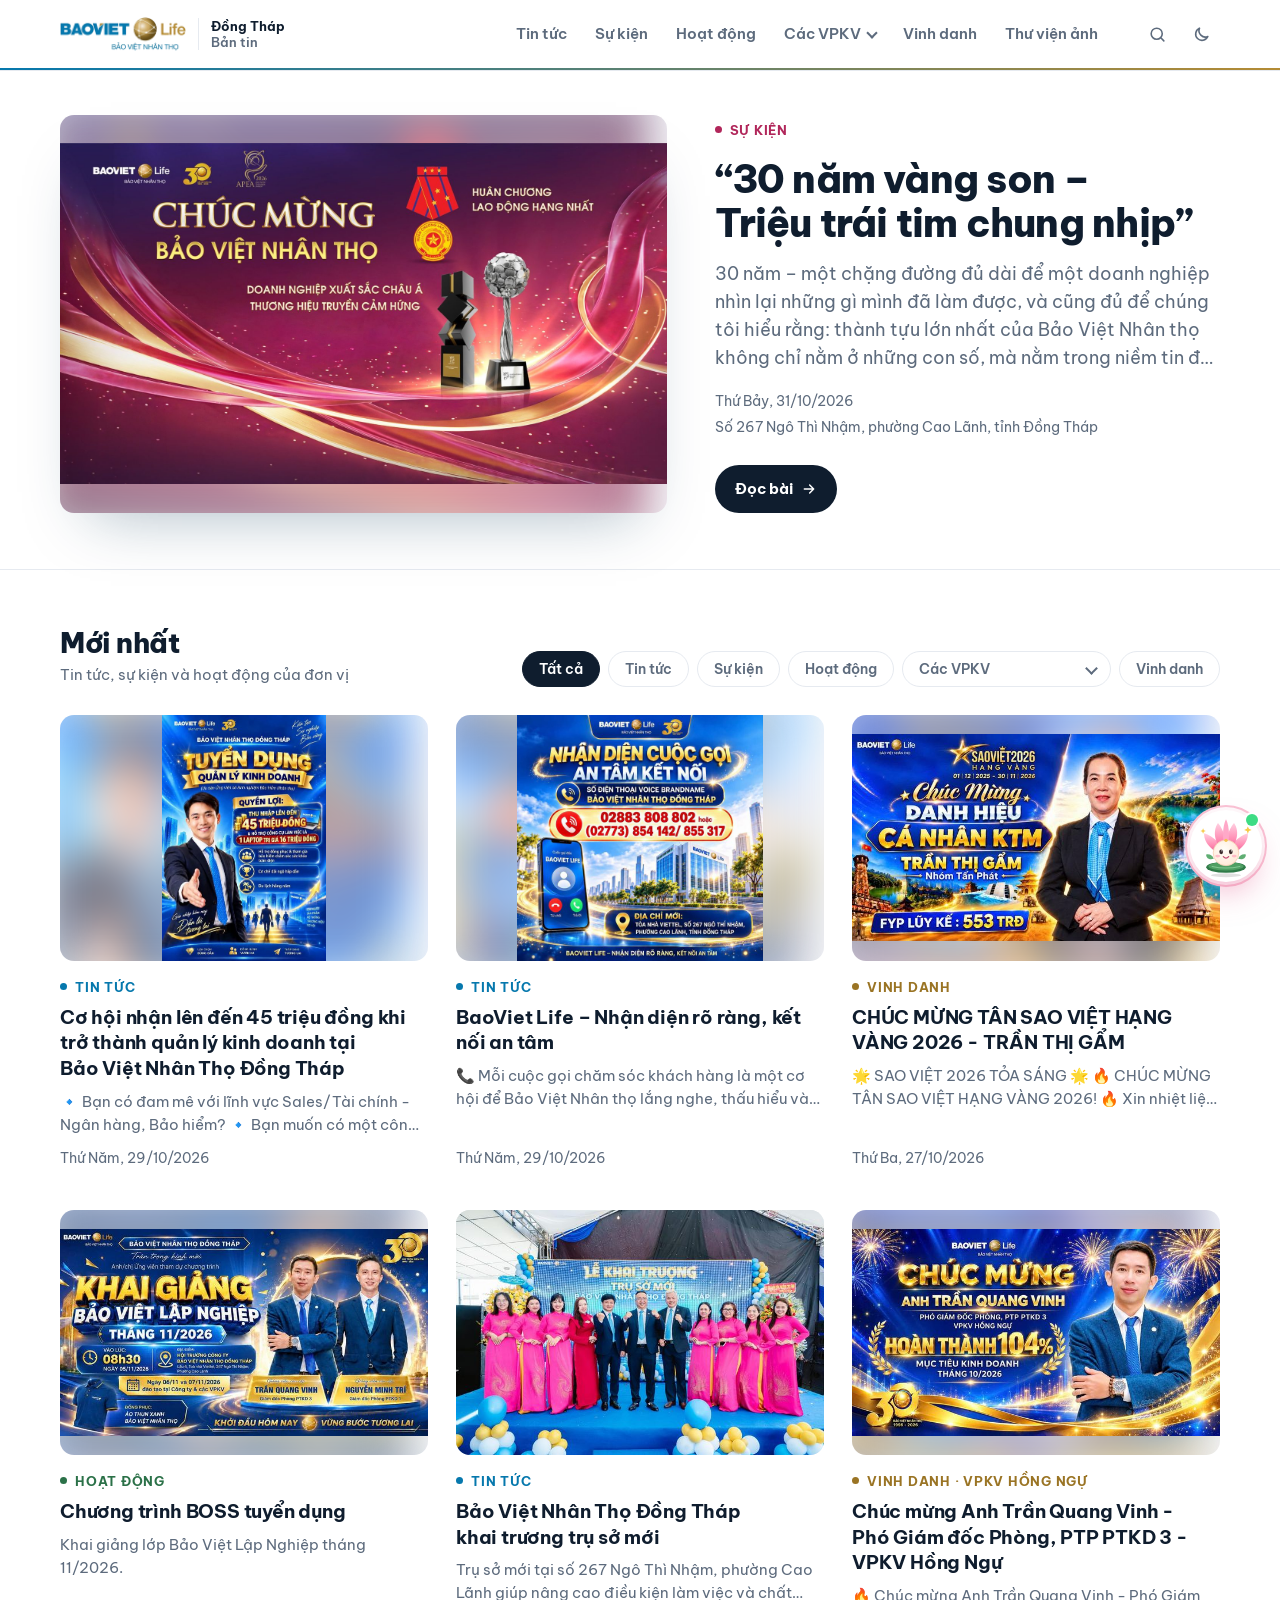
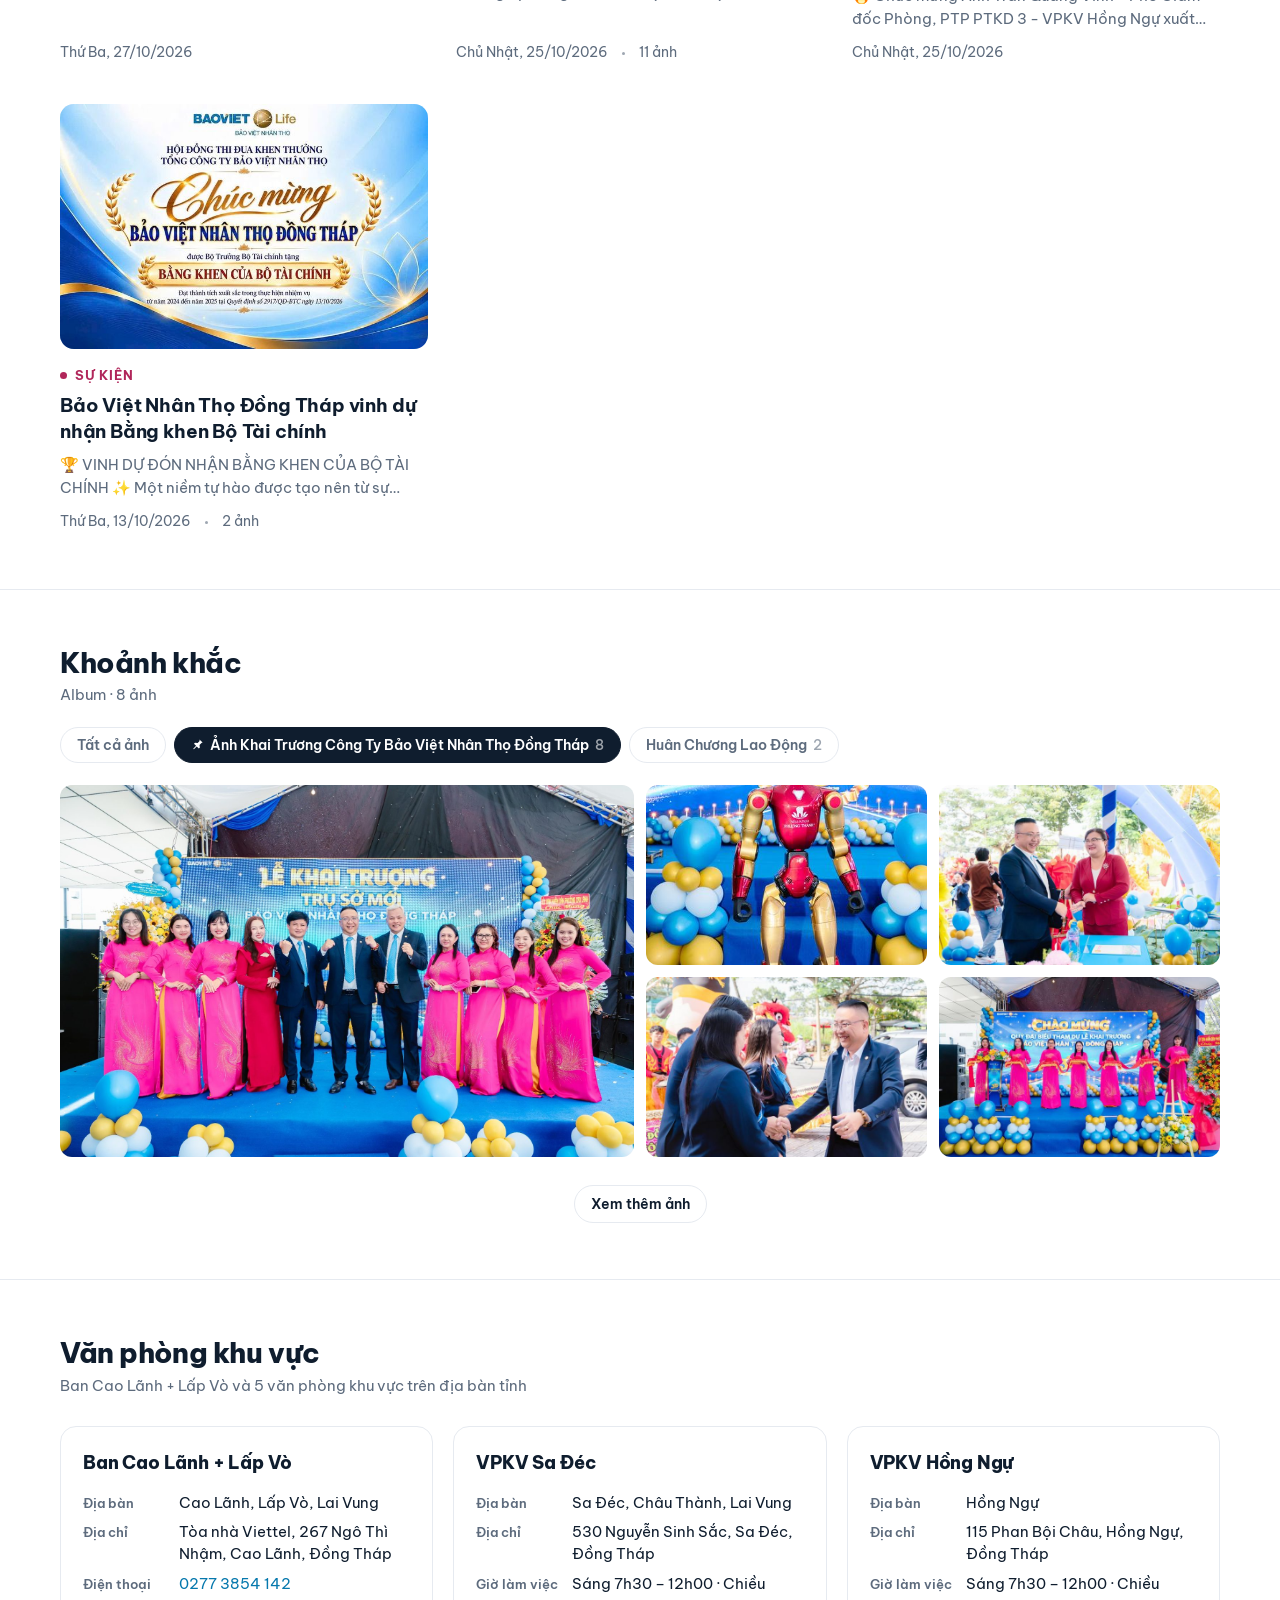
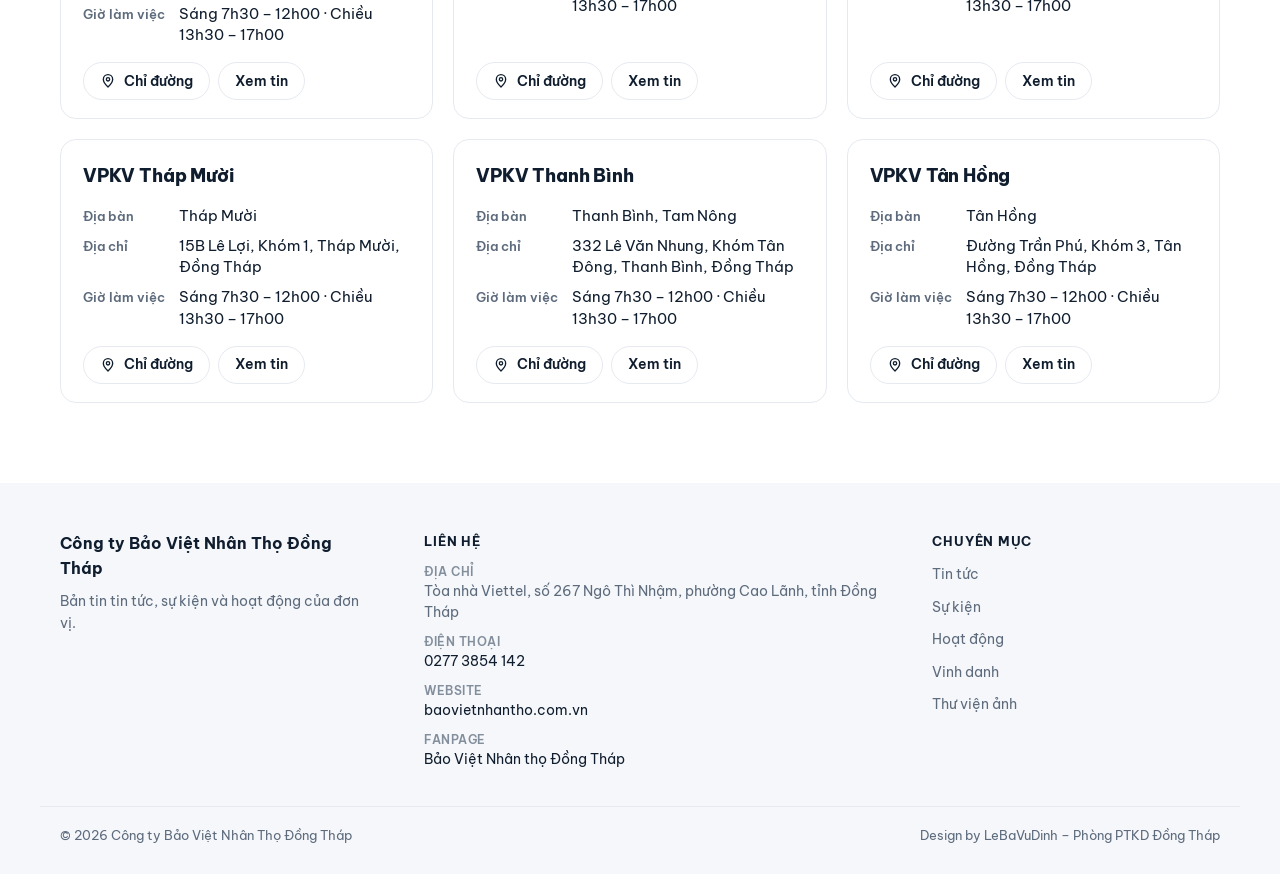
==== commit b8ba4ce3: "Chatbot: linh vật bé Sen (Sen BVL DTH) có chuyển động, lời chào Co-Authored-By: Claude Opus 5.5 <nor" ====
--- a/index.html
+++ b/index.html
@@ -22,7 +22,7 @@
 <link rel="preconnect" href="https://fonts.googleapis.com">
 <link rel="preconnect" href="https://fonts.gstatic.com" crossorigin>
 <link rel="stylesheet" href="https://fonts.googleapis.com/css2?family=Be+Vietnam+Pro:wght@400;500;600;700;800&display=swap">
-<link rel="stylesheet" href="giao-dien.css?v=360a37dd">
+<link rel="stylesheet" href="giao-dien.css?v=4304438b">
 </head>
 <body>
 <header class="top">
@@ -36,7 +36,7 @@
 </header>
 
 <main>
-  <section class="hero" id="hero" aria-label="Tin chính"><div class="wrap"><a class="hero-pic" href="20261031-30-nam-vang-son-trieu-trai-tim-chung-nhip.html" tabindex="-1" aria-hidden="true"><span class="ph"><img class="blur" src="anh/20261031-30-nam-vang-son-trieu-trai-tim-chung-nhip/01.jpg" alt="" aria-hidden="true"><img class="fg" src="anh/20261031-30-nam-vang-son-trieu-trai-tim-chung-nhip/01.jpg" alt="“30 năm vàng son – Triệu trái tim chung nhịp”"></span></a><div class="hero-txt"><span class="kick k-event">Sắp diễn ra</span><h1>“30 năm vàng son – Triệu trái tim chung nhịp”</h1><p class="lead">30 năm – một chặng đường đủ dài để một doanh nghiệp nhìn lại những gì mình đã làm được, và cũng đủ để chúng tôi hiểu rằng: thành tựu lớn nhất của Bảo Việt Nhân thọ không chỉ nằm ở những con số, mà nằm trong niềm tin đã được trao gửi và gìn giữ qua thời gian.…</p><p class="meta stack"><span>Thứ Bảy, 31/10/2026</span><span>Số 267 Ngô Thì Nhậm, phường Cao Lãnh, tỉnh Đồng Tháp</span></p><p class="cd" id="cd" aria-label="Thời gian còn lại đến sự kiện"><span><b>01</b>ngày</span><span><b>16</b>giờ</span><span><b>06</b>phút</span><span><b>17</b>giây</span></p><a class="go" href="20261031-30-nam-vang-son-trieu-trai-tim-chung-nhip.html">Đọc bài <svg viewBox="0 0 24 24" width="16" height="16" fill="none" stroke="currentColor" stroke-width="2.2" stroke-linecap="round" stroke-linejoin="round" aria-hidden="true"><path d="M5 12h14M13 6l6 6-6 6"/></svg></a></div></div></section>
+  <section class="hero" id="hero" aria-label="Tin chính"><div class="wrap"><a class="hero-pic" href="20261031-30-nam-vang-son-trieu-trai-tim-chung-nhip.html" tabindex="-1" aria-hidden="true"><span class="ph"><img class="blur" src="anh/20261031-30-nam-vang-son-trieu-trai-tim-chung-nhip/01.jpg" alt="" aria-hidden="true"><img class="fg" src="anh/20261031-30-nam-vang-son-trieu-trai-tim-chung-nhip/01.jpg" alt="“30 năm vàng son – Triệu trái tim chung nhịp”"></span></a><div class="hero-txt"><span class="kick k-event">Sắp diễn ra</span><h1>“30 năm vàng son – Triệu trái tim chung nhịp”</h1><p class="lead">30 năm – một chặng đường đủ dài để một doanh nghiệp nhìn lại những gì mình đã làm được, và cũng đủ để chúng tôi hiểu rằng: thành tựu lớn nhất của Bảo Việt Nhân thọ không chỉ nằm ở những con số, mà nằm trong niềm tin đã được trao gửi và gìn giữ qua thời gian.…</p><p class="meta stack"><span>Thứ Bảy, 31/10/2026</span><span>Số 267 Ngô Thì Nhậm, phường Cao Lãnh, tỉnh Đồng Tháp</span></p><p class="cd" id="cd" aria-label="Thời gian còn lại đến sự kiện"><span><b>01</b>ngày</span><span><b>15</b>giờ</span><span><b>53</b>phút</span><span><b>47</b>giây</span></p><a class="go" href="20261031-30-nam-vang-son-trieu-trai-tim-chung-nhip.html">Đọc bài <svg viewBox="0 0 24 24" width="16" height="16" fill="none" stroke="currentColor" stroke-width="2.2" stroke-linecap="round" stroke-linejoin="round" aria-hidden="true"><path d="M5 12h14M13 6l6 6-6 6"/></svg></a></div></div></section>
 
   <section class="sec" id="moi-nhat" aria-labelledby="h-moi">
     <div class="wrap">
@@ -88,7 +88,7 @@
 <script src="du-lieu/album.js?v=441f1968"></script>
 <script src="du-lieu/bai-viet.js?v=de11cd01"></script>
 <script src="chung.js?v=fed953e4"></script>
-<script src="chatbot.js?v=b9371f52"></script>
+<script src="chatbot.js?v=b89bea34"></script>
 <script>
 (function () {
   var posts = loadPosts().sort(byDateDesc), byId = {};
--- a/giao-dien.css
+++ b/giao-dien.css
@@ -319,3 +319,48 @@
 .cb-input button:disabled { opacity: .4; cursor: not-allowed; }
 .cb-input button svg { width: 18px; height: 18px; }
 .cb-foot { margin: 0; padding: 0 12px 10px; font-size: 11.5px; color: var(--muted); text-align: center; }
+/* Bé Sen – linh vật chatbot */
+.sen { display: block; width: 100%; height: 100%; overflow: visible; }
+.sen-shadow { fill: #000; opacity: .12; transform-box: fill-box; transform-origin: center; animation: sen-shadow 3.2s ease-in-out infinite; }
+.sen-body { animation: sen-float 3.2s ease-in-out infinite; }
+.sen-p { transform-box: view-box; transform-origin: 60px 72px; animation: sen-sway 4s ease-in-out infinite alternate; }
+.sen-p1, .sen-p3 { animation-delay: -1.2s; } .sen-p2, .sen-p4 { animation-direction: alternate-reverse; } .sen-p5 { animation-duration: 3s; }
+.sen-eyes { transform-box: fill-box; transform-origin: center; animation: sen-blink 4.6s infinite; }
+.sen-arm-r { transform-box: view-box; transform-origin: 84px 81px; animation: sen-wave 5s ease-in-out infinite; }
+.sen-arm-l { transform-box: view-box; transform-origin: 36px 81px; animation: sen-arm 3.2s ease-in-out infinite; }
+.sen-mouth { transform-box: fill-box; transform-origin: center top; }
+.sen-spark path { fill: #f7c948; transform-box: fill-box; transform-origin: center; animation: sen-twinkle 2.4s ease-in-out infinite; }
+.sen-spark .sen-s2 { animation-delay: -1.2s; }
+.sen-talk .sen-mouth { animation: sen-talk .32s ease-in-out infinite alternate; }
+.sen-talk .sen-body { animation-duration: 1.4s; }
+@keyframes sen-float { 0%, 100% { transform: translateY(0); } 50% { transform: translateY(-4px); } }
+@keyframes sen-shadow { 0%, 100% { transform: scaleX(1); opacity: .14; } 50% { transform: scaleX(.82); opacity: .08; } }
+@keyframes sen-sway { from { transform: rotate(-3deg); } to { transform: rotate(3deg); } }
+@keyframes sen-blink { 0%, 92%, 100% { transform: scaleY(1); } 95% { transform: scaleY(.12); } }
+@keyframes sen-wave { 0%, 55%, 100% { transform: rotate(0); } 62% { transform: rotate(-28deg); } 70% { transform: rotate(6deg); } 78% { transform: rotate(-28deg); } 86% { transform: rotate(4deg); } }
+@keyframes sen-arm { 0%, 100% { transform: rotate(0); } 50% { transform: rotate(8deg); } }
+@keyframes sen-twinkle { 0%, 100% { opacity: .2; transform: scale(.6); } 50% { opacity: 1; transform: scale(1.1); } }
+@keyframes sen-talk { from { transform: scaleY(1); } to { transform: scaleY(1.9) translateY(-.5px); } }
+
+/* Nút mở chat: bé Sen trong vòng tròn, bên cạnh có lời chào */
+.cb-fab { padding: 0; width: 72px; height: 72px; border-radius: 50%; background: #fff; box-shadow: 0 16px 34px -10px rgba(226,85,138,.55), 0 0 0 3px rgba(255,255,255,.9), 0 0 0 5px #f9c2d4; justify-content: center; }
+.cb-fab .sen { width: 64px; height: 64px; margin-top: 2px; }
+.cb-fab:hover { transform: translateY(-3px) scale(1.04); }
+.cb-fab::after { content: ""; position: absolute; top: 4px; right: 4px; width: 12px; height: 12px; border-radius: 50%; background: #3ddc84; box-shadow: 0 0 0 2px #fff; }
+.cb-hi { position: fixed; z-index: 44; right: calc(max(18px, env(safe-area-inset-right, 0px)) + 84px); bottom: calc(max(18px, env(safe-area-inset-bottom, 0px)) + 14px); max-width: 230px; padding: 10px 14px; border-radius: 16px 16px 4px 16px; background: var(--bg); color: var(--ink); font-size: 14px; line-height: 1.45; box-shadow: 0 14px 30px -10px rgba(0,0,0,.3), 0 0 0 1px var(--line); cursor: pointer; animation: cb-hi .35s cubic-bezier(.2,.9,.3,1.3) both; }
+.cb-hi b { color: #e2558a; }
+.cb-hi button { position: absolute; top: -8px; left: -8px; width: 22px; height: 22px; border: 0; border-radius: 50%; background: var(--ink); color: var(--bg); font-size: 13px; line-height: 22px; cursor: pointer; }
+@keyframes cb-hi { from { opacity: 0; transform: translateY(8px) scale(.9); } }
+.has-cb .to-top { bottom: calc(max(16px, env(safe-area-inset-bottom, 0px)) + 86px); }
+@media (max-width: 600px) { .cb-fab { width: 62px; height: 62px; } .cb-fab .sen { width: 56px; height: 56px; } .cb-hi { right: calc(max(18px, env(safe-area-inset-right, 0px)) + 72px); max-width: 190px; font-size: 13px; } }
+
+/* Đầu khung chat và tin nhắn của Sen */
+.cb-head { background: linear-gradient(135deg, #e2558a, #b8336a 55%, #0b4e7a); }
+.cb-ava { width: 46px; height: 46px; padding: 2px; background: #fff; box-shadow: 0 0 0 2px #f9c2d4; overflow: visible; }
+.cb-who small::before { background: #3ddc84; }
+.cb-row { display: flex; gap: 8px; align-items: flex-end; align-self: flex-start; max-width: 92%; }
+.cb-row .cb-face { flex: none; width: 34px; height: 34px; border-radius: 50%; background: #fff; box-shadow: 0 0 0 1.5px #f9c2d4; padding: 1px; }
+.cb-row .cb-col { display: flex; flex-direction: column; gap: 6px; min-width: 0; }
+.cb-row .cb-msg { max-width: 100%; }
+.cb-row .cb-typing { align-self: flex-start; }
+@media (prefers-reduced-motion: reduce) { .sen *, .cb-hi { animation: none !important; } }
